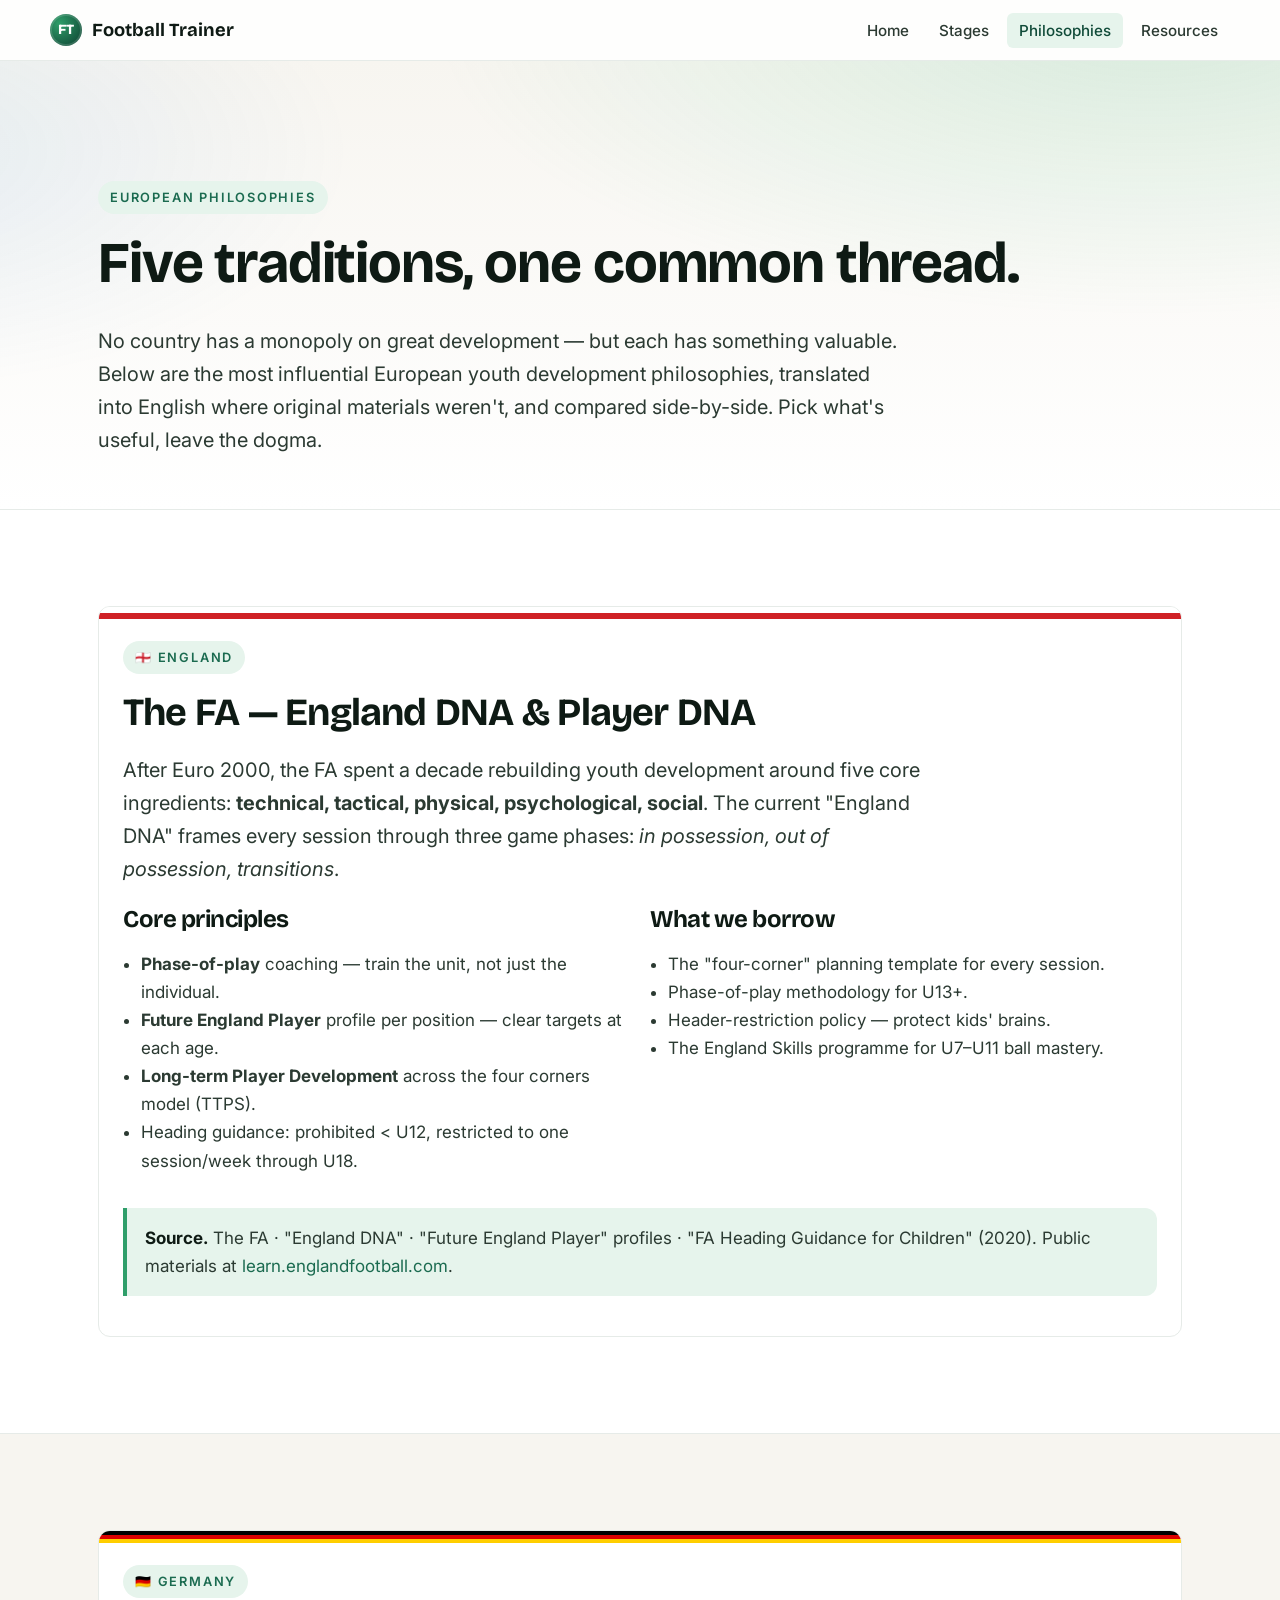
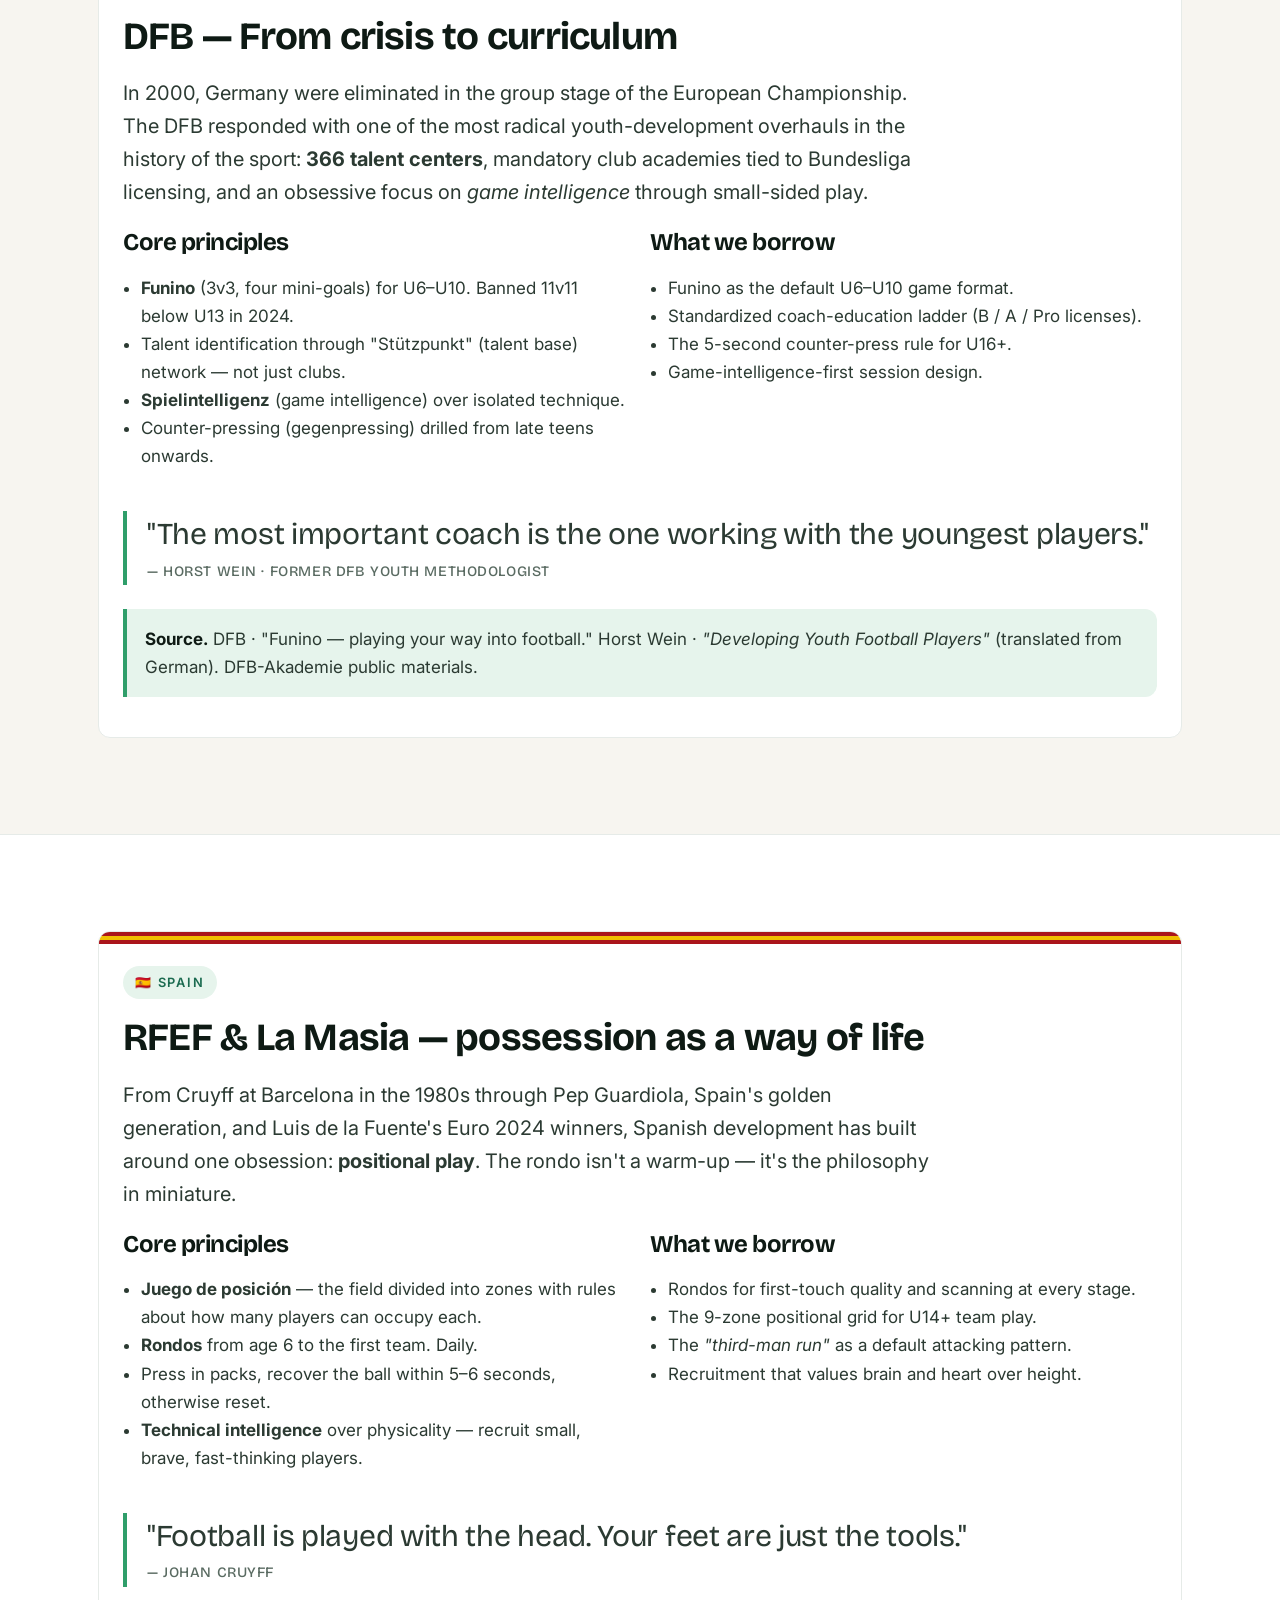
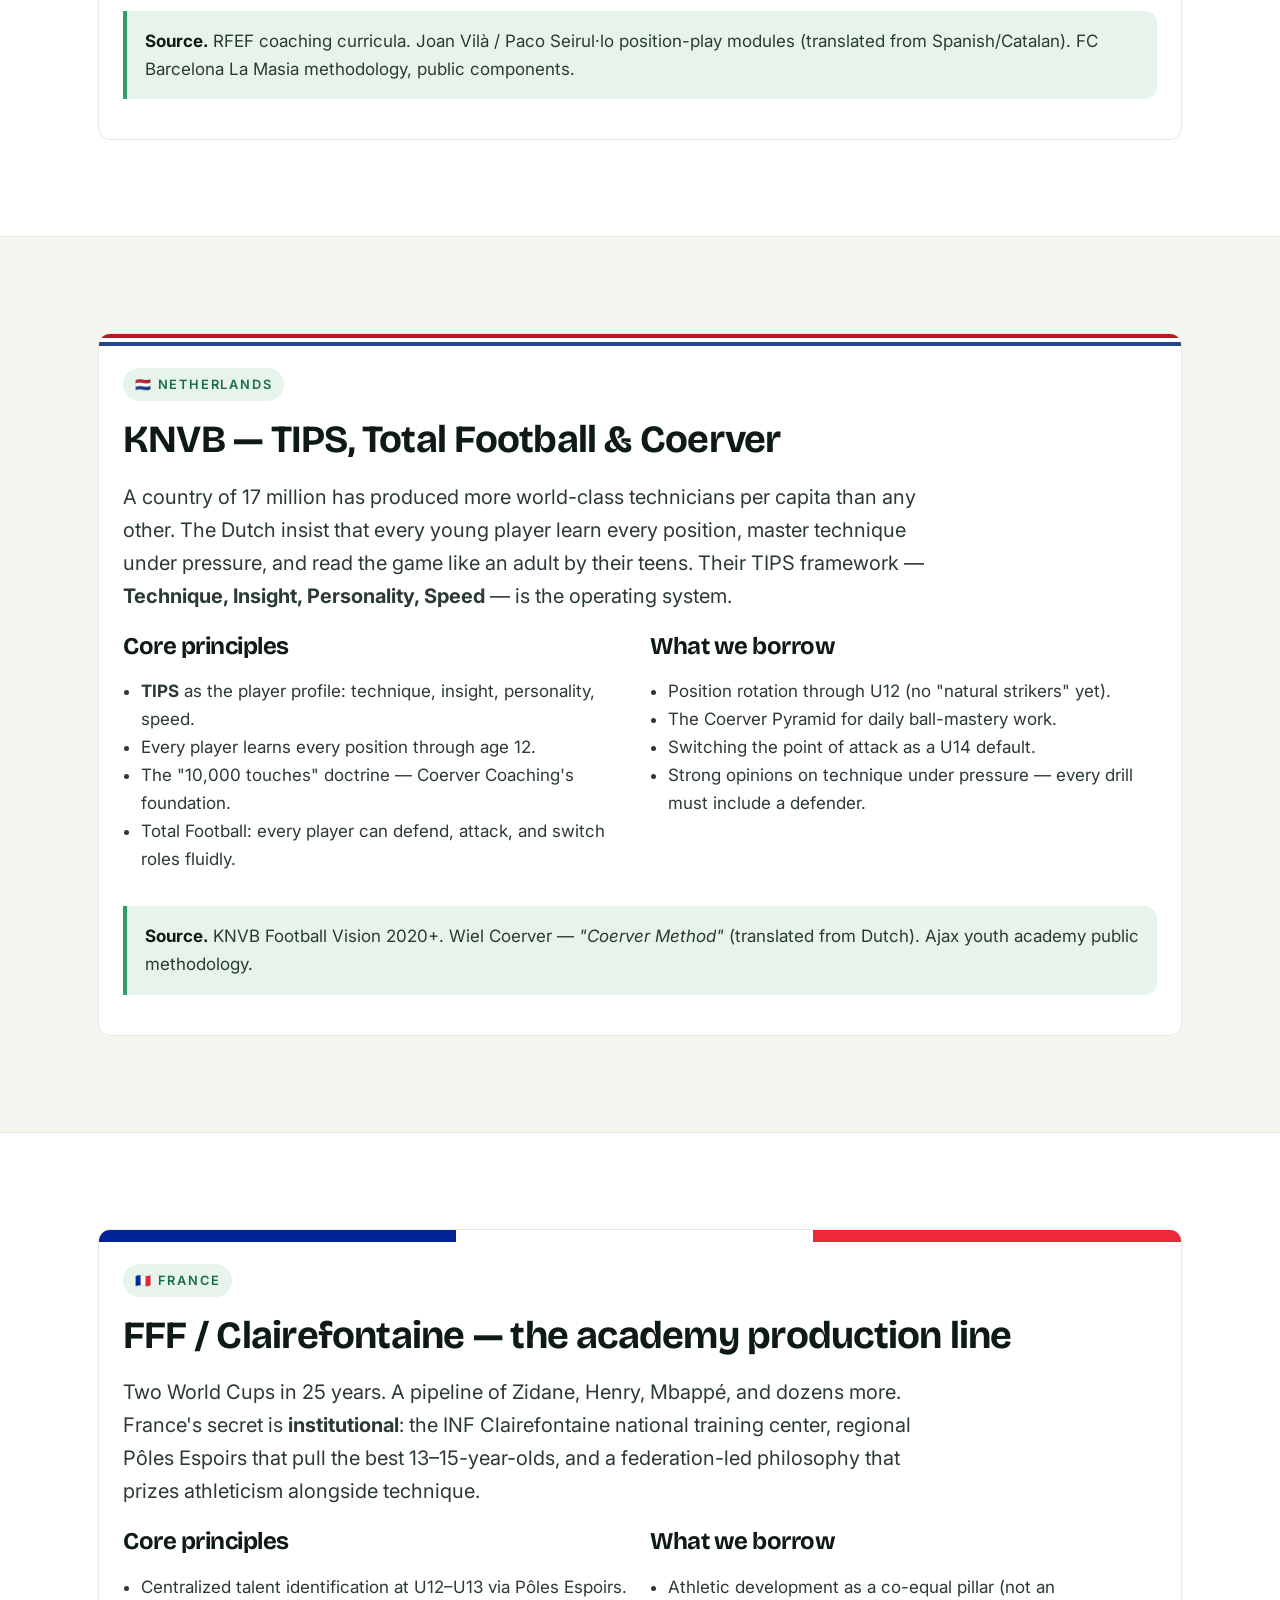
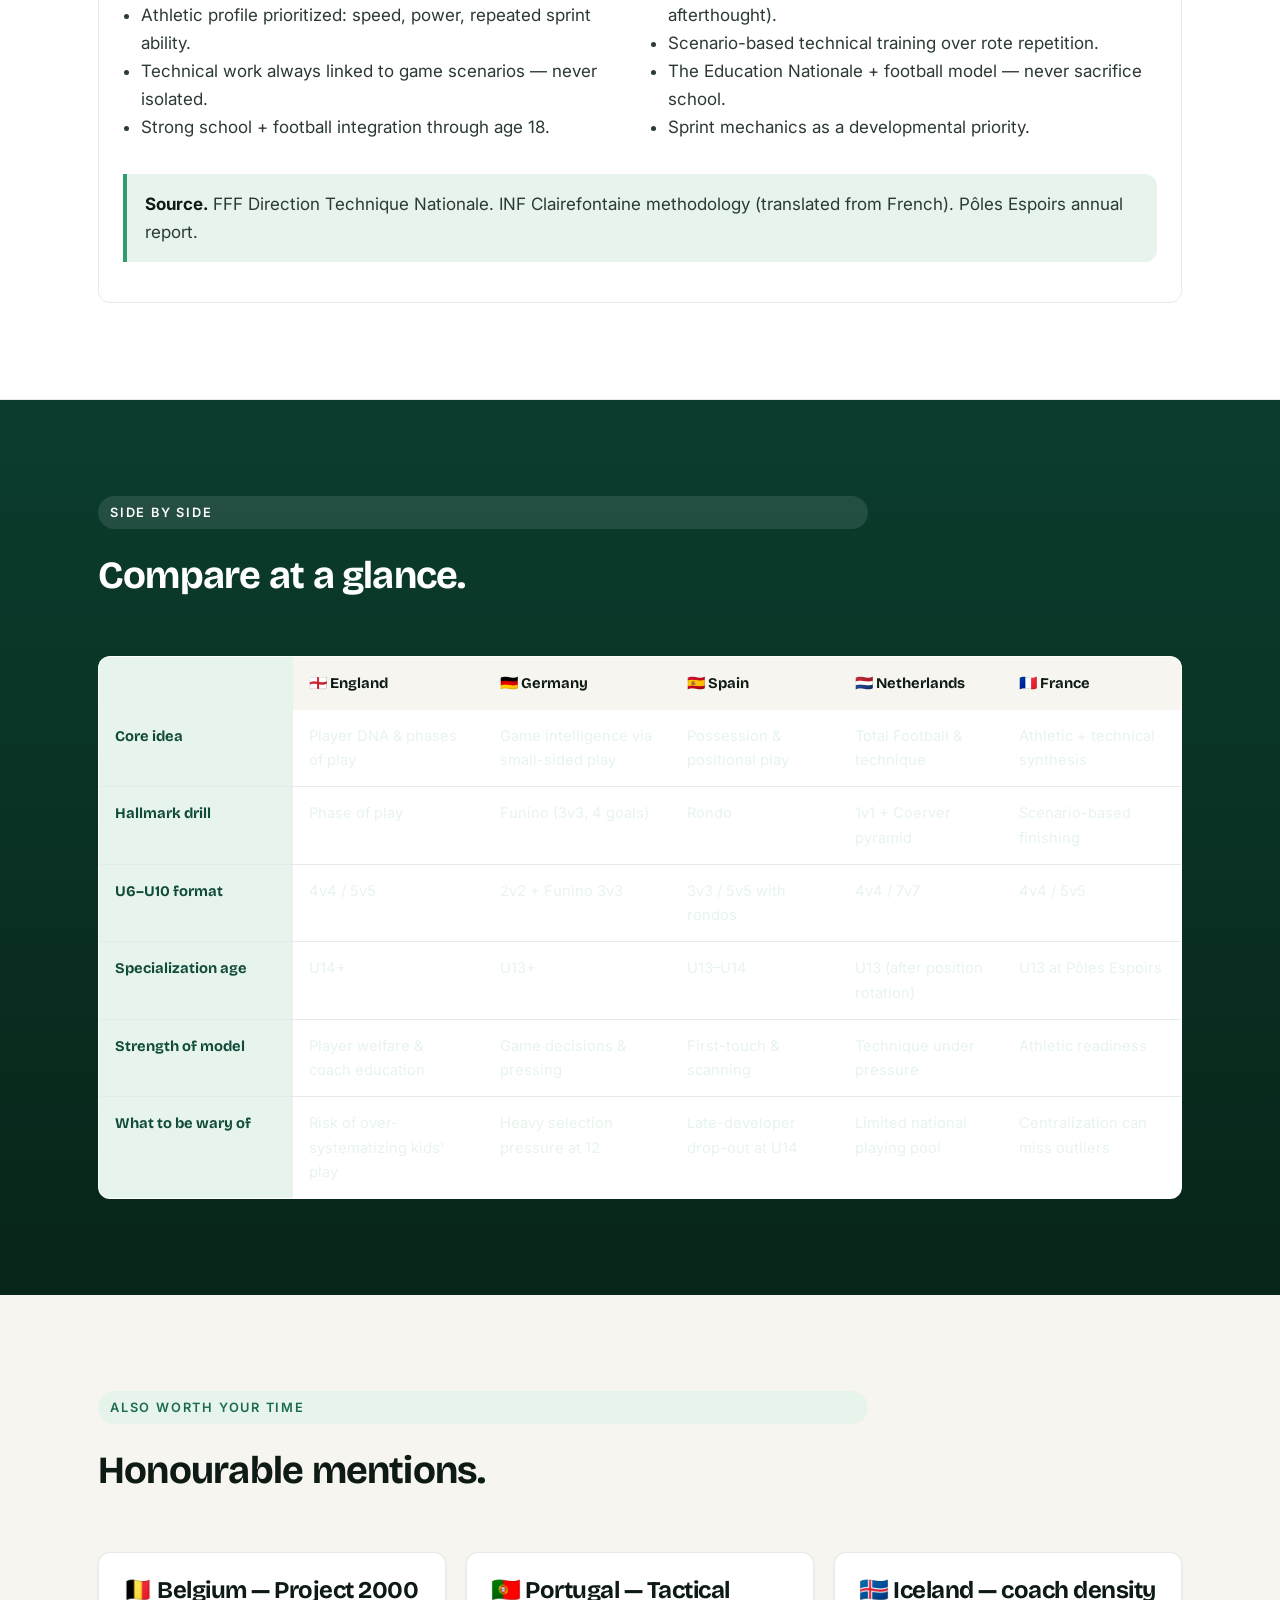
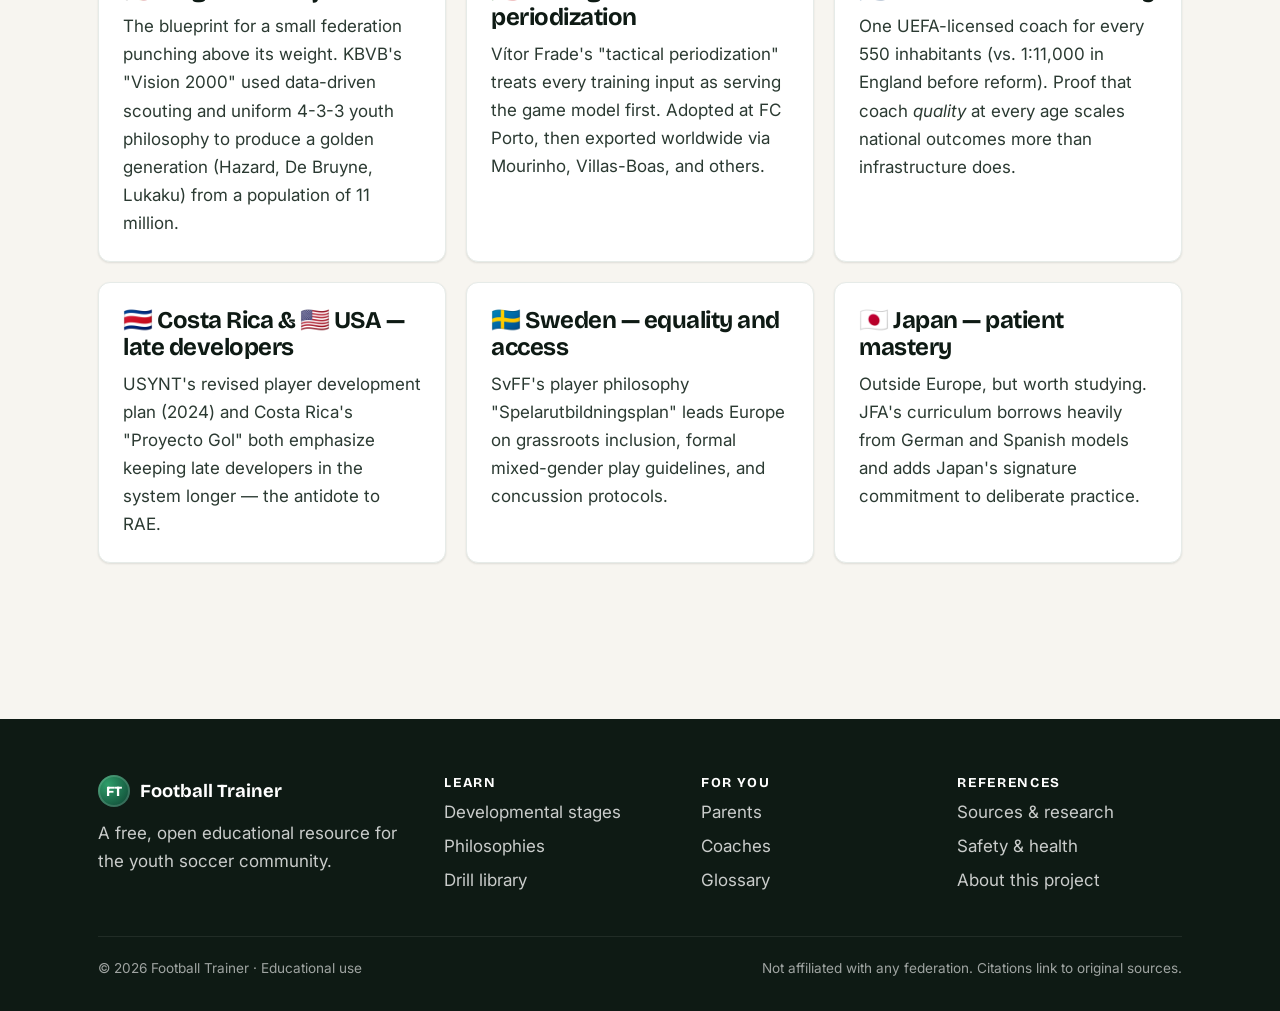
==== philosophies.html @ bedeb148 "Add Football Trainer youth soccer development site Multi-page static site translating European youth" ====
<!doctype html>
<html lang="en">
<head>
<meta charset="utf-8" />
<meta name="viewport" content="width=device-width, initial-scale=1" />
<title>European Philosophies · Football Trainer</title>
<meta name="description" content="Compare the youth development philosophies of England (FA), Germany (DFB), Spain (RFEF / La Masia), Netherlands (KNVB), and France (Clairefontaine), with sources translated into English." />
<link rel="preconnect" href="https://fonts.googleapis.com">
<link rel="preconnect" href="https://fonts.gstatic.com" crossorigin>
<link href="https://fonts.googleapis.com/css2?family=Bricolage+Grotesque:wght@500;600;700;800&family=Inter:wght@400;500;600;700&display=swap" rel="stylesheet">
<link rel="stylesheet" href="assets/css/style.css" />
<meta name="theme-color" content="#114b39" />
<style>
  .compare-table {
    width: 100%; border-collapse: collapse;
    background: #fff; border: 1px solid var(--ink-100);
    border-radius: var(--radius-md); overflow: hidden;
    font-size: .92rem; box-shadow: var(--shadow-sm);
  }
  .compare-table th, .compare-table td {
    padding: 14px 16px; text-align: left; vertical-align: top;
    border-bottom: 1px solid var(--ink-100);
  }
  .compare-table th {
    background: var(--bone); color: var(--ink-900);
    font-family: var(--font-display); font-weight: 700; font-size: .92rem;
  }
  .compare-table tr:last-child th, .compare-table tr:last-child td { border-bottom: 0; }
  .compare-table th:first-child {
    width: 18%; background: var(--pitch-100); color: var(--pitch-800);
  }
  @media (max-width: 720px) {
    .compare-table { font-size: .85rem; }
    .compare-table th, .compare-table td { padding: 10px; }
  }
</style>
</head>
<body>
<a class="skip-link" href="#main">Skip to content</a>

<header class="site-header">
  <div class="container nav">
    <a class="brand" href="index.html"><span class="brand-mark" aria-hidden="true">FT</span> Football Trainer</a>
    <button class="nav-toggle" aria-label="Toggle navigation" aria-expanded="false">
      <svg width="24" height="24" viewBox="0 0 24 24" fill="none" stroke="currentColor" stroke-width="2" stroke-linecap="round"><path d="M4 7h16M4 12h16M4 17h16"/></svg>
    </button>
    <ul class="nav-links">
      <li><a href="index.html">Home</a></li>
      <li><a href="stages.html">Stages</a></li>
      <li><a href="philosophies.html">Philosophies</a></li>
      <li><a href="resources.html">Resources</a></li>
    </ul>
  </div>
</header>

<main id="main">

  <section class="hero" style="padding-bottom: 32px;">
    <div class="container">
      <span class="eyebrow">European philosophies</span>
      <h1>Five traditions, one common thread.</h1>
      <p class="lede">No country has a monopoly on great development — but each has something valuable. Below are the most influential European youth development philosophies, translated into English where original materials weren't, and compared side-by-side. Pick what's useful, leave the dogma.</p>
    </div>
  </section>

  <!-- ENGLAND -->
  <section class="section section-light">
    <div class="container">
      <div class="philo">
        <div class="philo-flag" style="--c1:#fff; --c2:#cf2126; --c3:#fff; background: linear-gradient(180deg, #fff 0 50%, #cf2126 50% 100%); height: 12px;"></div>
        <div class="philo-body">
          <span class="eyebrow">🏴󠁧󠁢󠁥󠁮󠁧󠁿 England</span>
          <h2>The FA — England DNA &amp; Player DNA</h2>
          <p class="lede">After Euro 2000, the FA spent a decade rebuilding youth development around five core ingredients: <strong>technical, tactical, physical, psychological, social</strong>. The current "England DNA" frames every session through three game phases: <em>in possession, out of possession, transitions</em>.</p>

          <div class="card-grid two">
            <div>
              <h3>Core principles</h3>
              <ul>
                <li><strong>Phase-of-play</strong> coaching — train the unit, not just the individual.</li>
                <li><strong>Future England Player</strong> profile per position — clear targets at each age.</li>
                <li><strong>Long-term Player Development</strong> across the four corners model (TTPS).</li>
                <li>Heading guidance: prohibited &lt; U12, restricted to one session/week through U18.</li>
              </ul>
            </div>
            <div>
              <h3>What we borrow</h3>
              <ul>
                <li>The "four-corner" planning template for every session.</li>
                <li>Phase-of-play methodology for U13+.</li>
                <li>Header-restriction policy — protect kids' brains.</li>
                <li>The England Skills programme for U7–U11 ball mastery.</li>
              </ul>
            </div>
          </div>

          <div class="callout note">
            <p><strong>Source.</strong> The FA · "England DNA" · "Future England Player" profiles · "FA Heading Guidance for Children" (2020). Public materials at <a href="https://learn.englandfootball.com/" target="_blank" rel="noopener">learn.englandfootball.com</a>.</p>
          </div>
        </div>
      </div>
    </div>
  </section>

  <!-- GERMANY -->
  <section class="section">
    <div class="container">
      <div class="philo">
        <div class="philo-flag" style="background: linear-gradient(180deg, #000 0 33%, #d00 33% 66%, #ffce00 66% 100%); height: 12px;"></div>
        <div class="philo-body">
          <span class="eyebrow">🇩🇪 Germany</span>
          <h2>DFB — From crisis to curriculum</h2>
          <p class="lede">In 2000, Germany were eliminated in the group stage of the European Championship. The DFB responded with one of the most radical youth-development overhauls in the history of the sport: <strong>366 talent centers</strong>, mandatory club academies tied to Bundesliga licensing, and an obsessive focus on <em>game intelligence</em> through small-sided play.</p>

          <div class="card-grid two">
            <div>
              <h3>Core principles</h3>
              <ul>
                <li><strong>Funino</strong> (3v3, four mini-goals) for U6–U10. Banned 11v11 below U13 in 2024.</li>
                <li>Talent identification through "Stützpunkt" (talent base) network — not just clubs.</li>
                <li><strong>Spielintelligenz</strong> (game intelligence) over isolated technique.</li>
                <li>Counter-pressing (gegenpressing) drilled from late teens onwards.</li>
              </ul>
            </div>
            <div>
              <h3>What we borrow</h3>
              <ul>
                <li>Funino as the default U6–U10 game format.</li>
                <li>Standardized coach-education ladder (B / A / Pro licenses).</li>
                <li>The 5-second counter-press rule for U16+.</li>
                <li>Game-intelligence-first session design.</li>
              </ul>
            </div>
          </div>

          <p class="pull-quote" style="margin-top: 24px;">
            "The most important coach is the one working with the youngest players."
            <cite>— Horst Wein · former DFB youth methodologist</cite>
          </p>

          <div class="callout note">
            <p><strong>Source.</strong> DFB · "Funino — playing your way into football." Horst Wein · <em>"Developing Youth Football Players"</em> (translated from German). DFB-Akademie public materials.</p>
          </div>
        </div>
      </div>
    </div>
  </section>

  <!-- SPAIN -->
  <section class="section section-light">
    <div class="container">
      <div class="philo">
        <div class="philo-flag" style="background: linear-gradient(180deg, #aa151b 0 33%, #f1bf00 33% 66%, #aa151b 66% 100%); height: 12px;"></div>
        <div class="philo-body">
          <span class="eyebrow">🇪🇸 Spain</span>
          <h2>RFEF &amp; La Masia — possession as a way of life</h2>
          <p class="lede">From Cruyff at Barcelona in the 1980s through Pep Guardiola, Spain's golden generation, and Luis de la Fuente's Euro 2024 winners, Spanish development has built around one obsession: <strong>positional play</strong>. The rondo isn't a warm-up — it's the philosophy in miniature.</p>

          <div class="card-grid two">
            <div>
              <h3>Core principles</h3>
              <ul>
                <li><strong>Juego de posición</strong> — the field divided into zones with rules about how many players can occupy each.</li>
                <li><strong>Rondos</strong> from age 6 to the first team. Daily.</li>
                <li>Press in packs, recover the ball within 5–6 seconds, otherwise reset.</li>
                <li><strong>Technical intelligence</strong> over physicality — recruit small, brave, fast-thinking players.</li>
              </ul>
            </div>
            <div>
              <h3>What we borrow</h3>
              <ul>
                <li>Rondos for first-touch quality and scanning at every stage.</li>
                <li>The 9-zone positional grid for U14+ team play.</li>
                <li>The <em>"third-man run"</em> as a default attacking pattern.</li>
                <li>Recruitment that values brain and heart over height.</li>
              </ul>
            </div>
          </div>

          <p class="pull-quote" style="margin-top: 24px;">
            "Football is played with the head. Your feet are just the tools."
            <cite>— Johan Cruyff</cite>
          </p>

          <div class="callout note">
            <p><strong>Source.</strong> RFEF coaching curricula. Joan Vilà / Paco Seirul·lo position-play modules (translated from Spanish/Catalan). FC Barcelona La Masia methodology, public components.</p>
          </div>
        </div>
      </div>
    </div>
  </section>

  <!-- NETHERLANDS -->
  <section class="section">
    <div class="container">
      <div class="philo">
        <div class="philo-flag" style="background: linear-gradient(180deg, #ae1c28 0 33%, #fff 33% 66%, #21468b 66% 100%); height: 12px;"></div>
        <div class="philo-body">
          <span class="eyebrow">🇳🇱 Netherlands</span>
          <h2>KNVB — TIPS, Total Football &amp; Coerver</h2>
          <p class="lede">A country of 17 million has produced more world-class technicians per capita than any other. The Dutch insist that every young player learn every position, master technique under pressure, and read the game like an adult by their teens. Their TIPS framework — <strong>Technique, Insight, Personality, Speed</strong> — is the operating system.</p>

          <div class="card-grid two">
            <div>
              <h3>Core principles</h3>
              <ul>
                <li><strong>TIPS</strong> as the player profile: technique, insight, personality, speed.</li>
                <li>Every player learns every position through age 12.</li>
                <li>The "10,000 touches" doctrine — Coerver Coaching's foundation.</li>
                <li>Total Football: every player can defend, attack, and switch roles fluidly.</li>
              </ul>
            </div>
            <div>
              <h3>What we borrow</h3>
              <ul>
                <li>Position rotation through U12 (no "natural strikers" yet).</li>
                <li>The Coerver Pyramid for daily ball-mastery work.</li>
                <li>Switching the point of attack as a U14 default.</li>
                <li>Strong opinions on technique under pressure — every drill must include a defender.</li>
              </ul>
            </div>
          </div>

          <div class="callout note">
            <p><strong>Source.</strong> KNVB Football Vision 2020+. Wiel Coerver — <em>"Coerver Method"</em> (translated from Dutch). Ajax youth academy public methodology.</p>
          </div>
        </div>
      </div>
    </div>
  </section>

  <!-- FRANCE -->
  <section class="section section-light">
    <div class="container">
      <div class="philo">
        <div class="philo-flag" style="background: linear-gradient(90deg, #002395 0 33%, #fff 33% 66%, #ed2939 66% 100%); height: 12px;"></div>
        <div class="philo-body">
          <span class="eyebrow">🇫🇷 France</span>
          <h2>FFF / Clairefontaine — the academy production line</h2>
          <p class="lede">Two World Cups in 25 years. A pipeline of Zidane, Henry, Mbappé, and dozens more. France's secret is <strong>institutional</strong>: the INF Clairefontaine national training center, regional Pôles Espoirs that pull the best 13–15-year-olds, and a federation-led philosophy that prizes athleticism alongside technique.</p>

          <div class="card-grid two">
            <div>
              <h3>Core principles</h3>
              <ul>
                <li>Centralized talent identification at U12–U13 via Pôles Espoirs.</li>
                <li>Athletic profile prioritized: speed, power, repeated sprint ability.</li>
                <li>Technical work always linked to game scenarios — never isolated.</li>
                <li>Strong school + football integration through age 18.</li>
              </ul>
            </div>
            <div>
              <h3>What we borrow</h3>
              <ul>
                <li>Athletic development as a co-equal pillar (not an afterthought).</li>
                <li>Scenario-based technical training over rote repetition.</li>
                <li>The Education Nationale + football model — never sacrifice school.</li>
                <li>Sprint mechanics as a developmental priority.</li>
              </ul>
            </div>
          </div>

          <div class="callout note">
            <p><strong>Source.</strong> FFF Direction Technique Nationale. INF Clairefontaine methodology (translated from French). Pôles Espoirs annual report.</p>
          </div>
        </div>
      </div>
    </div>
  </section>

  <!-- COMPARISON TABLE -->
  <section class="section section-dark">
    <div class="container">
      <div class="section-head">
        <span class="eyebrow" style="background: rgba(255,255,255,.1); color: #fff;">Side by side</span>
        <h2>Compare at a glance.</h2>
      </div>

      <div style="overflow-x: auto;">
        <table class="compare-table">
          <thead>
            <tr>
              <th></th>
              <th>🏴󠁧󠁢󠁥󠁮󠁧󠁿 England</th>
              <th>🇩🇪 Germany</th>
              <th>🇪🇸 Spain</th>
              <th>🇳🇱 Netherlands</th>
              <th>🇫🇷 France</th>
            </tr>
          </thead>
          <tbody>
            <tr>
              <th>Core idea</th>
              <td>Player DNA &amp; phases of play</td>
              <td>Game intelligence via small-sided play</td>
              <td>Possession &amp; positional play</td>
              <td>Total Football &amp; technique</td>
              <td>Athletic + technical synthesis</td>
            </tr>
            <tr>
              <th>Hallmark drill</th>
              <td>Phase of play</td>
              <td>Funino (3v3, 4 goals)</td>
              <td>Rondo</td>
              <td>1v1 + Coerver pyramid</td>
              <td>Scenario-based finishing</td>
            </tr>
            <tr>
              <th>U6–U10 format</th>
              <td>4v4 / 5v5</td>
              <td>2v2 + Funino 3v3</td>
              <td>3v3 / 5v5 with rondos</td>
              <td>4v4 / 7v7</td>
              <td>4v4 / 5v5</td>
            </tr>
            <tr>
              <th>Specialization age</th>
              <td>U14+</td>
              <td>U13+</td>
              <td>U13–U14</td>
              <td>U13 (after position rotation)</td>
              <td>U13 at Pôles Espoirs</td>
            </tr>
            <tr>
              <th>Strength of model</th>
              <td>Player welfare &amp; coach education</td>
              <td>Game decisions &amp; pressing</td>
              <td>First-touch &amp; scanning</td>
              <td>Technique under pressure</td>
              <td>Athletic readiness</td>
            </tr>
            <tr>
              <th>What to be wary of</th>
              <td>Risk of over-systematizing kids' play</td>
              <td>Heavy selection pressure at 12</td>
              <td>Late-developer drop-out at U14</td>
              <td>Limited national playing pool</td>
              <td>Centralization can miss outliers</td>
            </tr>
          </tbody>
        </table>
      </div>
    </div>
  </section>

  <!-- HONOURABLE MENTIONS -->
  <section class="section">
    <div class="container">
      <div class="section-head">
        <span class="eyebrow">Also worth your time</span>
        <h2>Honourable mentions.</h2>
      </div>
      <div class="card-grid three">
        <article class="card">
          <h3>🇧🇪 Belgium — Project 2000</h3>
          <p>The blueprint for a small federation punching above its weight. KBVB's "Vision 2000" used data-driven scouting and uniform 4-3-3 youth philosophy to produce a golden generation (Hazard, De Bruyne, Lukaku) from a population of 11 million.</p>
        </article>
        <article class="card">
          <h3>🇵🇹 Portugal — Tactical periodization</h3>
          <p>Vítor Frade's "tactical periodization" treats every training input as serving the game model first. Adopted at FC Porto, then exported worldwide via Mourinho, Villas-Boas, and others.</p>
        </article>
        <article class="card">
          <h3>🇮🇸 Iceland — coach density</h3>
          <p>One UEFA-licensed coach for every 550 inhabitants (vs. 1:11,000 in England before reform). Proof that coach <em>quality</em> at every age scales national outcomes more than infrastructure does.</p>
        </article>
        <article class="card">
          <h3>🇨🇷 Costa Rica &amp; 🇺🇸 USA — late developers</h3>
          <p>USYNT's revised player development plan (2024) and Costa Rica's "Proyecto Gol" both emphasize keeping late developers in the system longer — the antidote to RAE.</p>
        </article>
        <article class="card">
          <h3>🇸🇪 Sweden — equality and access</h3>
          <p>SvFF's player philosophy "Spelarutbildningsplan" leads Europe on grassroots inclusion, formal mixed-gender play guidelines, and concussion protocols.</p>
        </article>
        <article class="card">
          <h3>🇯🇵 Japan — patient mastery</h3>
          <p>Outside Europe, but worth studying. JFA's curriculum borrows heavily from German and Spanish models and adds Japan's signature commitment to deliberate practice.</p>
        </article>
      </div>
    </div>
  </section>

</main>

<footer class="site-footer">
  <div class="container">
    <div class="footer-grid">
      <div>
        <a class="brand" href="index.html"><span class="brand-mark" aria-hidden="true">FT</span> Football Trainer</a>
        <p style="margin-top: 12px; max-width: 38ch;">A free, open educational resource for the youth soccer community.</p>
      </div>
      <div>
        <h4>Learn</h4>
        <ul>
          <li><a href="stages.html">Developmental stages</a></li>
          <li><a href="philosophies.html">Philosophies</a></li>
          <li><a href="resources.html#drills">Drill library</a></li>
        </ul>
      </div>
      <div>
        <h4>For you</h4>
        <ul>
          <li><a href="resources.html#parents">Parents</a></li>
          <li><a href="resources.html#coaches">Coaches</a></li>
          <li><a href="resources.html#glossary">Glossary</a></li>
        </ul>
      </div>
      <div>
        <h4>References</h4>
        <ul>
          <li><a href="resources.html#sources">Sources &amp; research</a></li>
          <li><a href="resources.html#safety">Safety &amp; health</a></li>
          <li><a href="resources.html#about">About this project</a></li>
        </ul>
      </div>
    </div>
    <div class="footer-meta">
      <span>© <span id="year"></span> Football Trainer · Educational use</span>
      <span>Not affiliated with any federation. Citations link to original sources.</span>
    </div>
  </div>
</footer>
<script>document.getElementById("year").textContent = new Date().getFullYear();</script>
<script src="assets/js/main.js"></script>
</body>
</html>
---- assets/css/style.css ----
/* =============================================================
   Football Trainer — Design System
   ============================================================= */

:root {
  /* Pitch-inspired palette */
  --pitch-900: #0b3d2e;
  --pitch-800: #114b39;
  --pitch-700: #1b6b50;
  --pitch-500: #2f9e6a;
  --pitch-400: #4ec38a;
  --pitch-100: #e6f4ec;

  --chalk: #ffffff;
  --bone: #f7f5f0;
  --ink-900: #0e1a14;
  --ink-700: #2b3a32;
  --ink-500: #5a6b62;
  --ink-300: #9aa8a0;
  --ink-100: #e6ebe8;

  --accent-amber: #f5a623;
  --accent-coral: #ef6f57;
  --accent-sky: #3a8dde;
  --accent-violet: #7b5cd6;

  /* Stage colors */
  --stage-u6: #4ec38a;
  --stage-u8: #2f9e6a;
  --stage-u10: #3a8dde;
  --stage-u12: #7b5cd6;
  --stage-u14: #ef6f57;
  --stage-u16: #f5a623;
  --stage-u18: #114b39;

  --shadow-sm: 0 1px 2px rgba(14, 26, 20, 0.06), 0 1px 3px rgba(14, 26, 20, 0.05);
  --shadow-md: 0 4px 12px rgba(14, 26, 20, 0.08), 0 2px 4px rgba(14, 26, 20, 0.05);
  --shadow-lg: 0 16px 40px rgba(14, 26, 20, 0.12), 0 4px 12px rgba(14, 26, 20, 0.06);

  --radius-sm: 6px;
  --radius-md: 12px;
  --radius-lg: 20px;
  --radius-pill: 999px;

  --font-sans: "Inter", "Helvetica Neue", -apple-system, BlinkMacSystemFont, "Segoe UI", Roboto, Arial, sans-serif;
  --font-display: "Bricolage Grotesque", "Inter", -apple-system, BlinkMacSystemFont, sans-serif;

  --max-w: 1180px;
  --gutter: clamp(20px, 4vw, 48px);
}

* { box-sizing: border-box; }

html {
  scroll-behavior: smooth;
  -webkit-text-size-adjust: 100%;
}

body {
  margin: 0;
  font-family: var(--font-sans);
  font-size: 17px;
  line-height: 1.65;
  color: var(--ink-900);
  background: var(--bone);
  -webkit-font-smoothing: antialiased;
  -moz-osx-font-smoothing: grayscale;
}

img, video, iframe { max-width: 100%; display: block; }
img { height: auto; }

a {
  color: var(--pitch-700);
  text-decoration: none;
  border-bottom: 1px solid transparent;
  transition: color .2s ease, border-color .2s ease;
}
a:hover { color: var(--pitch-500); border-color: currentColor; }

h1, h2, h3, h4 {
  font-family: var(--font-display);
  font-weight: 700;
  letter-spacing: -0.02em;
  line-height: 1.15;
  color: var(--ink-900);
  margin: 0 0 .5em;
}
h1 { font-size: clamp(2.2rem, 5vw, 3.6rem); }
h2 { font-size: clamp(1.6rem, 3.4vw, 2.4rem); }
h3 { font-size: clamp(1.2rem, 2.2vw, 1.5rem); }
h4 { font-size: 1.05rem; }

p { margin: 0 0 1em; }

.container {
  width: min(100%, var(--max-w));
  margin-inline: auto;
  padding-inline: var(--gutter);
}

.lede {
  font-size: clamp(1.05rem, 1.6vw, 1.25rem);
  color: var(--ink-700);
  max-width: 62ch;
}

.eyebrow {
  display: inline-block;
  font-size: .8rem;
  font-weight: 600;
  letter-spacing: .14em;
  text-transform: uppercase;
  color: var(--pitch-700);
  background: var(--pitch-100);
  padding: 6px 12px;
  border-radius: var(--radius-pill);
  margin-bottom: 1rem;
}

/* Skip link */
.skip-link {
  position: absolute;
  left: -10000px;
  top: auto;
}
.skip-link:focus {
  position: fixed; left: 16px; top: 16px;
  background: var(--ink-900); color: var(--chalk);
  padding: 10px 14px; border-radius: var(--radius-sm); z-index: 1000;
}

/* =============================================================
   Header & Navigation
   ============================================================= */
.site-header {
  position: sticky; top: 0; z-index: 50;
  background: rgba(255,255,255,0.85);
  backdrop-filter: saturate(140%) blur(10px);
  -webkit-backdrop-filter: saturate(140%) blur(10px);
  border-bottom: 1px solid var(--ink-100);
}
.nav {
  display: flex; align-items: center; justify-content: space-between;
  gap: 16px; padding: 14px 0;
}
.brand {
  display: inline-flex; align-items: center; gap: 10px;
  font-family: var(--font-display);
  font-weight: 700; font-size: 1.15rem;
  color: var(--ink-900); border: 0;
}
.brand:hover { color: var(--pitch-700); }
.brand-mark {
  width: 32px; height: 32px; border-radius: 50%;
  background: radial-gradient(circle at 30% 30%, var(--pitch-500), var(--pitch-900));
  display: inline-flex; align-items: center; justify-content: center;
  color: var(--chalk); font-weight: 800; font-size: 14px;
  box-shadow: inset 0 0 0 2px rgba(255,255,255,.15);
}
.nav-links {
  display: flex; gap: 6px; align-items: center;
  list-style: none; padding: 0; margin: 0;
}
.nav-links a {
  color: var(--ink-700); border: 0;
  padding: 8px 12px; border-radius: var(--radius-sm);
  font-weight: 500; font-size: .95rem;
}
.nav-links a:hover { background: var(--pitch-100); color: var(--pitch-800); }
.nav-links a.active { color: var(--pitch-800); background: var(--pitch-100); }

.nav-toggle {
  display: none; background: none; border: 0; padding: 8px;
  cursor: pointer; color: var(--ink-900);
}

@media (max-width: 820px) {
  .nav-toggle { display: inline-flex; }
  .nav-links {
    position: absolute; top: 100%; left: 0; right: 0;
    flex-direction: column; align-items: stretch;
    background: var(--chalk); border-bottom: 1px solid var(--ink-100);
    padding: 10px var(--gutter) 18px;
    transform: translateY(-8px); opacity: 0; pointer-events: none;
    transition: opacity .2s ease, transform .2s ease;
  }
  .nav-links.open { opacity: 1; transform: none; pointer-events: auto; }
  .nav-links a { padding: 12px; }
}

/* =============================================================
   Hero
   ============================================================= */
.hero {
  position: relative;
  padding: clamp(64px, 10vw, 120px) 0 clamp(48px, 8vw, 96px);
  background:
    radial-gradient(1200px 500px at 90% -10%, rgba(78,195,138,.18), transparent 60%),
    radial-gradient(800px 400px at -10% 20%, rgba(58,141,222,.10), transparent 60%),
    linear-gradient(180deg, var(--bone), #fff);
  overflow: hidden;
}
.hero-grid {
  display: grid; grid-template-columns: 1.1fr .9fr; gap: 48px;
  align-items: center;
}
@media (max-width: 880px) {
  .hero-grid { grid-template-columns: 1fr; }
}
.hero h1 .accent {
  background: linear-gradient(120deg, var(--pitch-500), var(--accent-sky));
  -webkit-background-clip: text; background-clip: text; color: transparent;
}
.hero-cta { display: flex; gap: 12px; flex-wrap: wrap; margin-top: 20px; }

.hero-art {
  position: relative; aspect-ratio: 4/3;
  border-radius: var(--radius-lg);
  background: linear-gradient(135deg, var(--pitch-700), var(--pitch-900));
  box-shadow: var(--shadow-lg);
  overflow: hidden;
}
.hero-pitch {
  position: absolute; inset: 14px;
  border: 2px solid rgba(255,255,255,.7);
  border-radius: 12px;
}
.hero-pitch::before, .hero-pitch::after {
  content: ""; position: absolute; left: 50%; transform: translateX(-50%);
  width: 30%; aspect-ratio: 1.2/1;
  border: 2px solid rgba(255,255,255,.7);
}
.hero-pitch::before { top: -2px; border-top: 0; border-radius: 0 0 8px 8px; }
.hero-pitch::after { bottom: -2px; border-bottom: 0; border-radius: 8px 8px 0 0; }
.hero-center {
  position: absolute; left: 50%; top: 50%;
  width: 22%; aspect-ratio: 1;
  transform: translate(-50%, -50%);
  border: 2px solid rgba(255,255,255,.7); border-radius: 50%;
}
.hero-center::after {
  content: ""; position: absolute; left: 50%; top: 50%;
  width: 8px; height: 8px; background: rgba(255,255,255,.85);
  border-radius: 50%; transform: translate(-50%, -50%);
}
.hero-mid {
  position: absolute; top: 14px; bottom: 14px; left: 50%;
  width: 0; border-left: 2px solid rgba(255,255,255,.7);
}
.hero-stripes {
  position: absolute; inset: 0;
  background:
    repeating-linear-gradient(90deg, rgba(255,255,255,.04) 0 60px, transparent 60px 120px);
  pointer-events: none;
}
.hero-ball {
  position: absolute; right: -24px; bottom: -24px;
  width: 140px; height: 140px;
  background: radial-gradient(circle at 30% 30%, #fff, #d4dad6 70%, #b6bdb9);
  border-radius: 50%;
  box-shadow: 0 24px 60px rgba(0,0,0,.35), inset 0 0 0 4px rgba(0,0,0,.05);
}
.hero-ball::before, .hero-ball::after {
  content: ""; position: absolute; inset: 0;
  background:
    radial-gradient(circle at 50% 50%, transparent 14%, rgba(0,0,0,.55) 14.5%, transparent 22%),
    radial-gradient(circle at 18% 30%, transparent 10%, rgba(0,0,0,.45) 10.5%, transparent 18%),
    radial-gradient(circle at 82% 30%, transparent 10%, rgba(0,0,0,.45) 10.5%, transparent 18%),
    radial-gradient(circle at 18% 78%, transparent 10%, rgba(0,0,0,.45) 10.5%, transparent 18%),
    radial-gradient(circle at 82% 78%, transparent 10%, rgba(0,0,0,.45) 10.5%, transparent 18%);
  border-radius: 50%;
}

/* Stat strip */
.hero-stats {
  display: grid; grid-template-columns: repeat(4, 1fr);
  gap: 16px; margin-top: 56px;
}
@media (max-width: 720px) {
  .hero-stats { grid-template-columns: repeat(2, 1fr); }
}
.stat {
  background: #fff; border-radius: var(--radius-md);
  padding: 18px; box-shadow: var(--shadow-sm);
  border: 1px solid var(--ink-100);
}
.stat-num {
  font-family: var(--font-display); font-weight: 700;
  font-size: 1.7rem; color: var(--pitch-800); letter-spacing: -.02em;
}
.stat-label { font-size: .9rem; color: var(--ink-500); }

/* =============================================================
   Buttons & badges
   ============================================================= */
.btn {
  display: inline-flex; align-items: center; gap: 8px;
  padding: 12px 20px; border-radius: var(--radius-pill);
  font-weight: 600; font-size: .95rem; cursor: pointer;
  border: 1px solid transparent; transition: transform .1s ease, box-shadow .2s ease, background .2s ease;
}
.btn:hover { border: 1px solid transparent; }
.btn:active { transform: translateY(1px); }
.btn-primary {
  background: var(--pitch-800); color: var(--chalk);
  box-shadow: 0 6px 16px rgba(17,75,57,.25);
}
.btn-primary:hover { background: var(--pitch-700); color: var(--chalk); }
.btn-secondary {
  background: transparent; color: var(--ink-900);
  border: 1px solid var(--ink-100);
}
.btn-secondary:hover { background: var(--chalk); color: var(--ink-900); border-color: var(--ink-300); }
.btn-ghost {
  background: transparent; color: var(--pitch-800); padding: 10px 14px;
}
.btn-ghost:hover { background: var(--pitch-100); color: var(--pitch-800); }

.badge {
  display: inline-flex; align-items: center; gap: 6px;
  font-size: .78rem; font-weight: 600; letter-spacing: .04em;
  padding: 4px 10px; border-radius: var(--radius-pill);
  background: var(--ink-100); color: var(--ink-700);
}
.badge-pitch { background: var(--pitch-100); color: var(--pitch-800); }
.badge-amber { background: #fef3df; color: #8a5a05; }
.badge-coral { background: #fde7e2; color: #98351f; }
.badge-sky   { background: #e2efff; color: #1f4e8a; }
.badge-violet{ background: #ece7fa; color: #4a3ba3; }

/* =============================================================
   Sections
   ============================================================= */
.section { padding: clamp(56px, 8vw, 96px) 0; }
.section-light { background: var(--chalk); border-block: 1px solid var(--ink-100); }
.section-dark {
  background: linear-gradient(180deg, var(--pitch-900), #082519);
  color: var(--pitch-100);
}
.section-dark h1, .section-dark h2, .section-dark h3 { color: var(--chalk); }
.section-dark .lede { color: rgba(230,244,236,.85); }

.section-head {
  display: flex; flex-direction: column; gap: 8px;
  margin-bottom: 40px; max-width: 70ch;
}

/* =============================================================
   Cards
   ============================================================= */
.card {
  background: var(--chalk);
  border: 1px solid var(--ink-100);
  border-radius: var(--radius-md);
  padding: 24px;
  box-shadow: var(--shadow-sm);
  transition: transform .15s ease, box-shadow .2s ease, border-color .2s ease;
}
.card:hover { transform: translateY(-2px); box-shadow: var(--shadow-md); border-color: var(--ink-300); }
.card h3 { margin-bottom: 8px; }
.card p { color: var(--ink-700); margin-bottom: 0; }

.card-grid {
  display: grid; gap: 20px;
  grid-template-columns: repeat(auto-fill, minmax(260px, 1fr));
}
.card-grid.three { grid-template-columns: repeat(auto-fill, minmax(300px, 1fr)); }
.card-grid.two   { grid-template-columns: repeat(auto-fill, minmax(360px, 1fr)); }

/* Stage cards */
.stage-card {
  position: relative; overflow: hidden;
  border-radius: var(--radius-md);
  border: 1px solid var(--ink-100);
  background: #fff;
  display: flex; flex-direction: column;
  min-height: 240px;
  text-decoration: none; color: inherit; border-bottom: 1px solid var(--ink-100);
}
.stage-card:hover { border-color: var(--ink-300); box-shadow: var(--shadow-md); transform: translateY(-2px); }
.stage-card-top {
  padding: 22px 22px 14px;
  background: linear-gradient(180deg, var(--stage-color, var(--pitch-500)) 0%, var(--stage-color-dark, var(--pitch-700)) 100%);
  color: #fff;
  position: relative;
}
.stage-card-top::after {
  content: ""; position: absolute; left: 0; right: 0; bottom: -10px; height: 20px;
  background: linear-gradient(180deg, var(--stage-color-dark, var(--pitch-700)), transparent);
  opacity: .3;
}
.stage-age {
  font-family: var(--font-display); font-size: 2.4rem; font-weight: 700;
  letter-spacing: -.02em; line-height: 1; color: #fff;
}
.stage-name { font-weight: 600; opacity: .95; margin-top: 4px; }
.stage-card-body { padding: 18px 22px 22px; flex: 1; display: flex; flex-direction: column; gap: 10px; }
.stage-card-body p { color: var(--ink-700); font-size: .95rem; }
.stage-card-meta {
  display: flex; gap: 8px; flex-wrap: wrap; margin-top: auto;
}

/* =============================================================
   Stages page
   ============================================================= */
.timeline {
  display: flex; gap: 6px; padding: 8px;
  background: #fff; border: 1px solid var(--ink-100); border-radius: var(--radius-pill);
  box-shadow: var(--shadow-sm); overflow-x: auto; scrollbar-width: thin;
}
.timeline a {
  flex: 1 0 auto; text-align: center;
  padding: 10px 14px; border-radius: var(--radius-pill);
  color: var(--ink-700); font-weight: 600; font-size: .9rem;
  border-bottom: 0;
}
.timeline a:hover { background: var(--pitch-100); color: var(--pitch-800); }

.stage-section {
  padding: clamp(56px, 8vw, 96px) 0;
  border-top: 1px solid var(--ink-100);
  scroll-margin-top: 84px;
}
.stage-section:first-of-type { border-top: 0; }
.stage-header {
  display: grid; grid-template-columns: auto 1fr; gap: 24px;
  align-items: center; margin-bottom: 36px;
}
.stage-marker {
  width: 88px; height: 88px; border-radius: 50%;
  display: inline-flex; align-items: center; justify-content: center;
  color: #fff; font-family: var(--font-display); font-weight: 700; font-size: 1.6rem;
  box-shadow: var(--shadow-md);
  background: linear-gradient(135deg, var(--stage-color, var(--pitch-500)), var(--stage-color-dark, var(--pitch-700)));
}

.pillars {
  display: grid; gap: 16px;
  grid-template-columns: repeat(auto-fill, minmax(220px, 1fr));
  margin-bottom: 32px;
}
.pillar {
  padding: 18px; border-radius: var(--radius-md);
  background: var(--chalk); border: 1px solid var(--ink-100);
}
.pillar h4 { color: var(--pitch-800); margin-bottom: 4px; }
.pillar p { font-size: .92rem; color: var(--ink-700); margin: 0; }

/* Comparison table (boys vs girls / individual vs team) */
.compare {
  display: grid; gap: 16px; grid-template-columns: 1fr 1fr;
  margin: 24px 0 32px;
}
@media (max-width: 720px) { .compare { grid-template-columns: 1fr; } }
.compare > div {
  padding: 22px; background: #fff;
  border: 1px solid var(--ink-100); border-radius: var(--radius-md);
}
.compare h4 {
  display: inline-flex; align-items: center; gap: 8px;
  margin-bottom: 8px; color: var(--ink-900);
}
.compare ul { padding-left: 1.1rem; margin: 0; color: var(--ink-700); }
.compare li { margin-bottom: 6px; }

/* Drill cards */
.drill {
  background: #fff; border: 1px solid var(--ink-100);
  border-radius: var(--radius-md); overflow: hidden;
  display: flex; flex-direction: column;
}
.drill-diagram {
  background: linear-gradient(180deg, var(--pitch-700), var(--pitch-900));
  aspect-ratio: 5/3;
  position: relative;
}
.drill-diagram svg { width: 100%; height: 100%; display: block; }
.drill-body { padding: 18px 20px 20px; display: flex; flex-direction: column; gap: 8px; flex: 1; }
.drill-meta { display: flex; gap: 8px; flex-wrap: wrap; margin-top: auto; }
.drill h4 { margin-bottom: 4px; }
.drill p { color: var(--ink-700); font-size: .95rem; }
.drill .source { font-size: .82rem; color: var(--ink-500); }

/* Video embed */
.video-frame {
  position: relative; aspect-ratio: 16/9;
  border-radius: var(--radius-md); overflow: hidden;
  background: #000; box-shadow: var(--shadow-md);
}
.video-frame iframe {
  position: absolute; inset: 0; width: 100%; height: 100%; border: 0;
}
.video-grid {
  display: grid; gap: 20px; grid-template-columns: repeat(auto-fill, minmax(360px, 1fr));
}

/* Callout */
.callout {
  border-left: 4px solid var(--accent-amber);
  background: #fff8eb;
  padding: 16px 18px; border-radius: 0 var(--radius-md) var(--radius-md) 0;
  margin: 16px 0;
}
.callout.info { border-color: var(--accent-sky); background: #ecf4ff; }
.callout.warn { border-color: var(--accent-coral); background: #fdeee9; }
.callout.note { border-color: var(--pitch-500); background: var(--pitch-100); }
.callout p { margin: 0; }
.callout strong { color: var(--ink-900); }

/* Source citation list */
.sources {
  list-style: none; padding: 0; margin: 0;
  counter-reset: src;
}
.sources li {
  counter-increment: src;
  padding: 12px 0 12px 40px;
  position: relative;
  border-bottom: 1px solid var(--ink-100);
  font-size: .95rem; color: var(--ink-700);
}
.sources li::before {
  content: counter(src);
  position: absolute; left: 0; top: 12px;
  width: 28px; height: 28px; border-radius: 50%;
  background: var(--pitch-100); color: var(--pitch-800);
  display: inline-flex; align-items: center; justify-content: center;
  font-weight: 700; font-size: .8rem;
}

/* Philosophy cards */
.philo {
  background: #fff; border: 1px solid var(--ink-100); border-radius: var(--radius-md);
  overflow: hidden; display: flex; flex-direction: column;
}
.philo-flag {
  height: 8px;
  background: linear-gradient(90deg, var(--c1, var(--pitch-700)) 0 33%, var(--c2, #fff) 33% 66%, var(--c3, var(--pitch-700)) 66%);
}
.philo-body { padding: 22px 24px 24px; }
.philo-body h3 { display: flex; align-items: center; gap: 10px; }
.philo-body p { color: var(--ink-700); }
.philo-body ul { padding-left: 1.1rem; color: var(--ink-700); }

/* Resource page tabs */
.tabs {
  display: flex; gap: 6px; flex-wrap: wrap;
  border-bottom: 1px solid var(--ink-100); margin-bottom: 28px;
}
.tab {
  padding: 12px 18px; border: 0; background: transparent;
  color: var(--ink-500); font-weight: 600; font-size: .95rem;
  cursor: pointer; border-bottom: 2px solid transparent; margin-bottom: -1px;
}
.tab[aria-selected="true"] { color: var(--pitch-800); border-color: var(--pitch-700); }
.tab:hover { color: var(--pitch-800); }
.tab-panel { display: none; }
.tab-panel.active { display: block; }

/* Glossary */
.glossary dt { font-weight: 700; color: var(--ink-900); margin-top: 14px; }
.glossary dd { margin: 4px 0 12px; color: var(--ink-700); }

/* Footer */
.site-footer {
  background: var(--ink-900); color: rgba(255,255,255,.78);
  padding: 56px 0 32px;
  margin-top: 60px;
}
.footer-grid {
  display: grid; gap: 32px;
  grid-template-columns: 1.4fr 1fr 1fr 1fr;
}
@media (max-width: 760px) { .footer-grid { grid-template-columns: 1fr 1fr; } }
.site-footer h4 {
  color: #fff; font-size: .85rem; text-transform: uppercase; letter-spacing: .12em;
}
.site-footer ul { list-style: none; padding: 0; margin: 0; }
.site-footer li { margin: 6px 0; }
.site-footer a { color: rgba(255,255,255,.78); border: 0; }
.site-footer a:hover { color: #fff; }
.site-footer .brand { color: #fff; }
.footer-meta {
  margin-top: 36px; padding-top: 20px;
  border-top: 1px solid rgba(255,255,255,.08);
  font-size: .85rem; color: rgba(255,255,255,.6);
  display: flex; justify-content: space-between; gap: 16px; flex-wrap: wrap;
}

/* Featured drill / image showcase */
.showcase {
  display: grid; gap: 24px; grid-template-columns: 1.1fr 1fr; align-items: center;
}
@media (max-width: 820px) { .showcase { grid-template-columns: 1fr; } }
.showcase-art {
  border-radius: var(--radius-md); overflow: hidden;
  box-shadow: var(--shadow-md);
  background: linear-gradient(135deg, var(--pitch-700), var(--pitch-900));
  aspect-ratio: 4/3;
}
.showcase-art svg { width: 100%; height: 100%; }

/* Pull quote */
.pull-quote {
  font-family: var(--font-display);
  font-size: clamp(1.4rem, 2.6vw, 1.9rem);
  line-height: 1.3; letter-spacing: -.01em;
  color: var(--ink-900); border-left: 4px solid var(--pitch-500);
  padding: 4px 0 4px 20px; margin: 24px 0;
}
.pull-quote cite {
  display: block; margin-top: 8px;
  font-style: normal; font-size: .9rem; font-weight: 500;
  color: var(--ink-500); letter-spacing: .04em; text-transform: uppercase;
}

/* Visually hidden */
.sr-only {
  position: absolute; width: 1px; height: 1px; padding: 0; margin: -1px;
  overflow: hidden; clip: rect(0,0,0,0); white-space: nowrap; border: 0;
}

/* Reduced motion */
@media (prefers-reduced-motion: reduce) {
  *, *::before, *::after {
    animation-duration: .001ms !important;
    transition-duration: .001ms !important;
    scroll-behavior: auto !important;
  }
}

/* Print: drill cards */
@media print {
  .site-header, .site-footer, .nav, .timeline, .hero-cta, .video-frame { display: none !important; }
  body { background: #fff; }
  .card, .drill, .stage-section { break-inside: avoid; page-break-inside: avoid; }
}
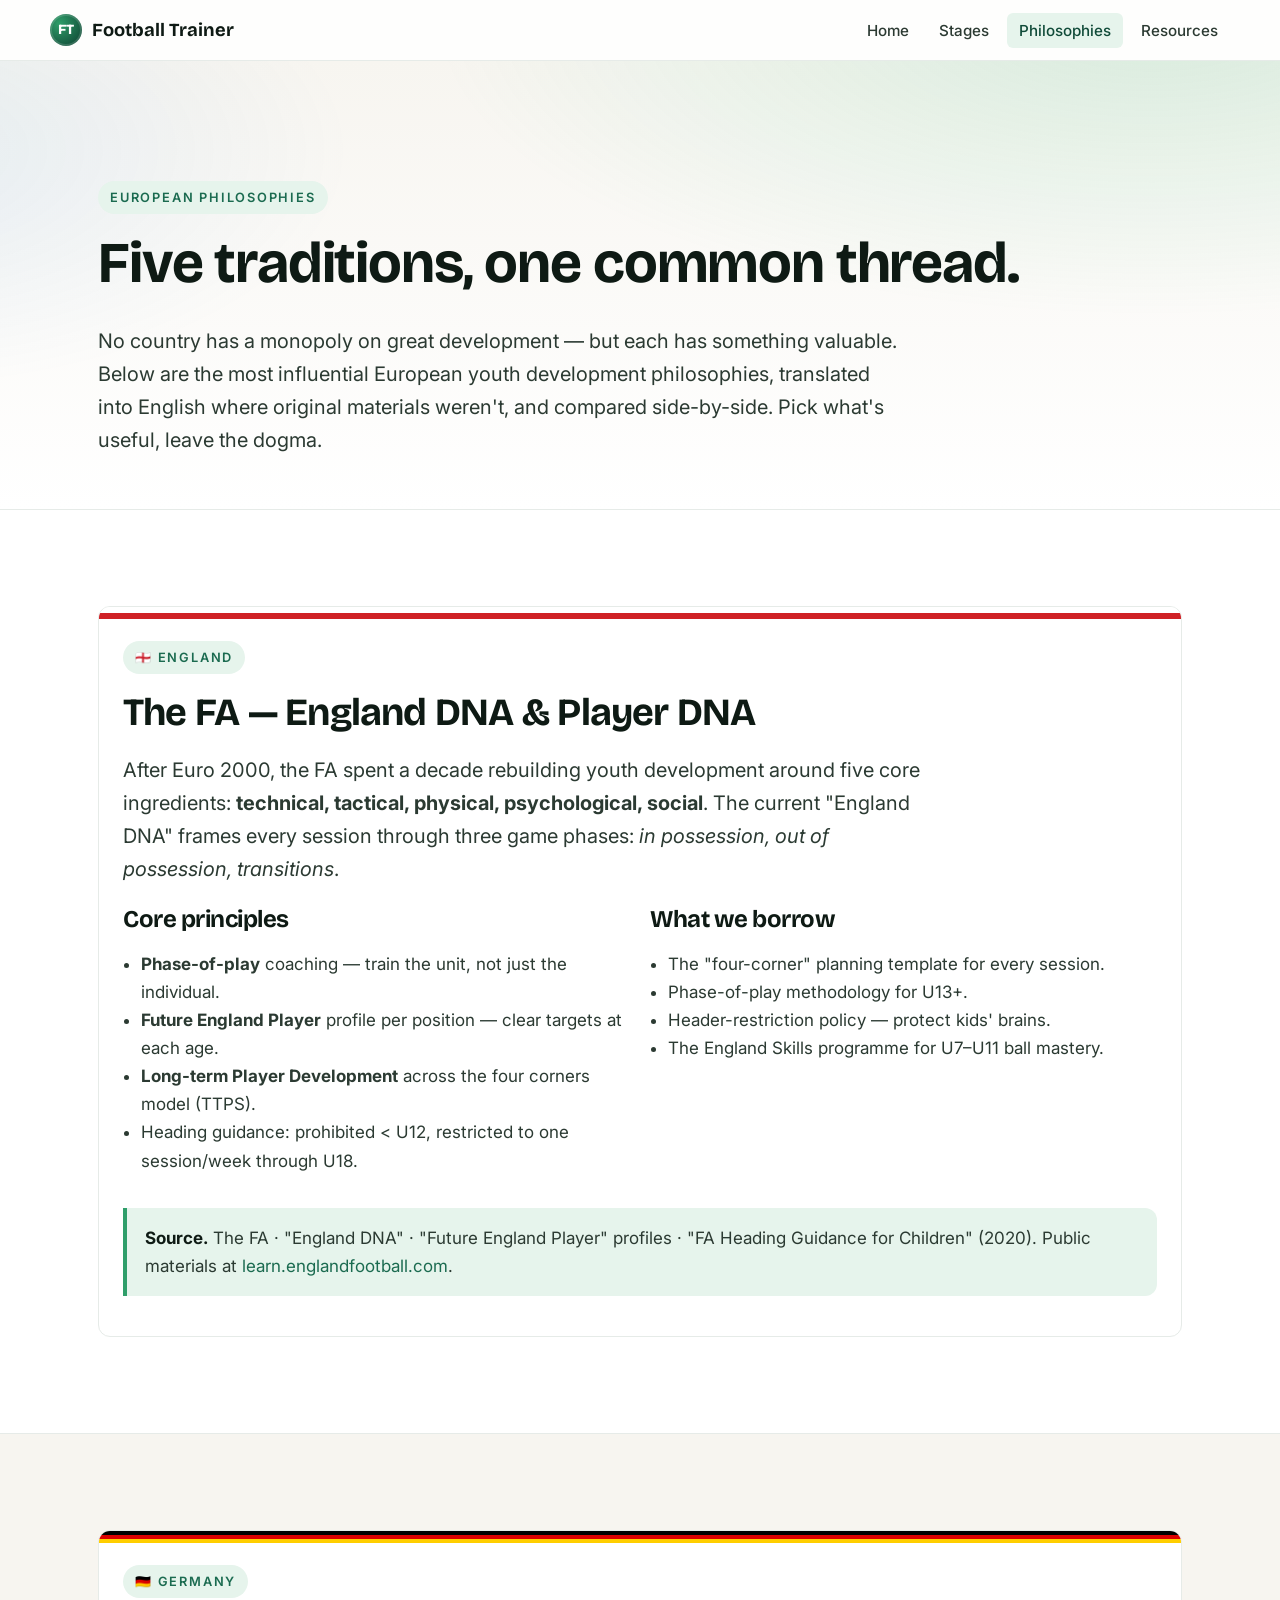
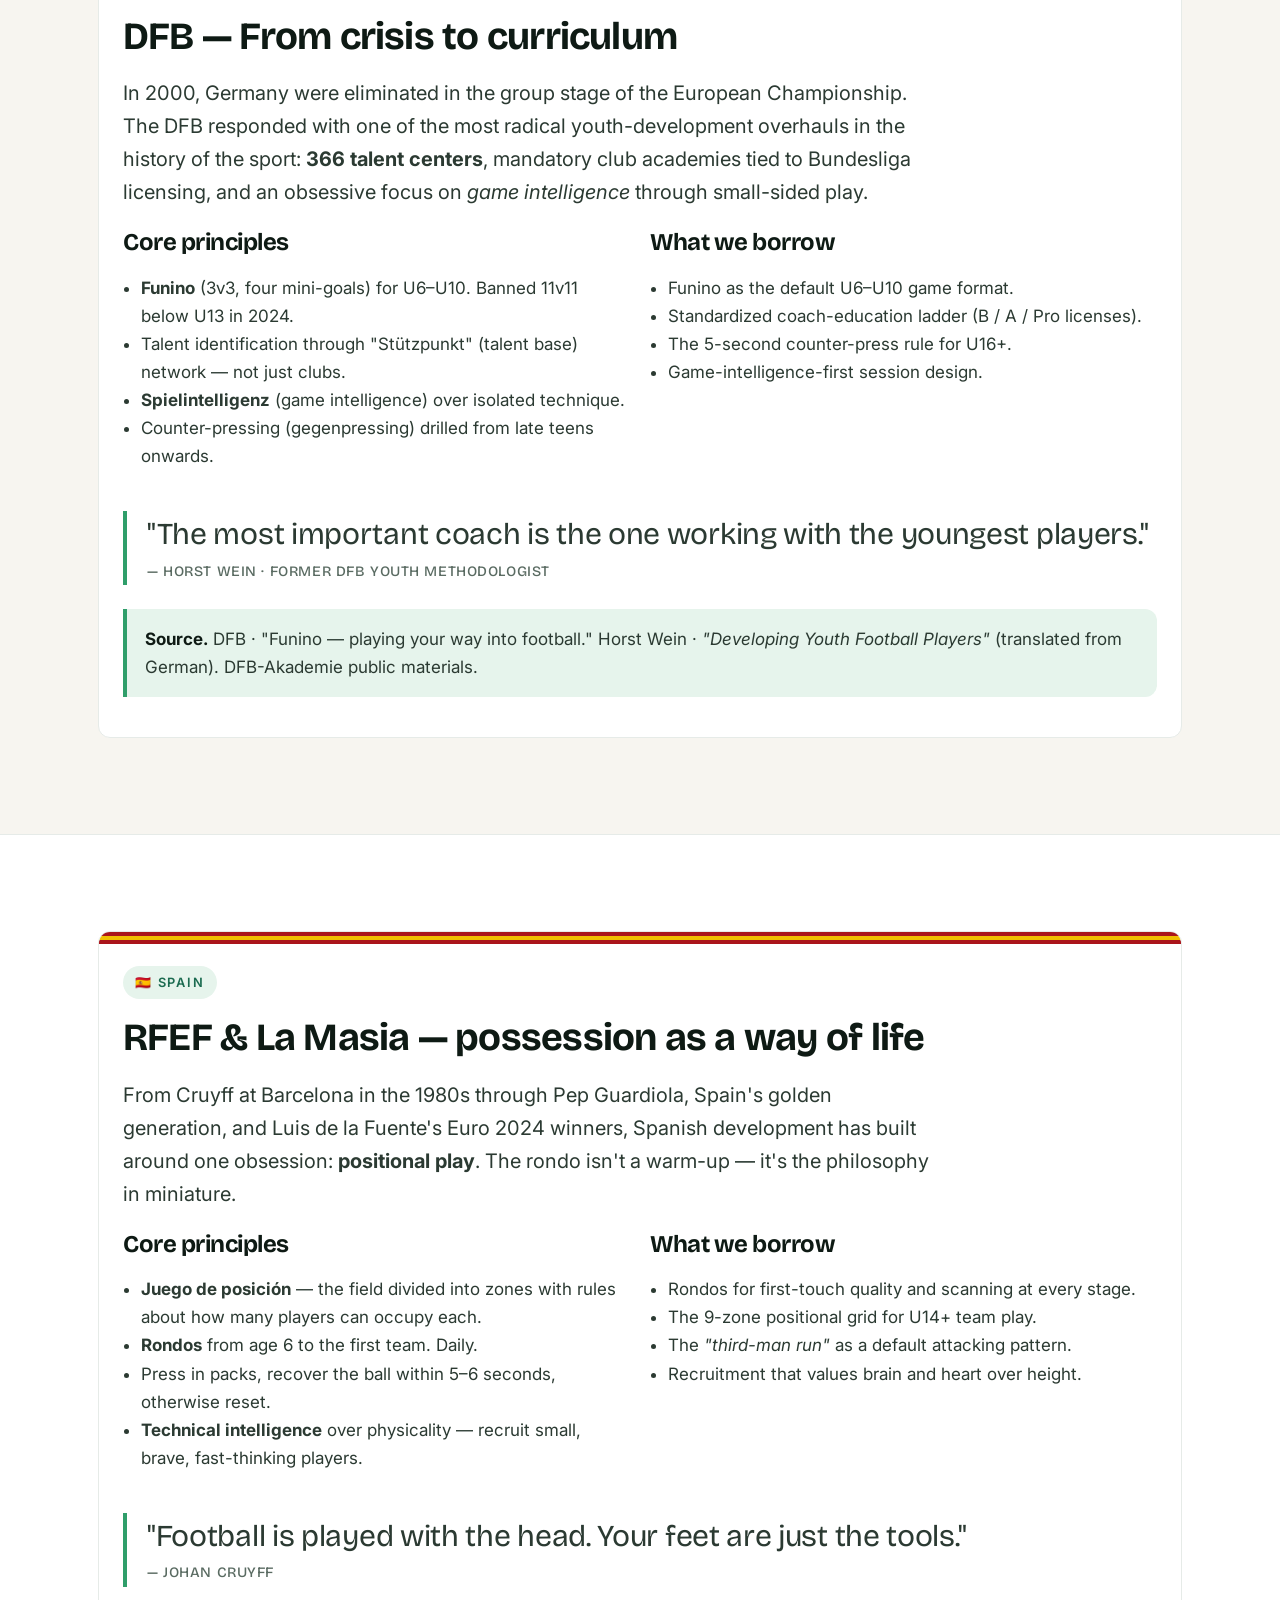
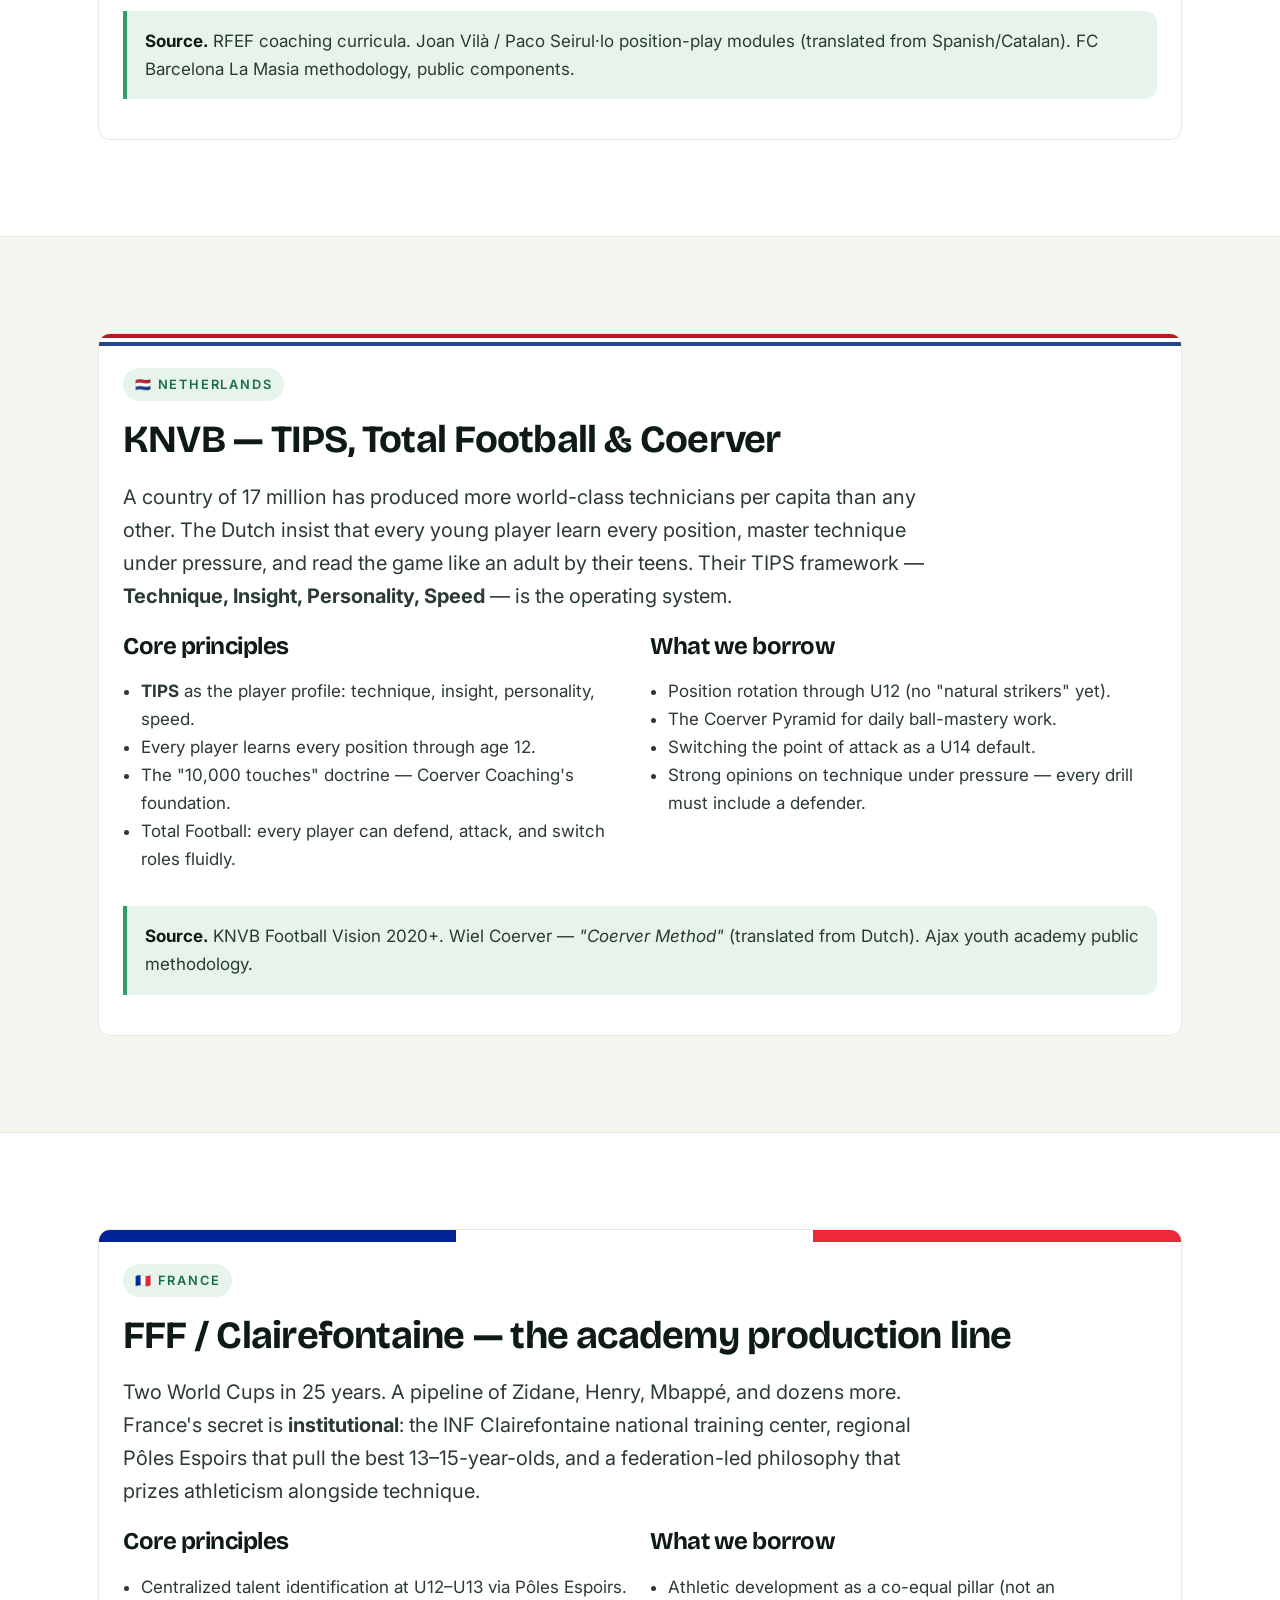
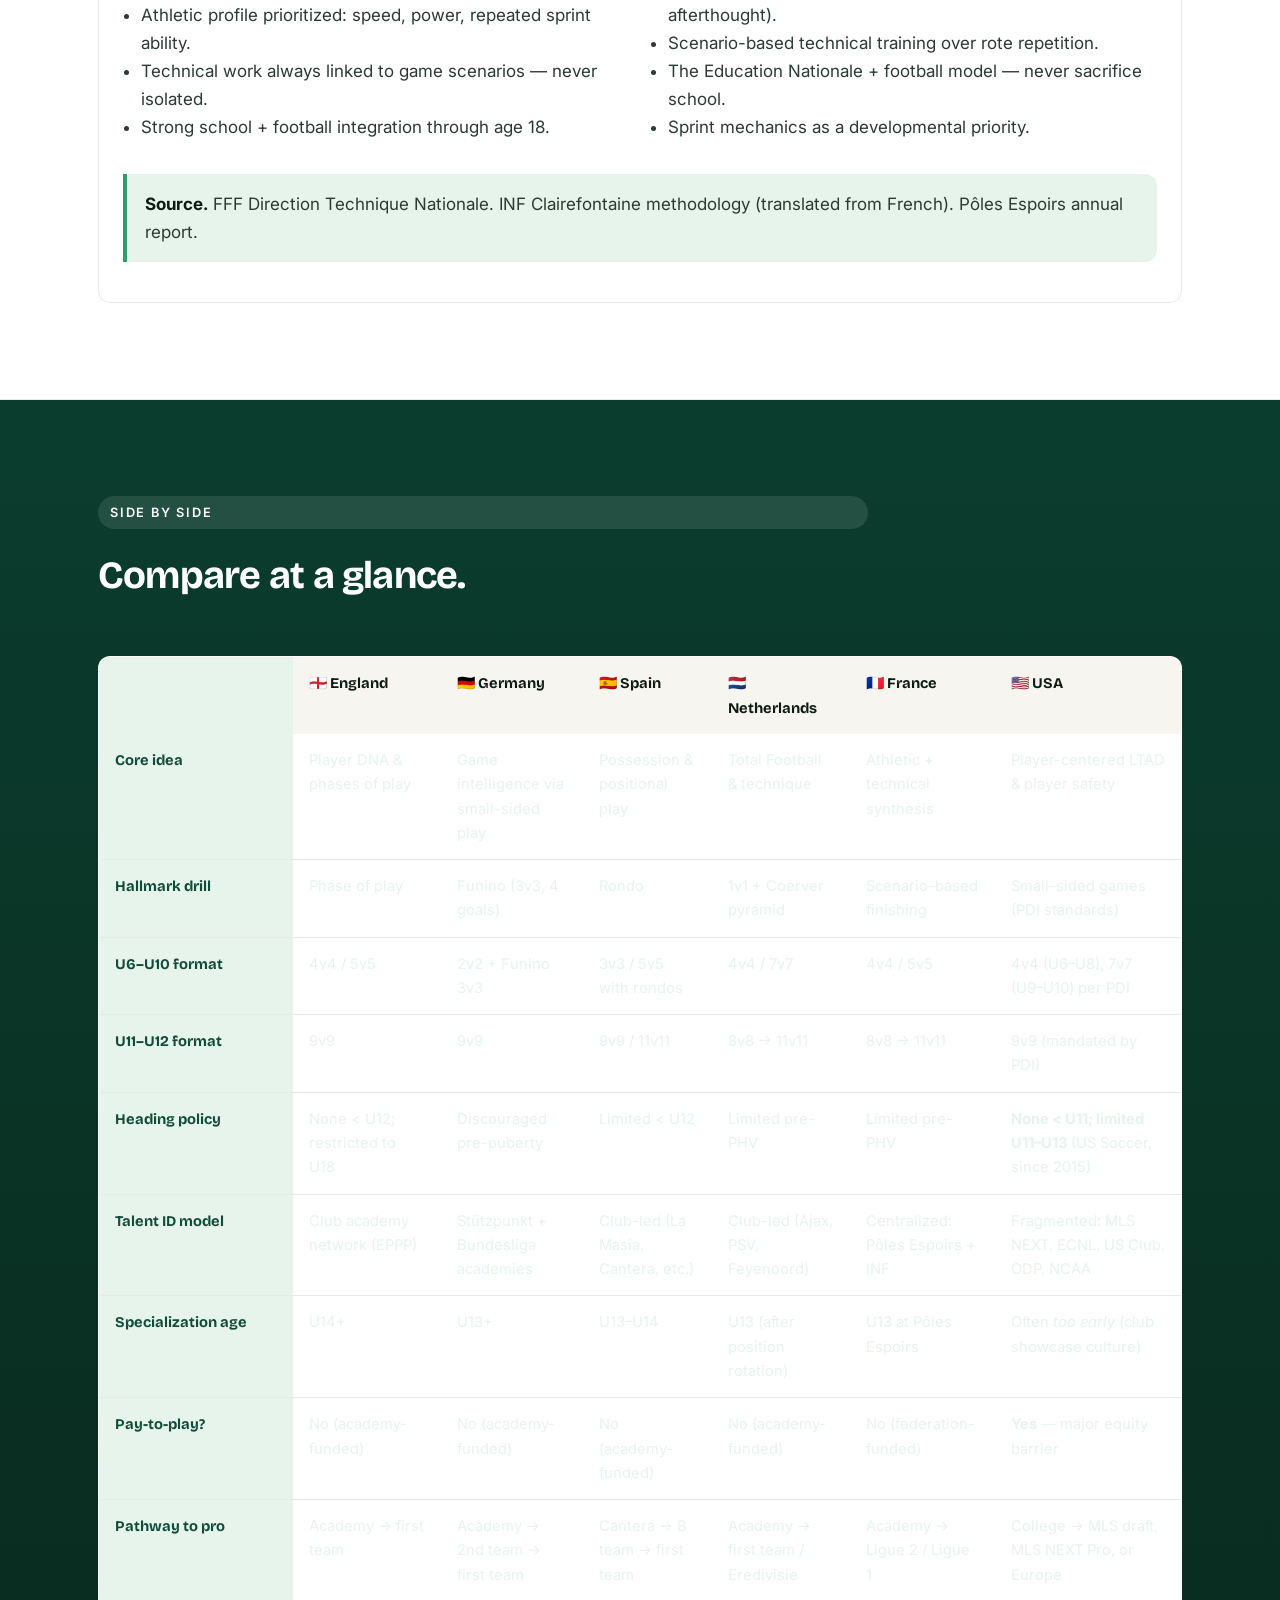
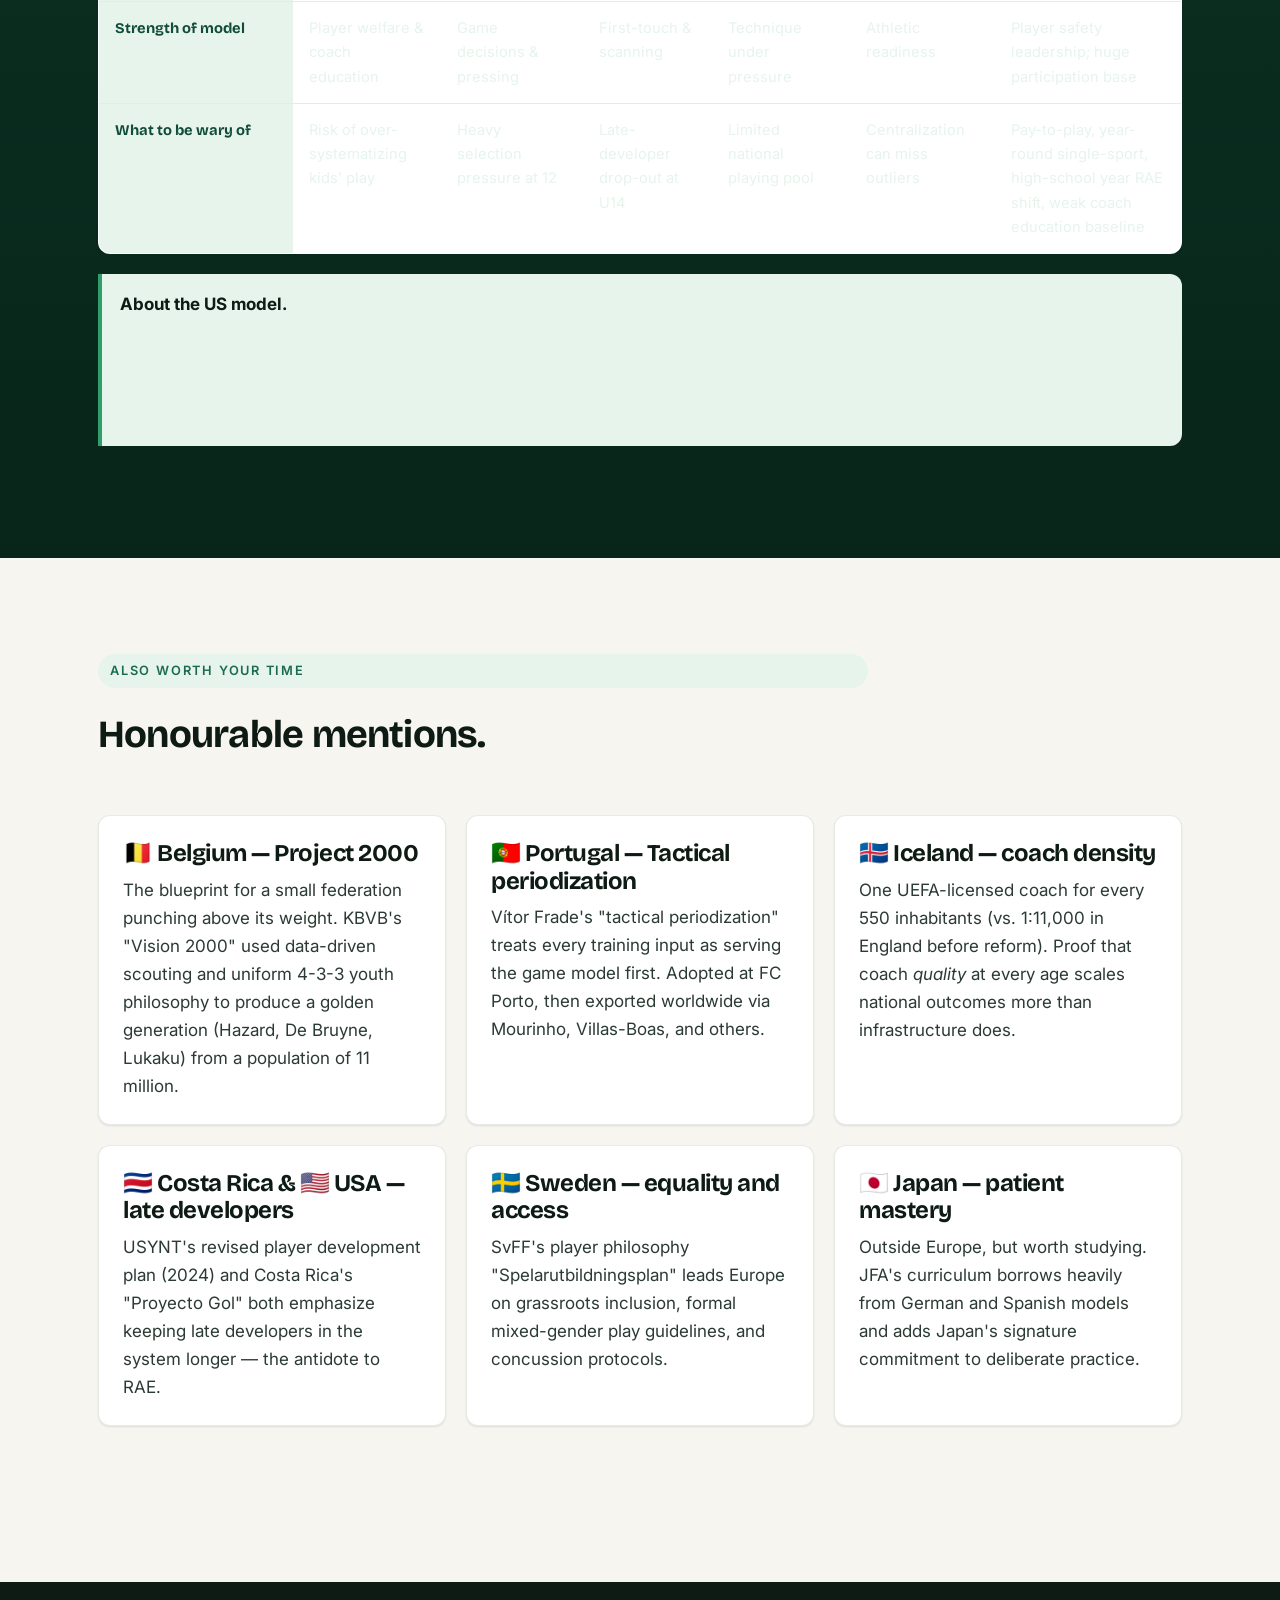
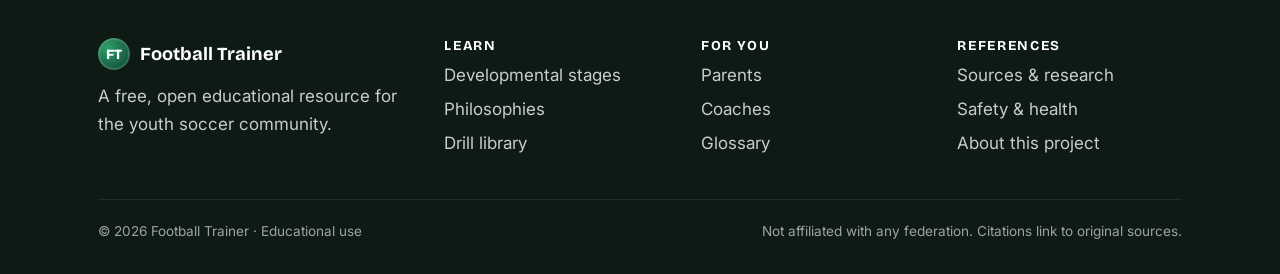
==== commit cf0b4cbd: "Add USA to philosophy comparison, build drill library, improve video links - Add USA column to "Comp" ====
--- a/philosophies.html
+++ b/philosophies.html
@@ -286,6 +286,7 @@
               <th>🇪🇸 Spain</th>
               <th>🇳🇱 Netherlands</th>
               <th>🇫🇷 France</th>
+              <th>🇺🇸 USA</th>
             </tr>
           </thead>
           <tbody>
@@ -296,6 +297,7 @@
               <td>Possession &amp; positional play</td>
               <td>Total Football &amp; technique</td>
               <td>Athletic + technical synthesis</td>
+              <td>Player-centered LTAD &amp; player safety</td>
             </tr>
             <tr>
               <th>Hallmark drill</th>
@@ -304,6 +306,7 @@
               <td>Rondo</td>
               <td>1v1 + Coerver pyramid</td>
               <td>Scenario-based finishing</td>
+              <td>Small-sided games (PDI standards)</td>
             </tr>
             <tr>
               <th>U6–U10 format</th>
@@ -312,6 +315,34 @@
               <td>3v3 / 5v5 with rondos</td>
               <td>4v4 / 7v7</td>
               <td>4v4 / 5v5</td>
+              <td>4v4 (U6–U8), 7v7 (U9–U10) per PDI</td>
+            </tr>
+            <tr>
+              <th>U11–U12 format</th>
+              <td>9v9</td>
+              <td>9v9</td>
+              <td>9v9 / 11v11</td>
+              <td>8v8 → 11v11</td>
+              <td>8v8 → 11v11</td>
+              <td>9v9 (mandated by PDI)</td>
+            </tr>
+            <tr>
+              <th>Heading policy</th>
+              <td>None &lt; U12; restricted to U18</td>
+              <td>Discouraged pre-puberty</td>
+              <td>Limited &lt; U12</td>
+              <td>Limited pre-PHV</td>
+              <td>Limited pre-PHV</td>
+              <td><strong>None &lt; U11; limited U11–U13</strong> (US Soccer, since 2015)</td>
+            </tr>
+            <tr>
+              <th>Talent ID model</th>
+              <td>Club academy network (EPPP)</td>
+              <td>Stützpunkt + Bundesliga academies</td>
+              <td>Club-led (La Masia, Cantera, etc.)</td>
+              <td>Club-led (Ajax, PSV, Feyenoord)</td>
+              <td>Centralized: Pôles Espoirs + INF</td>
+              <td>Fragmented: MLS NEXT, ECNL, US Club, ODP, NCAA</td>
             </tr>
             <tr>
               <th>Specialization age</th>
@@ -320,6 +351,25 @@
               <td>U13–U14</td>
               <td>U13 (after position rotation)</td>
               <td>U13 at Pôles Espoirs</td>
+              <td>Often <em>too early</em> (club showcase culture)</td>
+            </tr>
+            <tr>
+              <th>Pay-to-play?</th>
+              <td>No (academy-funded)</td>
+              <td>No (academy-funded)</td>
+              <td>No (academy-funded)</td>
+              <td>No (academy-funded)</td>
+              <td>No (federation-funded)</td>
+              <td><strong>Yes</strong> — major equity barrier</td>
+            </tr>
+            <tr>
+              <th>Pathway to pro</th>
+              <td>Academy → first team</td>
+              <td>Academy → 2nd team → first team</td>
+              <td>Cantera → B team → first team</td>
+              <td>Academy → first team / Eredivisie</td>
+              <td>Academy → Ligue 2 / Ligue 1</td>
+              <td>College → MLS draft, MLS NEXT Pro, or Europe</td>
             </tr>
             <tr>
               <th>Strength of model</th>
@@ -328,6 +378,7 @@
               <td>First-touch &amp; scanning</td>
               <td>Technique under pressure</td>
               <td>Athletic readiness</td>
+              <td>Player safety leadership; huge participation base</td>
             </tr>
             <tr>
               <th>What to be wary of</th>
@@ -336,9 +387,14 @@
               <td>Late-developer drop-out at U14</td>
               <td>Limited national playing pool</td>
               <td>Centralization can miss outliers</td>
+              <td>Pay-to-play, year-round single-sport, high-school year RAE shift, weak coach education baseline</td>
             </tr>
           </tbody>
         </table>
+      </div>
+
+      <div class="callout note" style="margin-top:20px;">
+        <p><strong>About the US model.</strong> US Soccer's <em>Player Development Initiatives</em> (2015) standardized small-sided game formats nationally and made the US a global leader in heading-restriction policy. The challenge isn't the curriculum — it's the delivery system: pay-to-play youth clubs, fragmented sanctioning bodies (US Club Soccer, US Youth Soccer, AYSO), variable coach education, and a college pipeline that conflicts with European-style year-round academy development. Source: US Soccer Federation · Player Development Initiatives (2015, updated 2017) · USYNT Player Development Plan (2024).</p>
       </div>
     </div>
   </section>
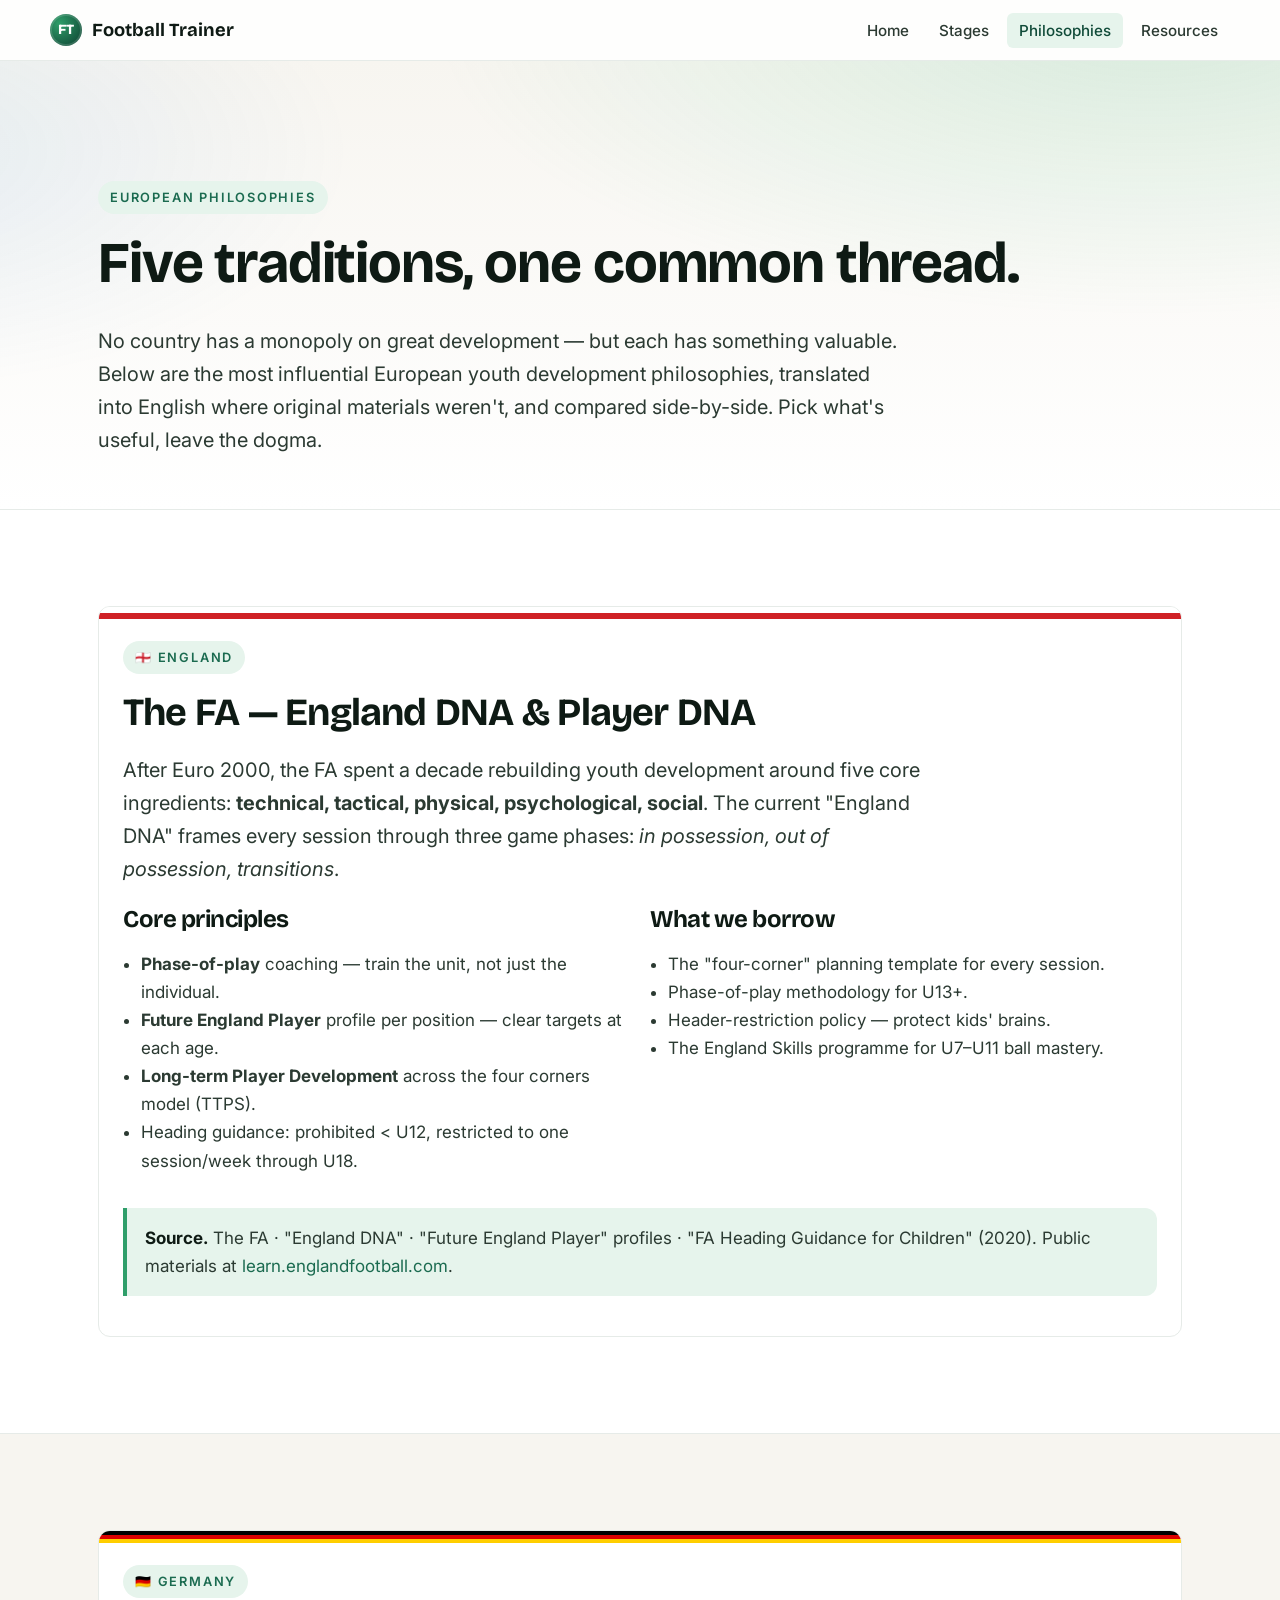
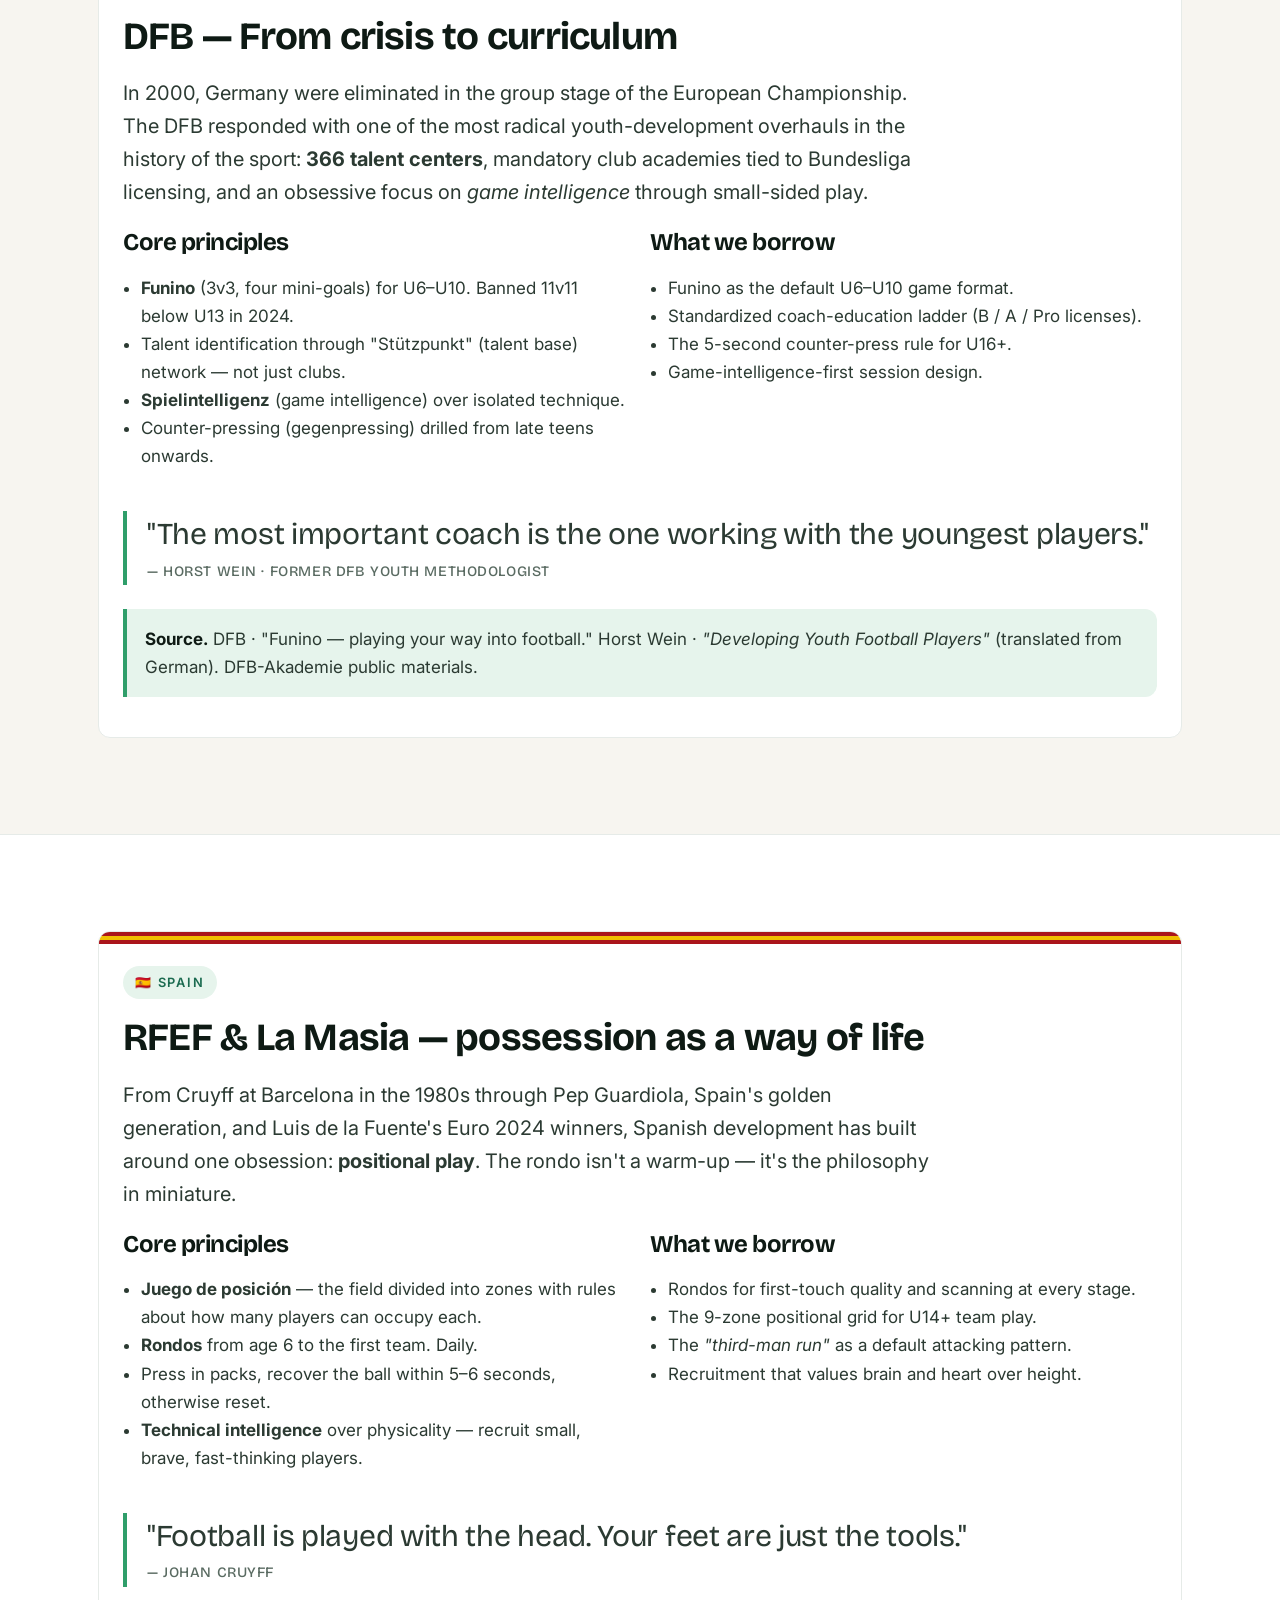
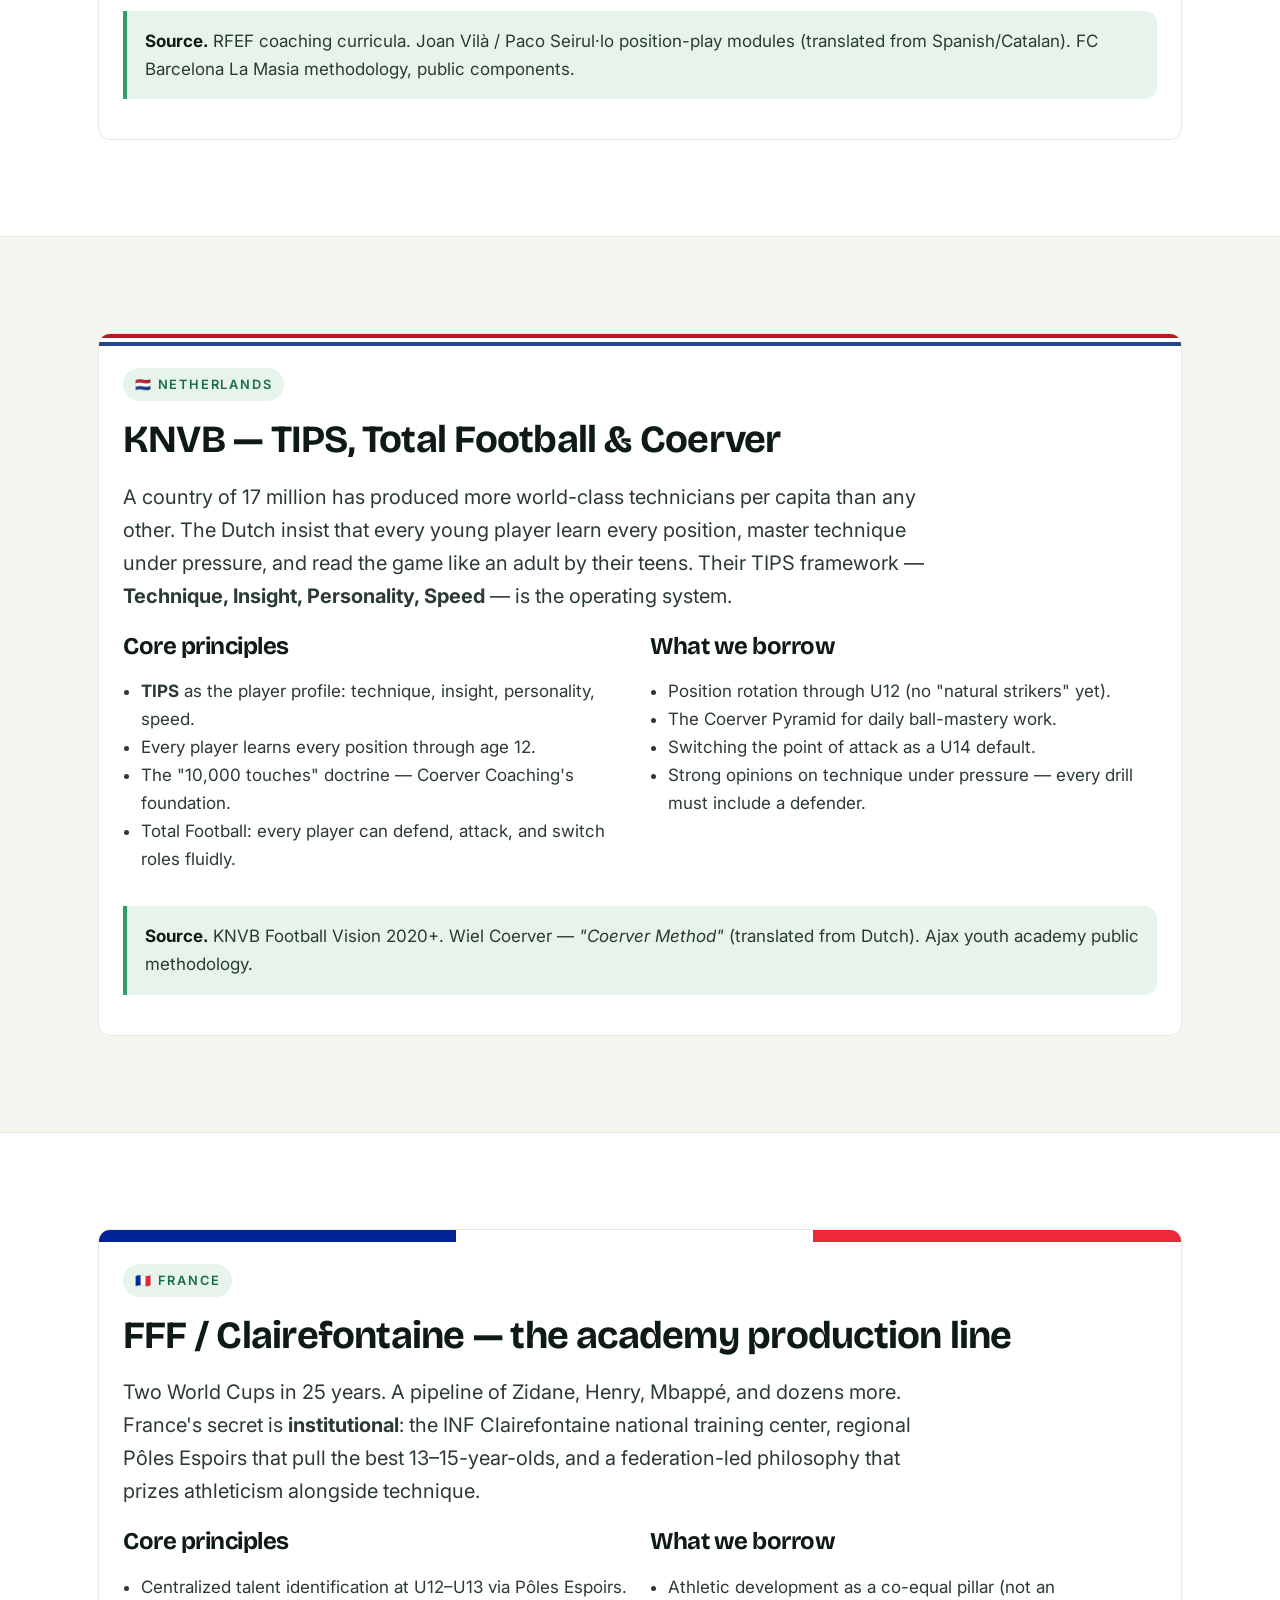
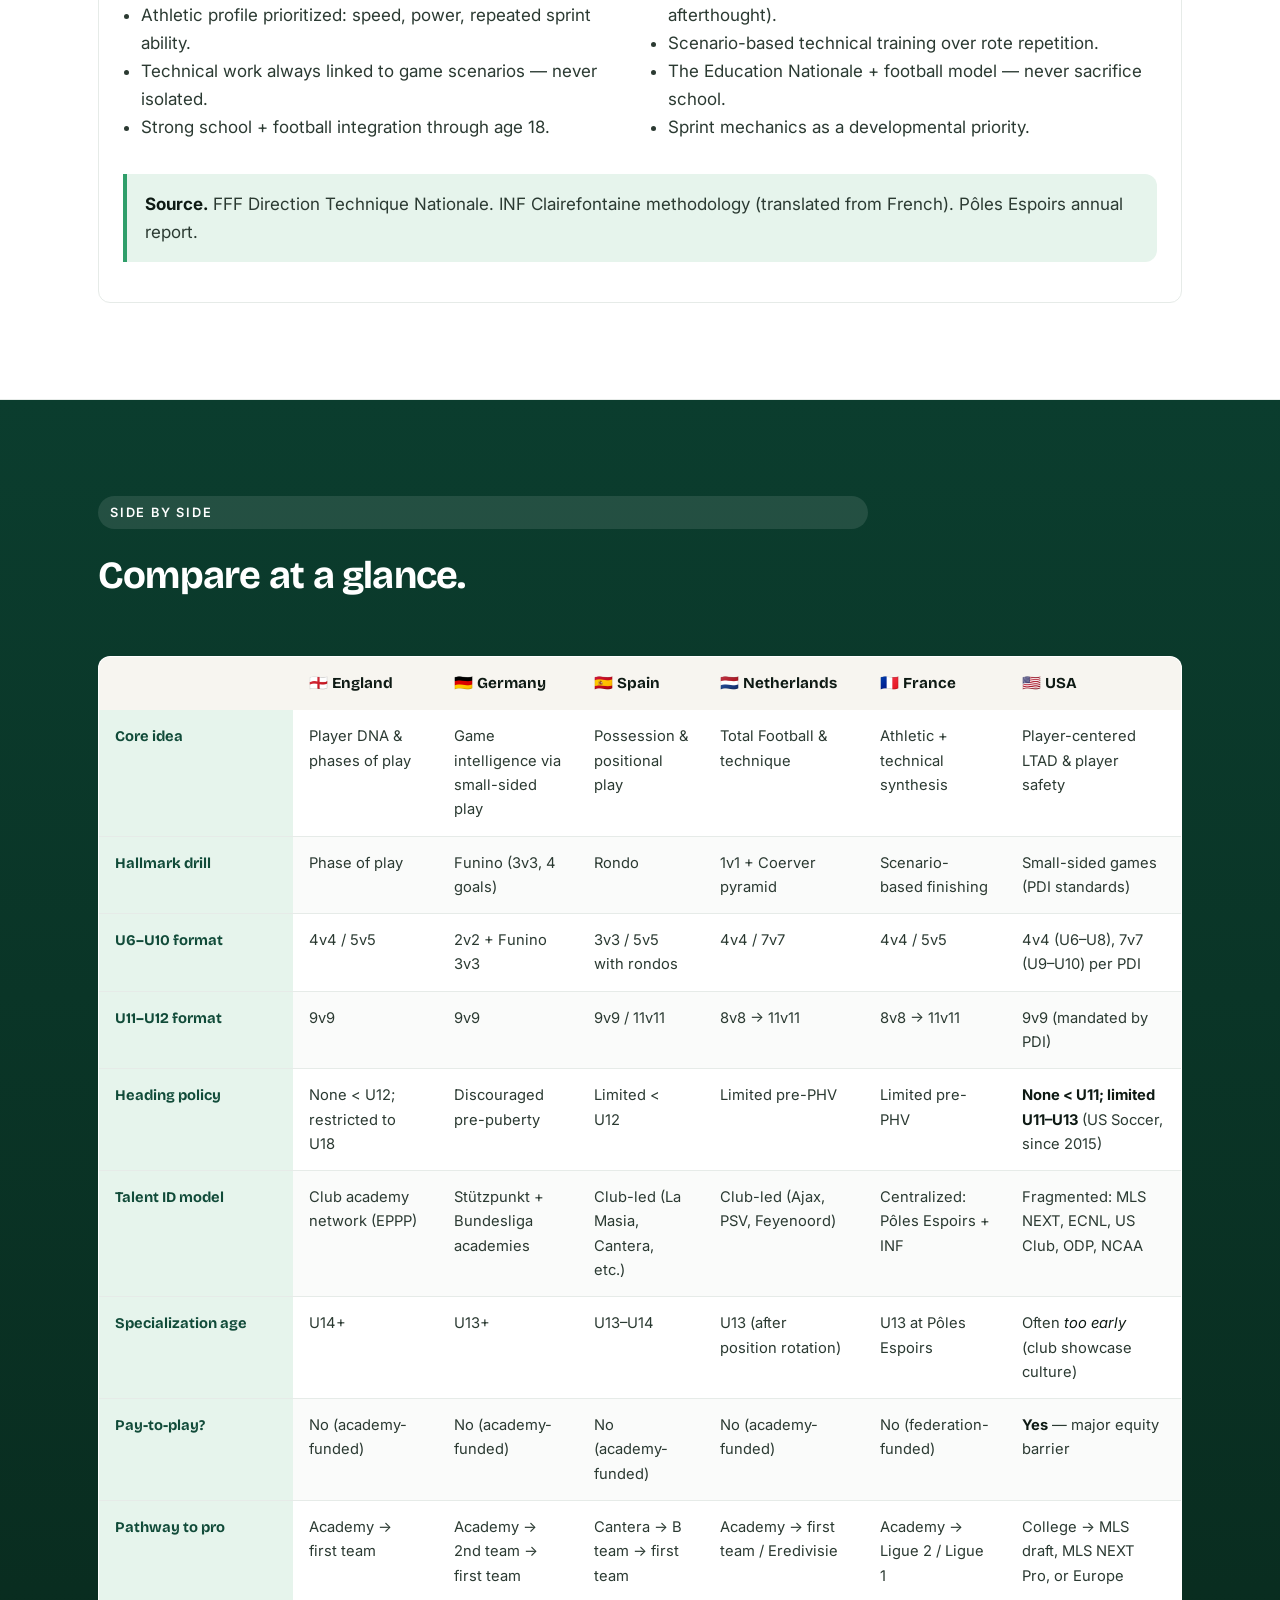
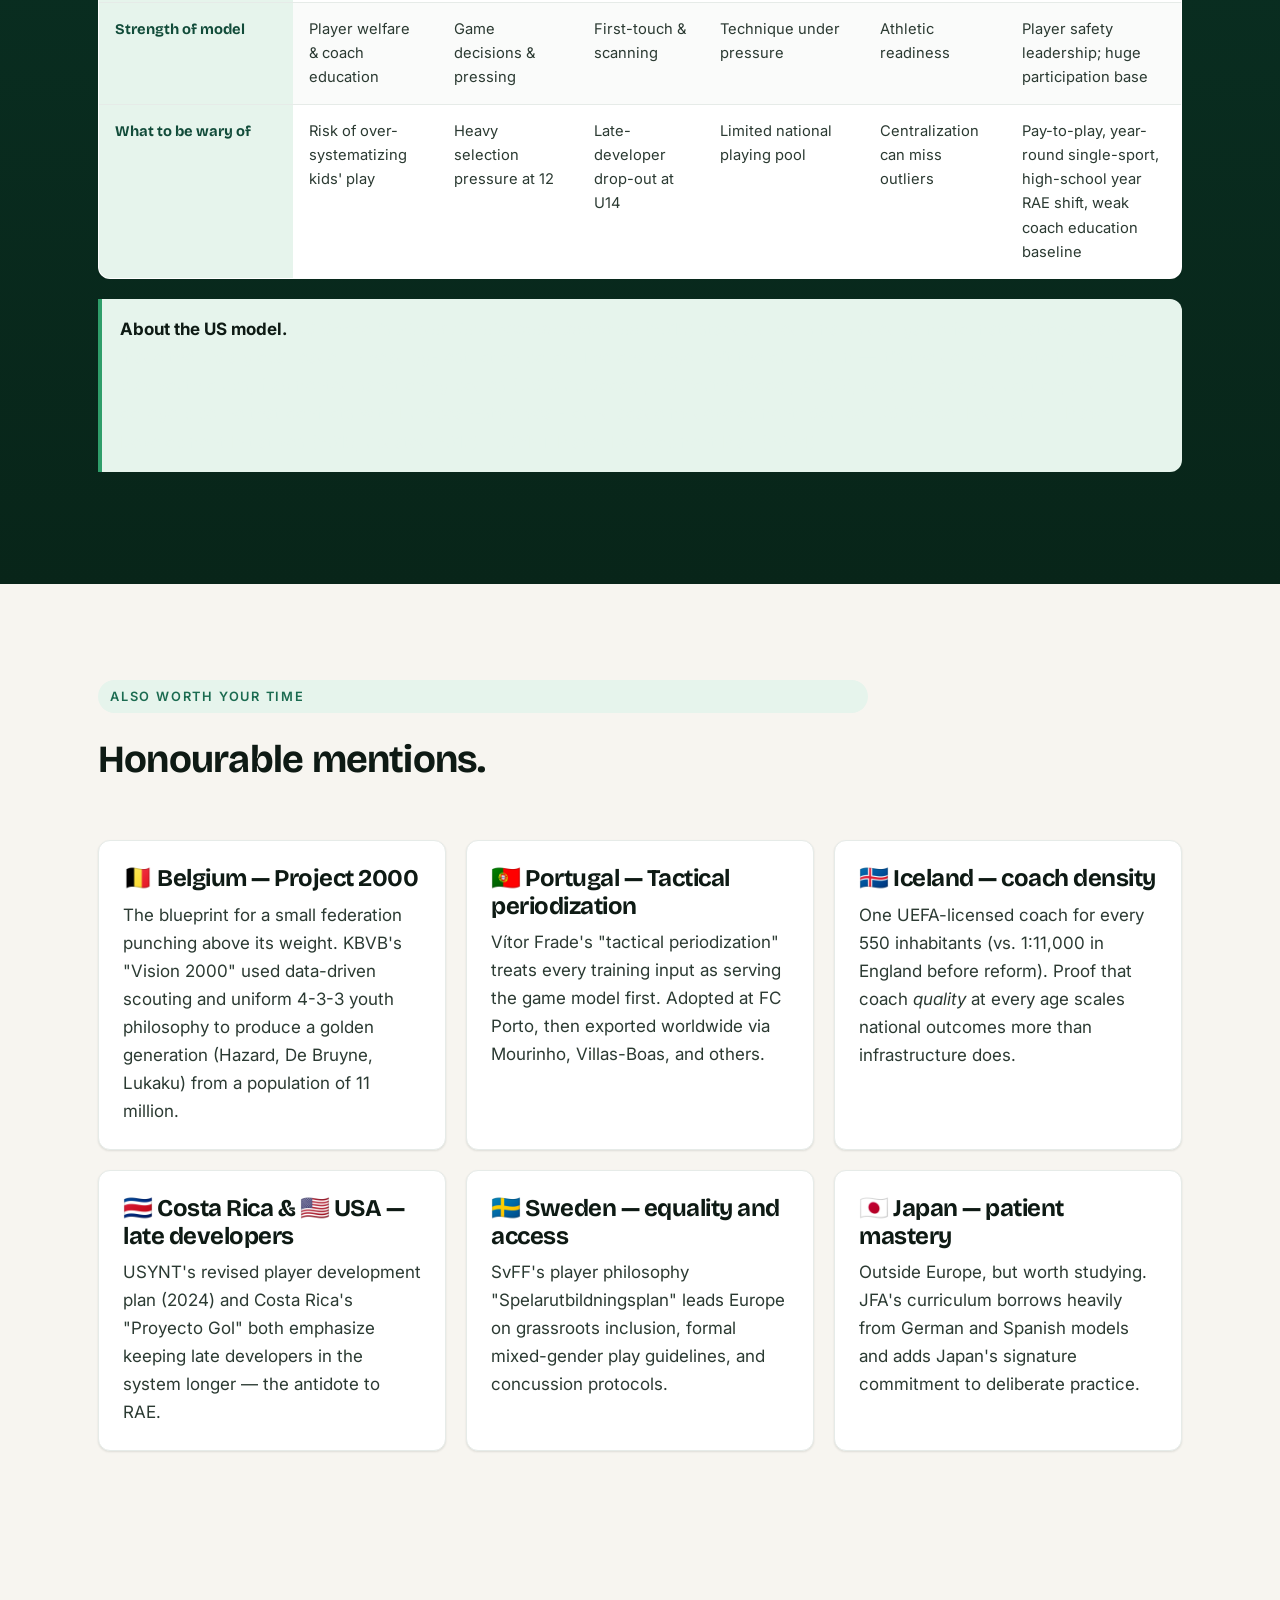
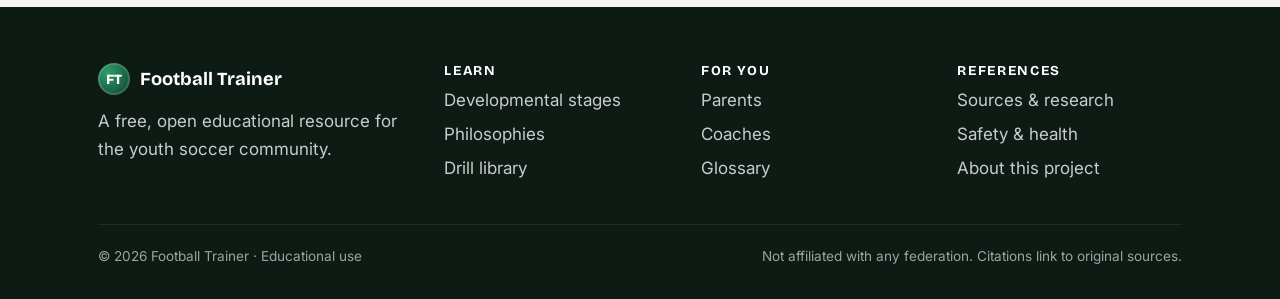
==== commit ffadb1af: "Fix unreadable text in compare-at-a-glance table The table sits inside .section-dark which sets text" ====
--- a/philosophies.html
+++ b/philosophies.html
@@ -13,25 +13,35 @@
 <style>
   .compare-table {
     width: 100%; border-collapse: collapse;
-    background: #fff; border: 1px solid var(--ink-100);
+    background: #fff; color: var(--ink-900);
+    border: 1px solid var(--ink-100);
     border-radius: var(--radius-md); overflow: hidden;
     font-size: .92rem; box-shadow: var(--shadow-sm);
   }
   .compare-table th, .compare-table td {
     padding: 14px 16px; text-align: left; vertical-align: top;
     border-bottom: 1px solid var(--ink-100);
+    color: var(--ink-900);
   }
-  .compare-table th {
+  .compare-table td { color: var(--ink-700); }
+  .compare-table thead th {
     background: var(--bone); color: var(--ink-900);
-    font-family: var(--font-display); font-weight: 700; font-size: .92rem;
+    font-family: var(--font-display); font-weight: 700; font-size: .95rem;
+    white-space: nowrap;
   }
+  .compare-table tbody th {
+    background: var(--pitch-100); color: var(--pitch-800);
+    font-family: var(--font-display); font-weight: 700;
+    width: 18%;
+  }
+  .compare-table tbody tr:nth-child(even) td { background: #fafbfa; }
+  .compare-table tbody tr:hover td { background: var(--pitch-100); color: var(--ink-900); }
   .compare-table tr:last-child th, .compare-table tr:last-child td { border-bottom: 0; }
-  .compare-table th:first-child {
-    width: 18%; background: var(--pitch-100); color: var(--pitch-800);
-  }
+  .compare-table strong, .compare-table em { color: var(--ink-900); }
   @media (max-width: 720px) {
     .compare-table { font-size: .85rem; }
     .compare-table th, .compare-table td { padding: 10px; }
+    .compare-table thead th { white-space: normal; }
   }
 </style>
 </head>
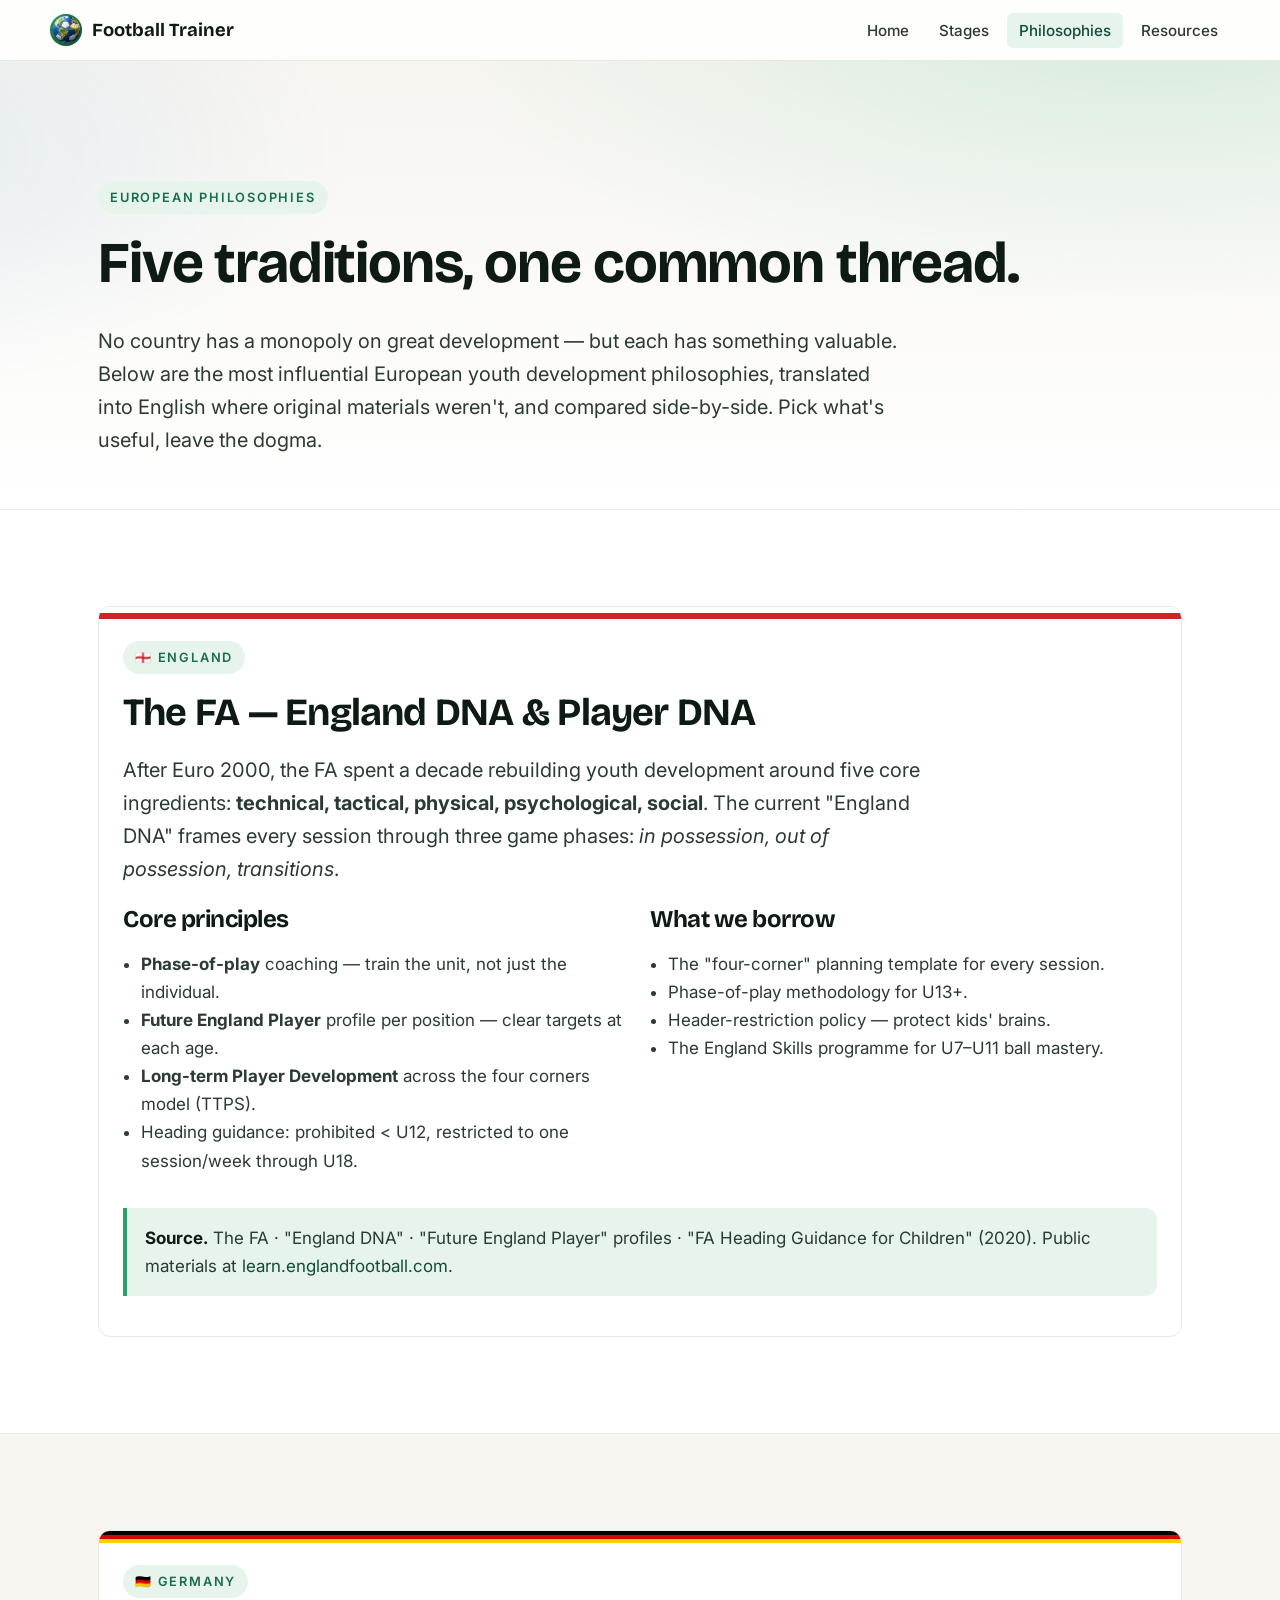
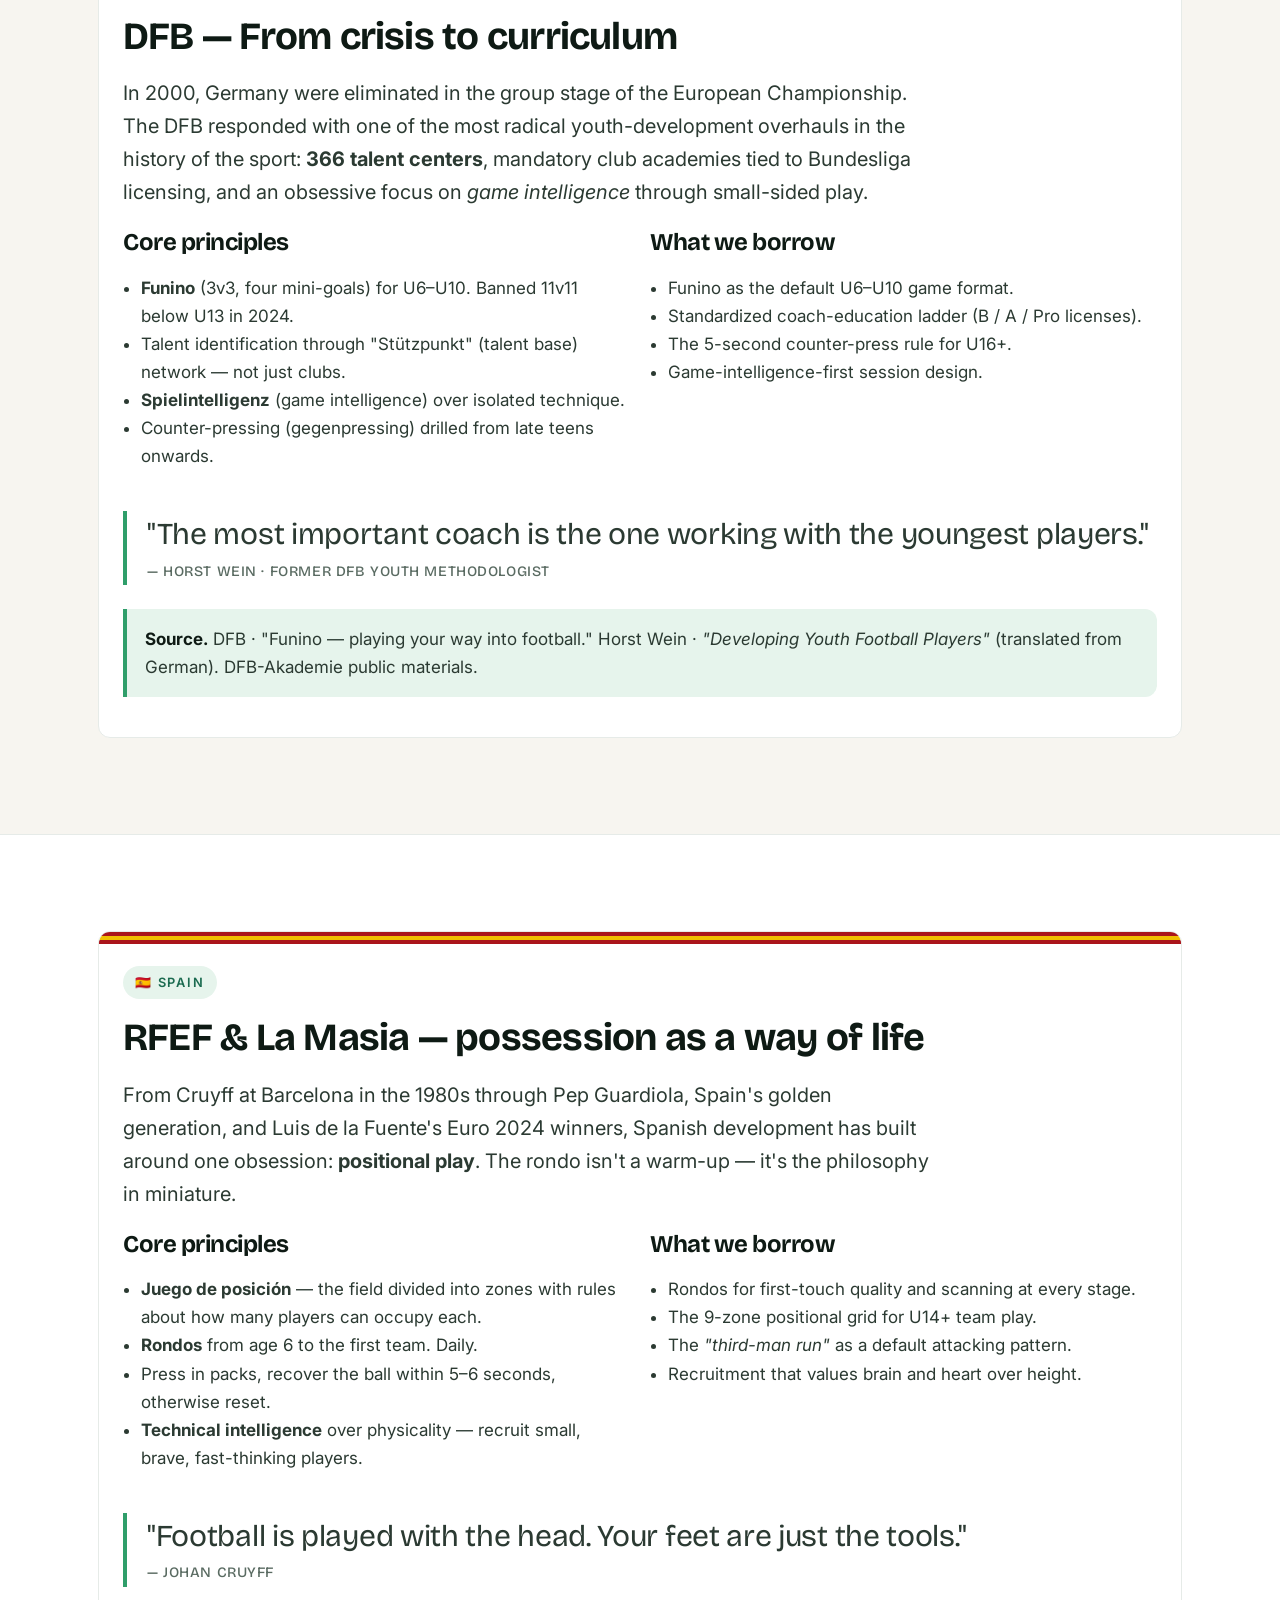
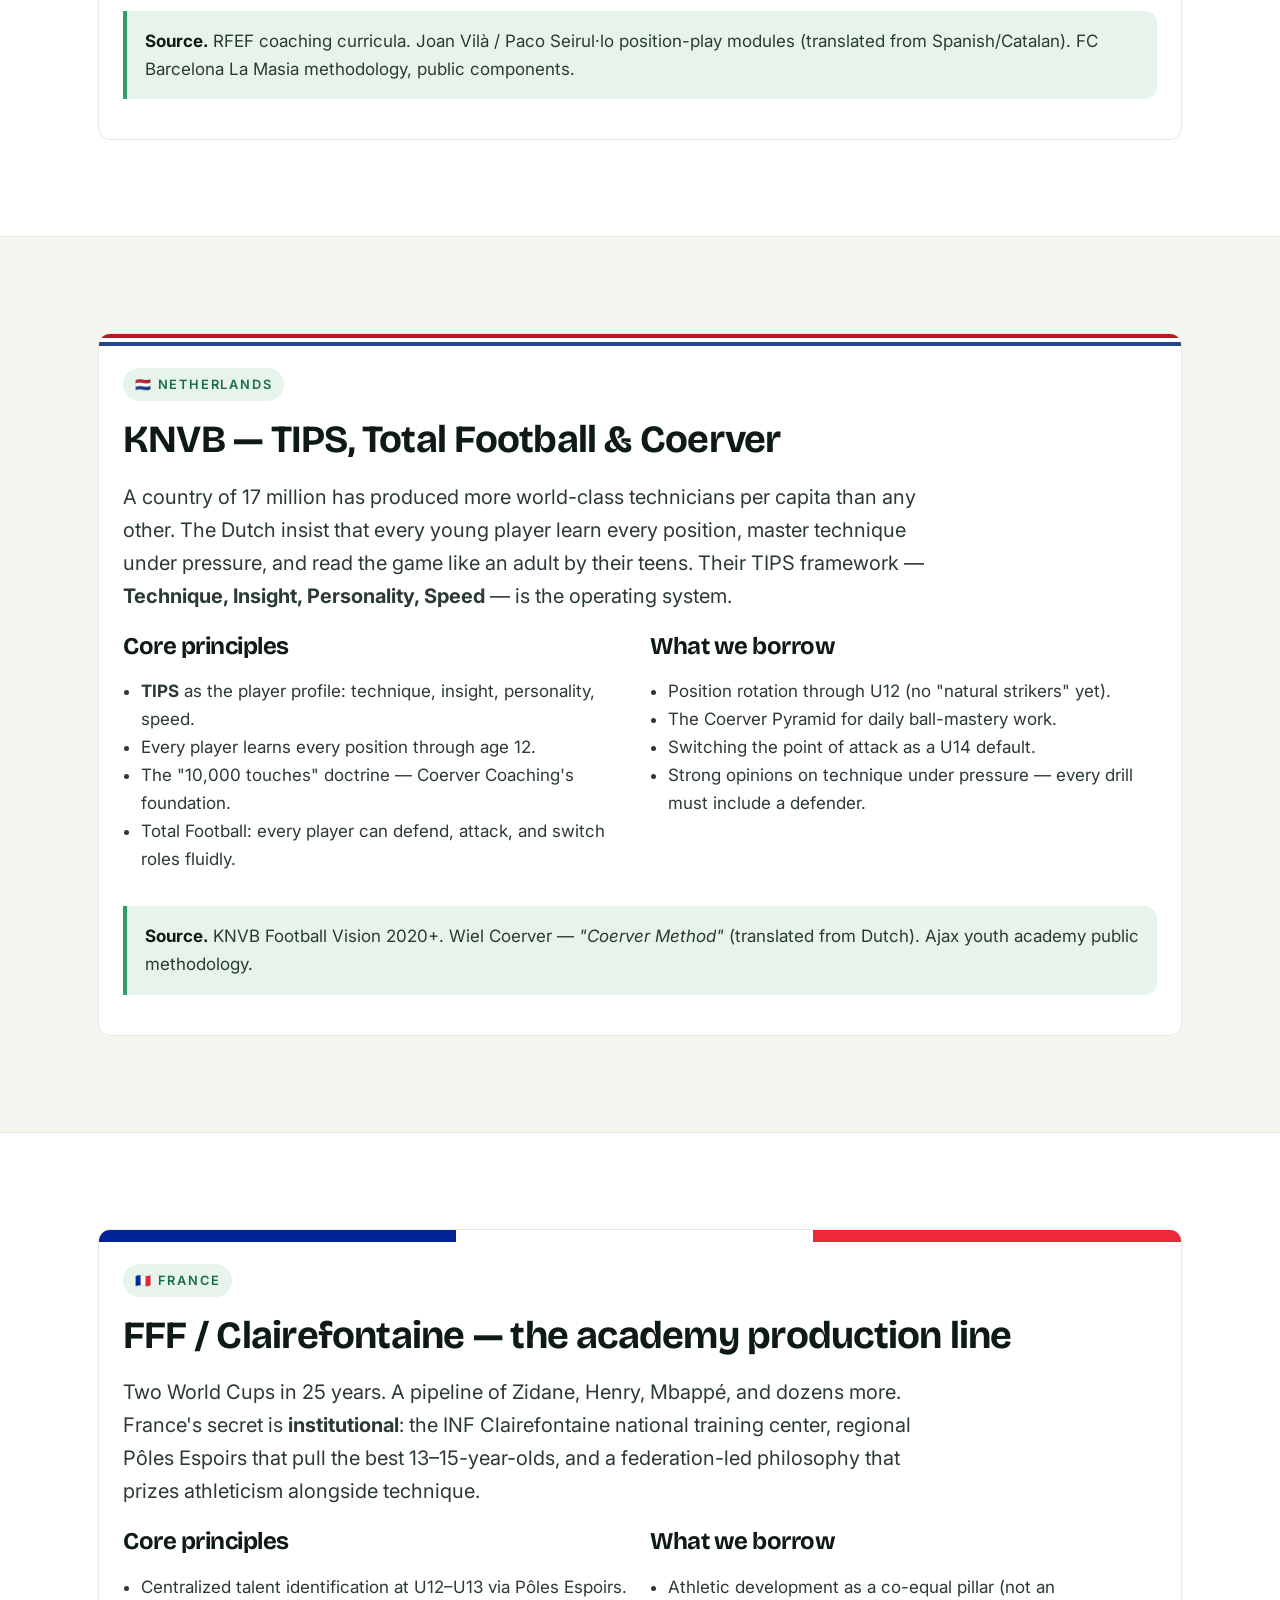
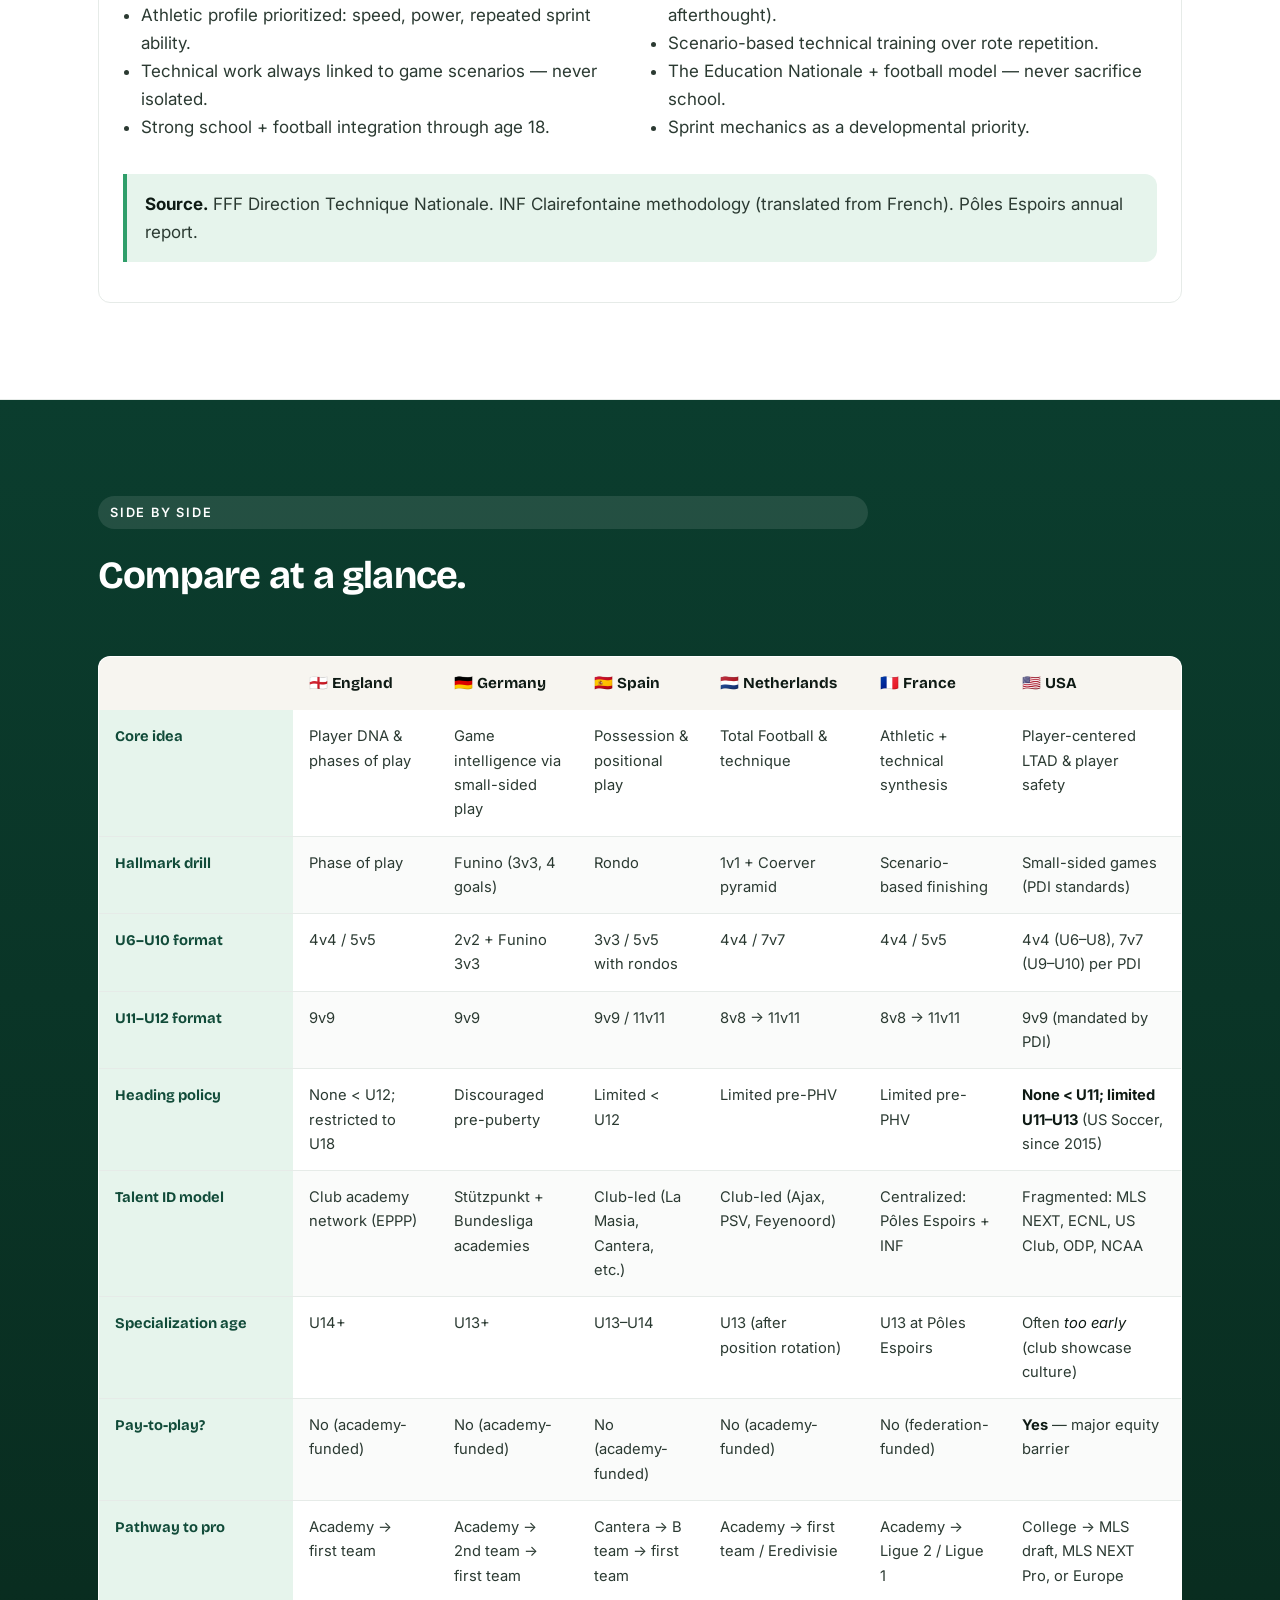
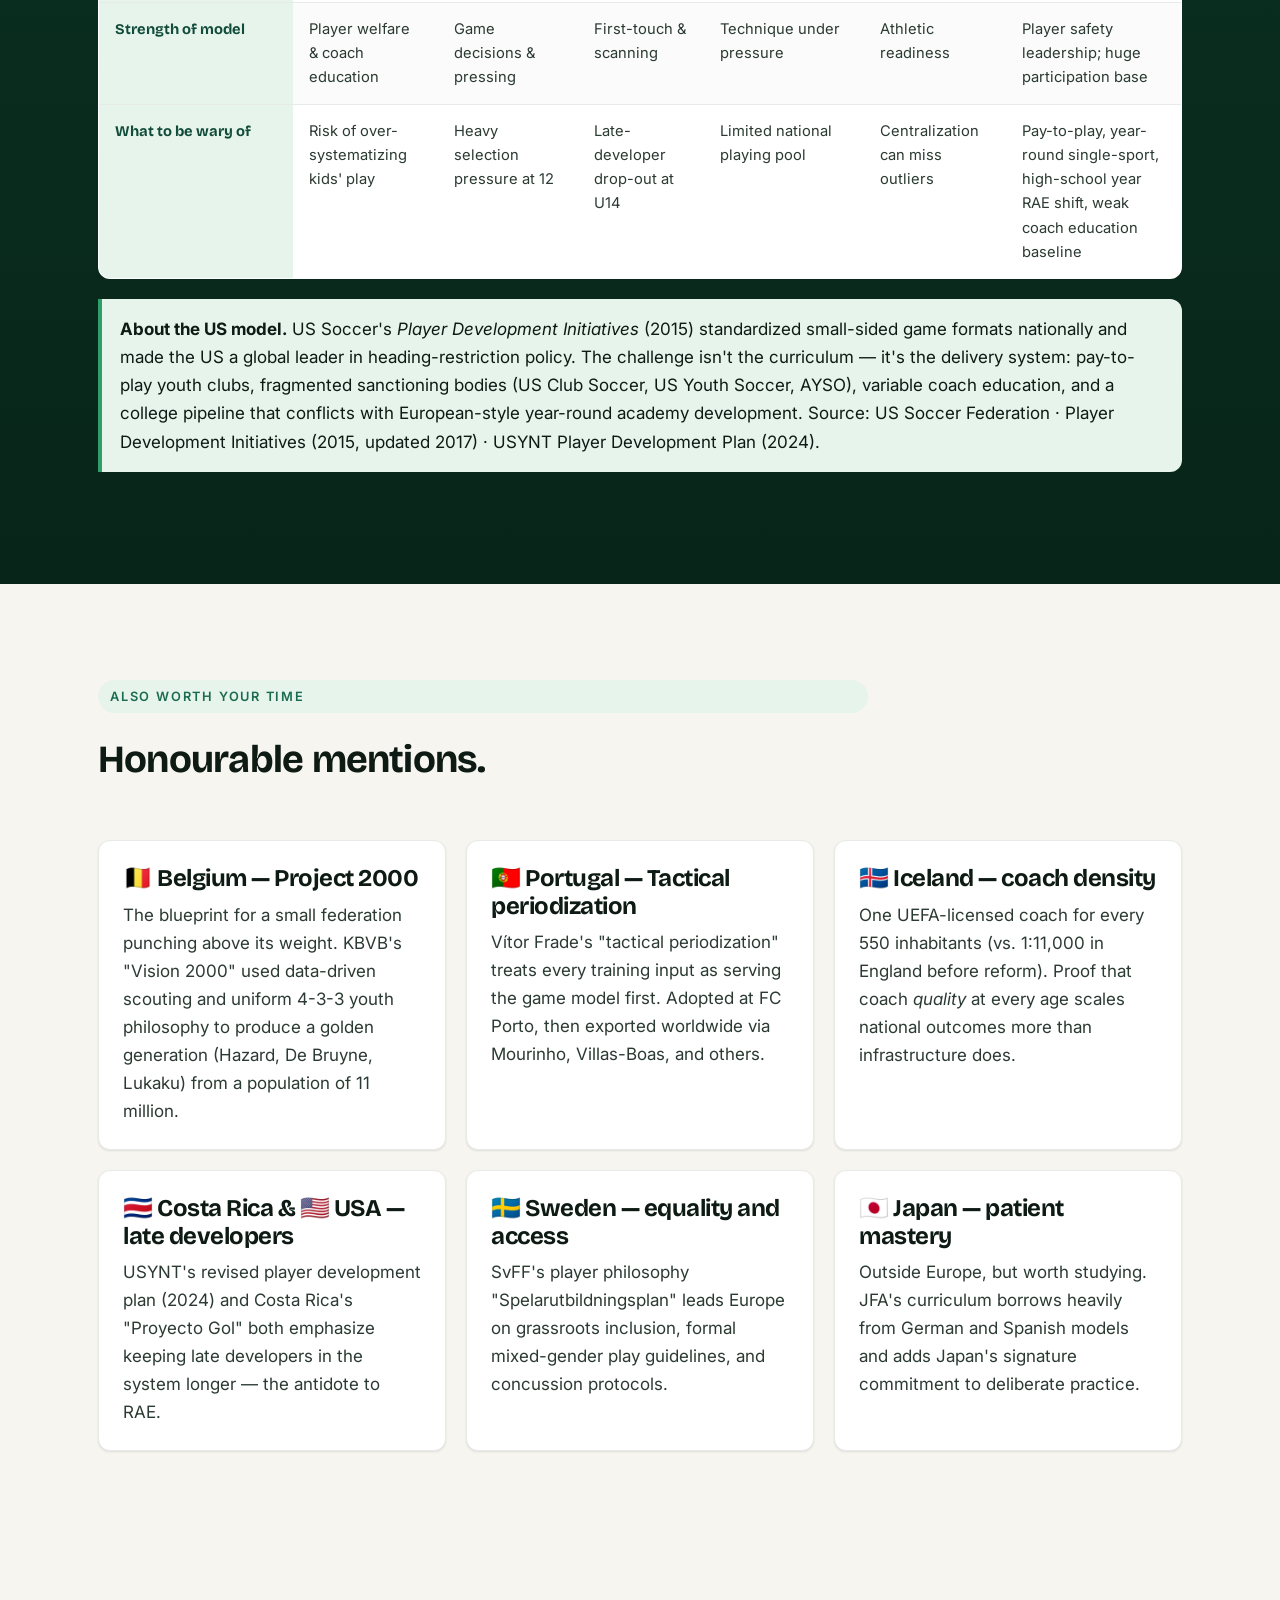
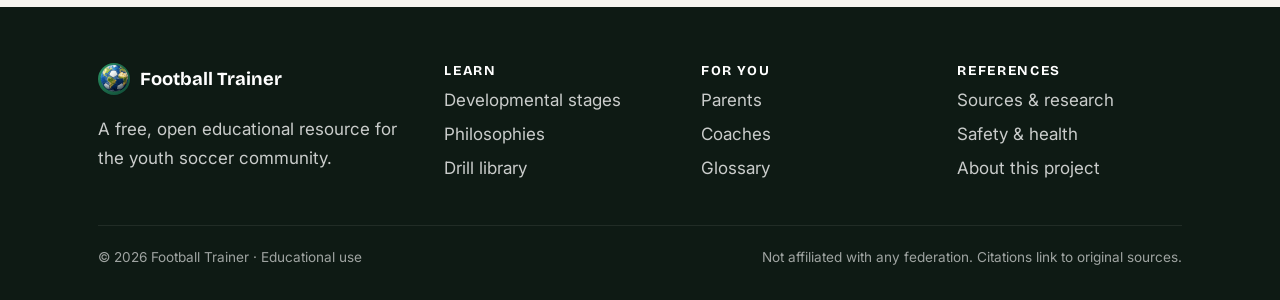
==== commit aaa0cb5a: "Replace FT brand mark with image asset Swap the eight inline "FT" spans for an <img> at assets/image" ====
--- a/philosophies.html
+++ b/philosophies.html
@@ -50,7 +50,7 @@
 
 <header class="site-header">
   <div class="container nav">
-    <a class="brand" href="index.html"><span class="brand-mark" aria-hidden="true">FT</span> Football Trainer</a>
+    <a class="brand" href="index.html"><img class="brand-mark" src="assets/images/EE059050-164C-4F3C-9932-99EDD37C66CF.png" alt="" aria-hidden="true" /> Football Trainer</a>
     <button class="nav-toggle" aria-label="Toggle navigation" aria-expanded="false">
       <svg width="24" height="24" viewBox="0 0 24 24" fill="none" stroke="currentColor" stroke-width="2" stroke-linecap="round"><path d="M4 7h16M4 12h16M4 17h16"/></svg>
     </button>
@@ -451,7 +451,7 @@
   <div class="container">
     <div class="footer-grid">
       <div>
-        <a class="brand" href="index.html"><span class="brand-mark" aria-hidden="true">FT</span> Football Trainer</a>
+        <a class="brand" href="index.html"><img class="brand-mark" src="assets/images/EE059050-164C-4F3C-9932-99EDD37C66CF.png" alt="" aria-hidden="true" /> Football Trainer</a>
         <p style="margin-top: 12px; max-width: 38ch;">A free, open educational resource for the youth soccer community.</p>
       </div>
       <div>
--- a/assets/css/style.css
+++ b/assets/css/style.css
@@ -157,7 +157,10 @@
   display: inline-flex; align-items: center; justify-content: center;
   color: var(--chalk); font-weight: 800; font-size: 14px;
   box-shadow: inset 0 0 0 2px rgba(255,255,255,.15);
-}
+  object-fit: cover;
+  flex-shrink: 0;
+}
+img.brand-mark { box-shadow: 0 0 0 1px rgba(0,0,0,.06); }
 .nav-links {
   display: flex; gap: 6px; align-items: center;
   list-style: none; padding: 0; margin: 0;
@@ -217,59 +220,14 @@
 .hero-art {
   position: relative; aspect-ratio: 4/3;
   border-radius: var(--radius-lg);
-  background: linear-gradient(135deg, var(--pitch-700), var(--pitch-900));
   box-shadow: var(--shadow-lg);
   overflow: hidden;
-}
-.hero-pitch {
-  position: absolute; inset: 14px;
-  border: 2px solid rgba(255,255,255,.7);
-  border-radius: 12px;
-}
-.hero-pitch::before, .hero-pitch::after {
-  content: ""; position: absolute; left: 50%; transform: translateX(-50%);
-  width: 30%; aspect-ratio: 1.2/1;
-  border: 2px solid rgba(255,255,255,.7);
-}
-.hero-pitch::before { top: -2px; border-top: 0; border-radius: 0 0 8px 8px; }
-.hero-pitch::after { bottom: -2px; border-bottom: 0; border-radius: 8px 8px 0 0; }
-.hero-center {
-  position: absolute; left: 50%; top: 50%;
-  width: 22%; aspect-ratio: 1;
-  transform: translate(-50%, -50%);
-  border: 2px solid rgba(255,255,255,.7); border-radius: 50%;
-}
-.hero-center::after {
-  content: ""; position: absolute; left: 50%; top: 50%;
-  width: 8px; height: 8px; background: rgba(255,255,255,.85);
-  border-radius: 50%; transform: translate(-50%, -50%);
-}
-.hero-mid {
-  position: absolute; top: 14px; bottom: 14px; left: 50%;
-  width: 0; border-left: 2px solid rgba(255,255,255,.7);
-}
-.hero-stripes {
-  position: absolute; inset: 0;
-  background:
-    repeating-linear-gradient(90deg, rgba(255,255,255,.04) 0 60px, transparent 60px 120px);
-  pointer-events: none;
-}
-.hero-ball {
-  position: absolute; right: -24px; bottom: -24px;
-  width: 140px; height: 140px;
-  background: radial-gradient(circle at 30% 30%, #fff, #d4dad6 70%, #b6bdb9);
-  border-radius: 50%;
-  box-shadow: 0 24px 60px rgba(0,0,0,.35), inset 0 0 0 4px rgba(0,0,0,.05);
-}
-.hero-ball::before, .hero-ball::after {
-  content: ""; position: absolute; inset: 0;
-  background:
-    radial-gradient(circle at 50% 50%, transparent 14%, rgba(0,0,0,.55) 14.5%, transparent 22%),
-    radial-gradient(circle at 18% 30%, transparent 10%, rgba(0,0,0,.45) 10.5%, transparent 18%),
-    radial-gradient(circle at 82% 30%, transparent 10%, rgba(0,0,0,.45) 10.5%, transparent 18%),
-    radial-gradient(circle at 18% 78%, transparent 10%, rgba(0,0,0,.45) 10.5%, transparent 18%),
-    radial-gradient(circle at 82% 78%, transparent 10%, rgba(0,0,0,.45) 10.5%, transparent 18%);
-  border-radius: 50%;
+  background: linear-gradient(135deg, var(--pitch-700), var(--pitch-900));
+}
+.hero-art img {
+  width: 100%; height: 100%;
+  object-fit: cover; object-position: center;
+  display: block;
 }
 
 /* Stat strip */
@@ -499,14 +457,19 @@
 .callout {
   border-left: 4px solid var(--accent-amber);
   background: #fff8eb;
+  color: var(--ink-900);
   padding: 16px 18px; border-radius: 0 var(--radius-md) var(--radius-md) 0;
   margin: 16px 0;
 }
 .callout.info { border-color: var(--accent-sky); background: #ecf4ff; }
 .callout.warn { border-color: var(--accent-coral); background: #fdeee9; }
 .callout.note { border-color: var(--pitch-500); background: var(--pitch-100); }
-.callout p { margin: 0; }
+.callout p { margin: 0; color: var(--ink-900); }
+.callout a { color: var(--pitch-800); }
 .callout strong { color: var(--ink-900); }
+/* Ensure callouts stay readable when nested inside .section-dark */
+.section-dark .callout, .section-dark .callout p, .section-dark .callout strong { color: var(--ink-900); }
+.section-dark .callout a { color: var(--pitch-800); }
 
 /* Source citation list */
 .sources {
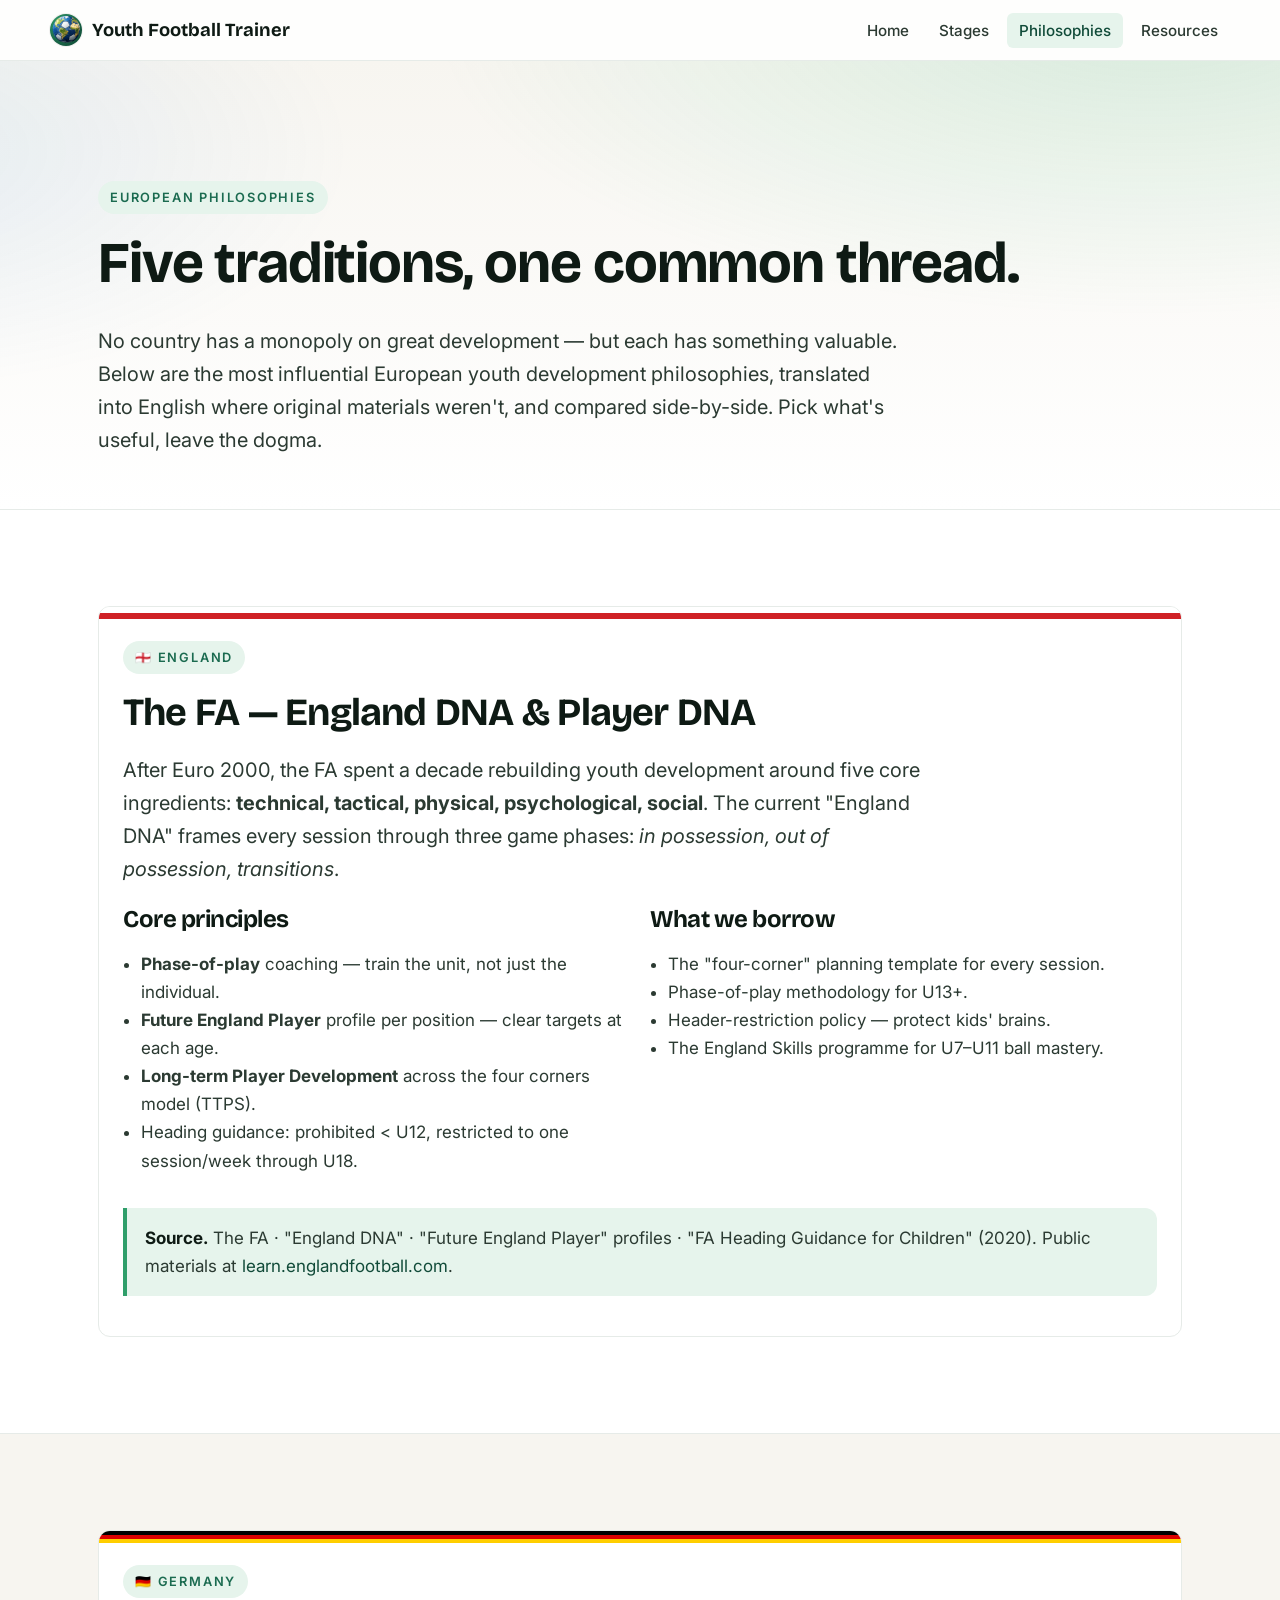
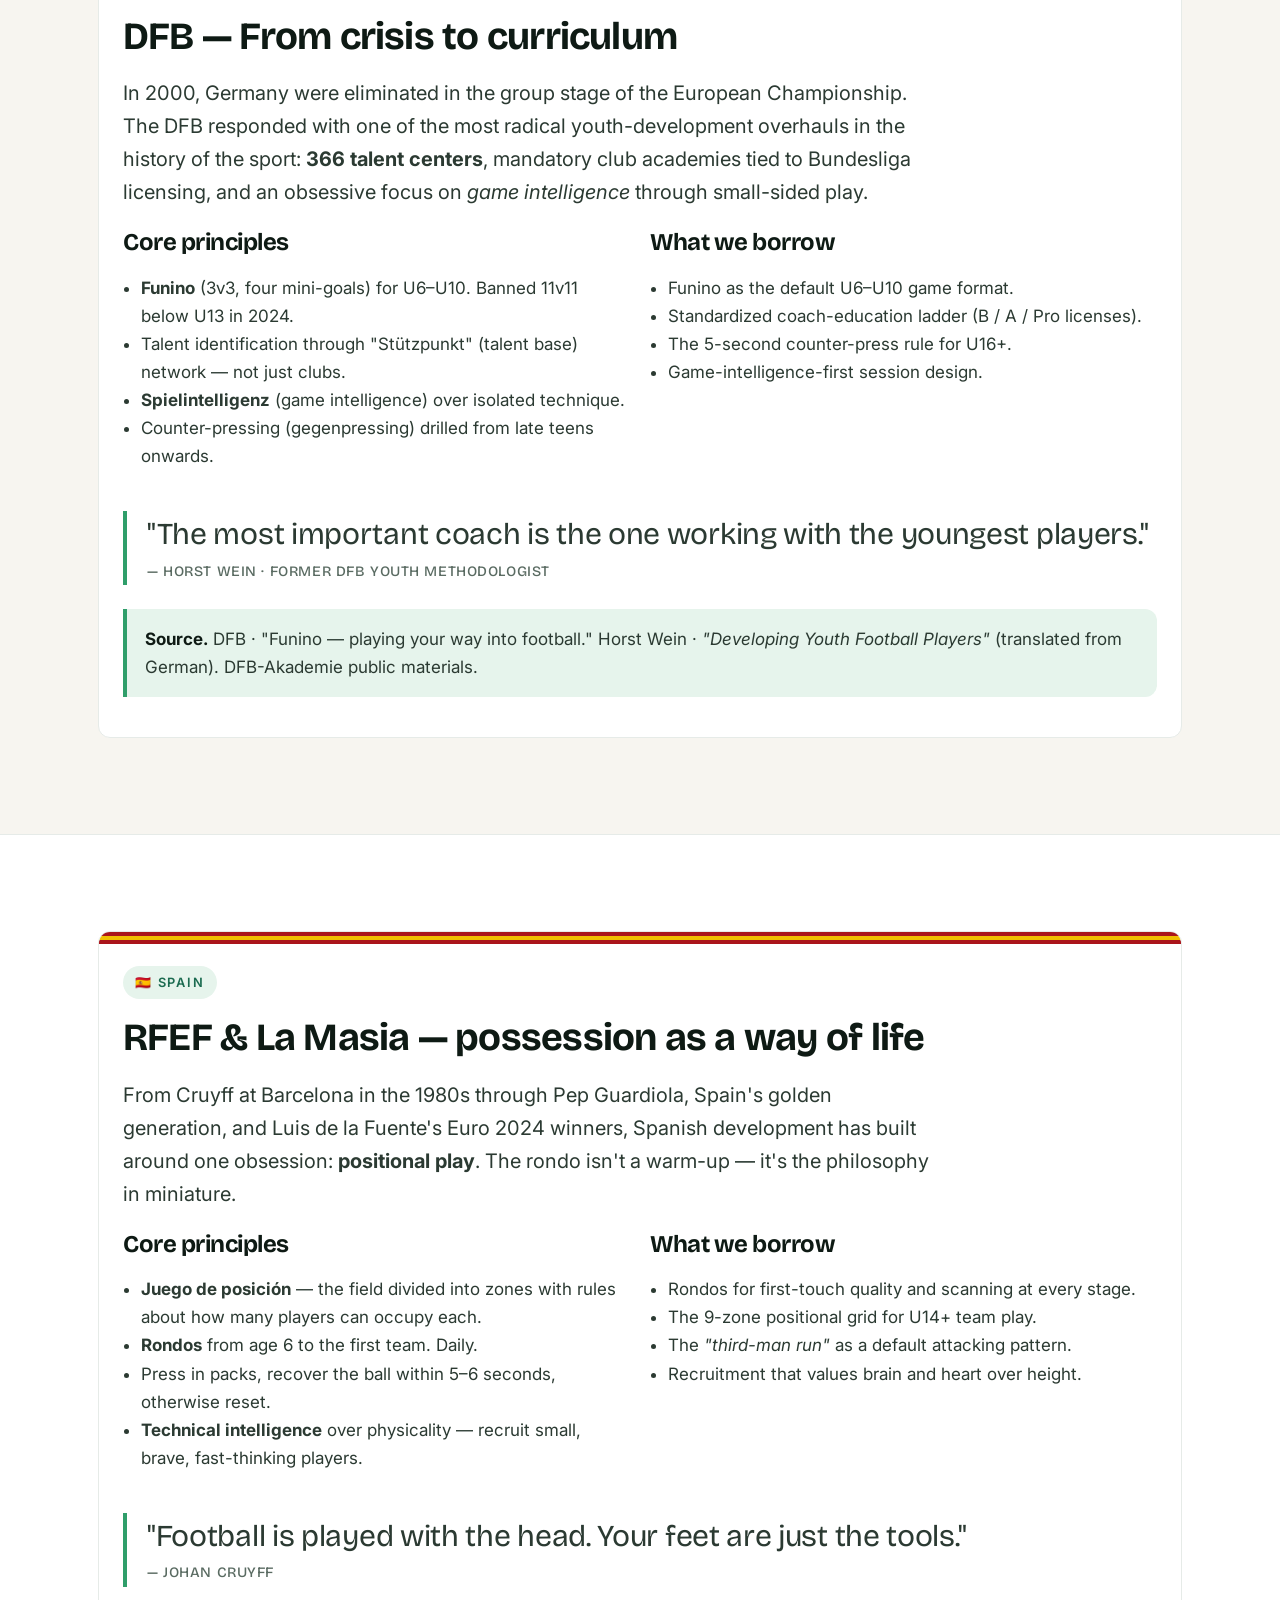
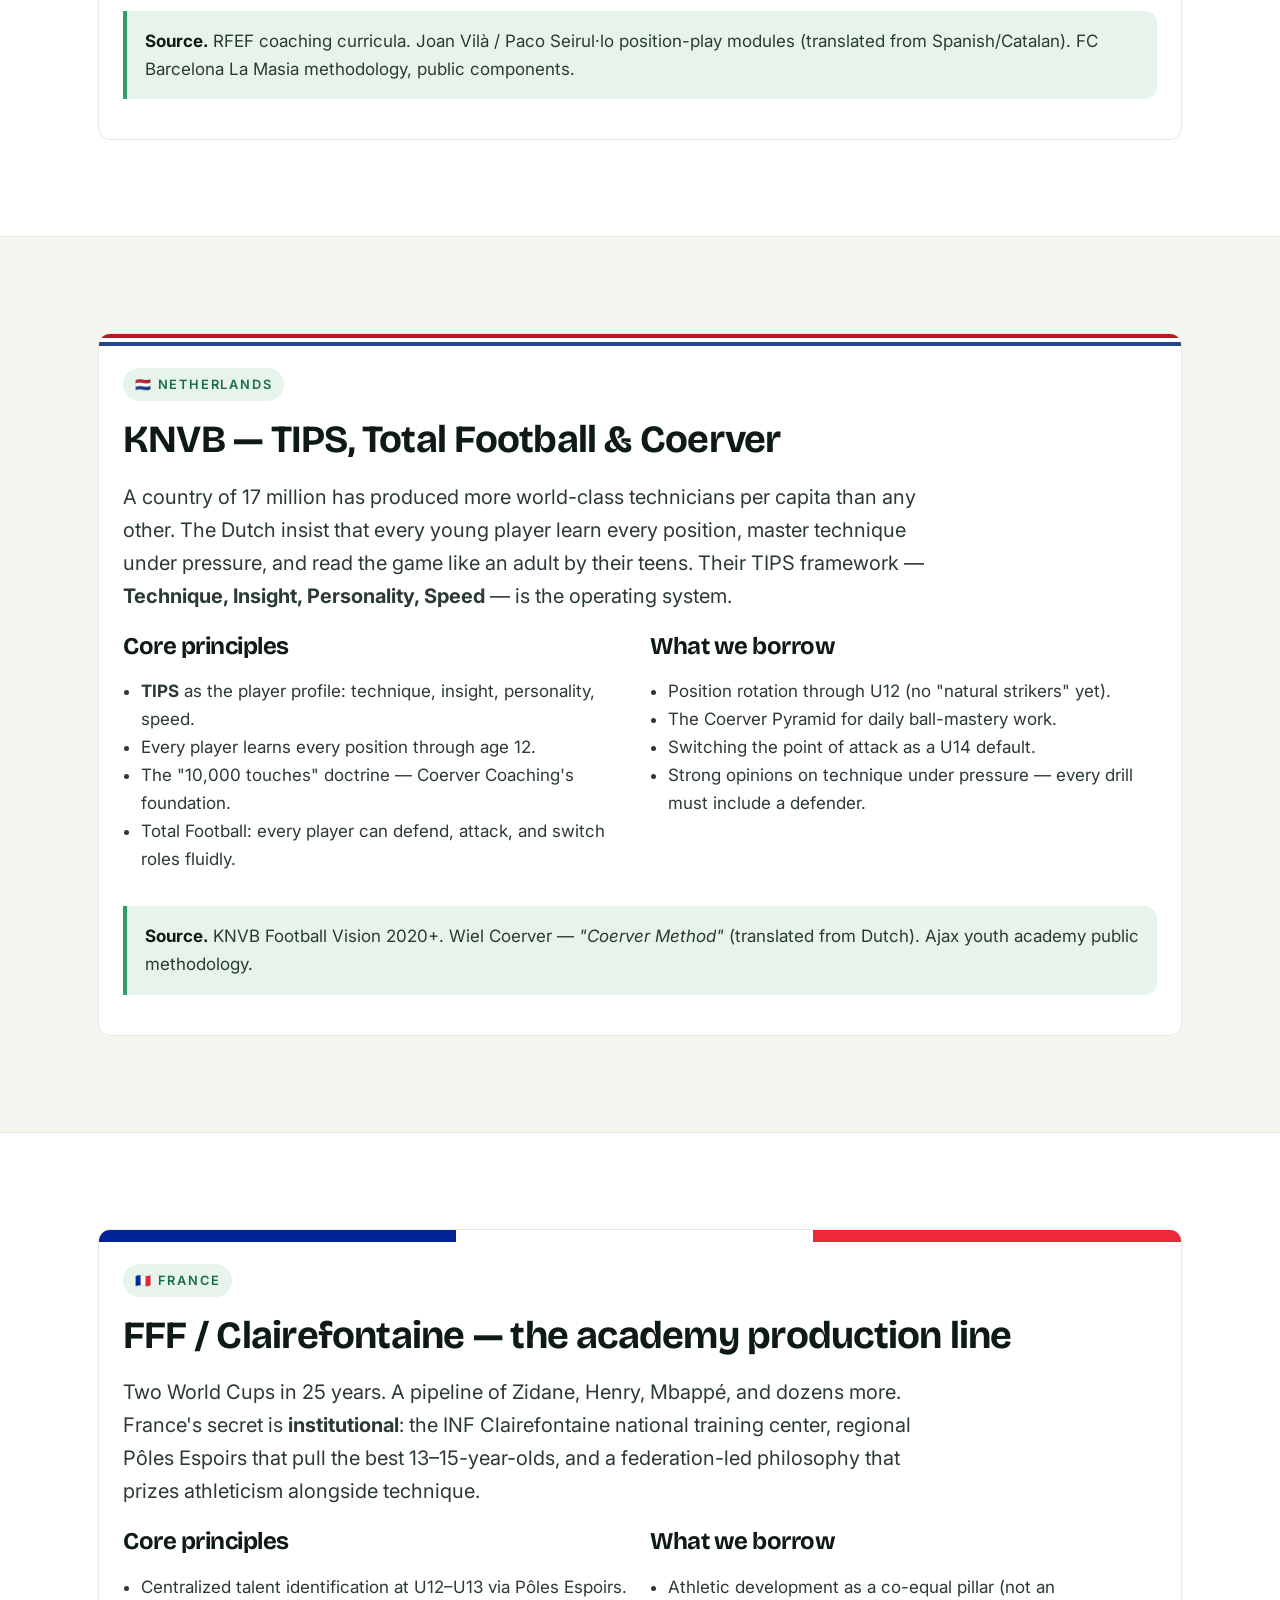
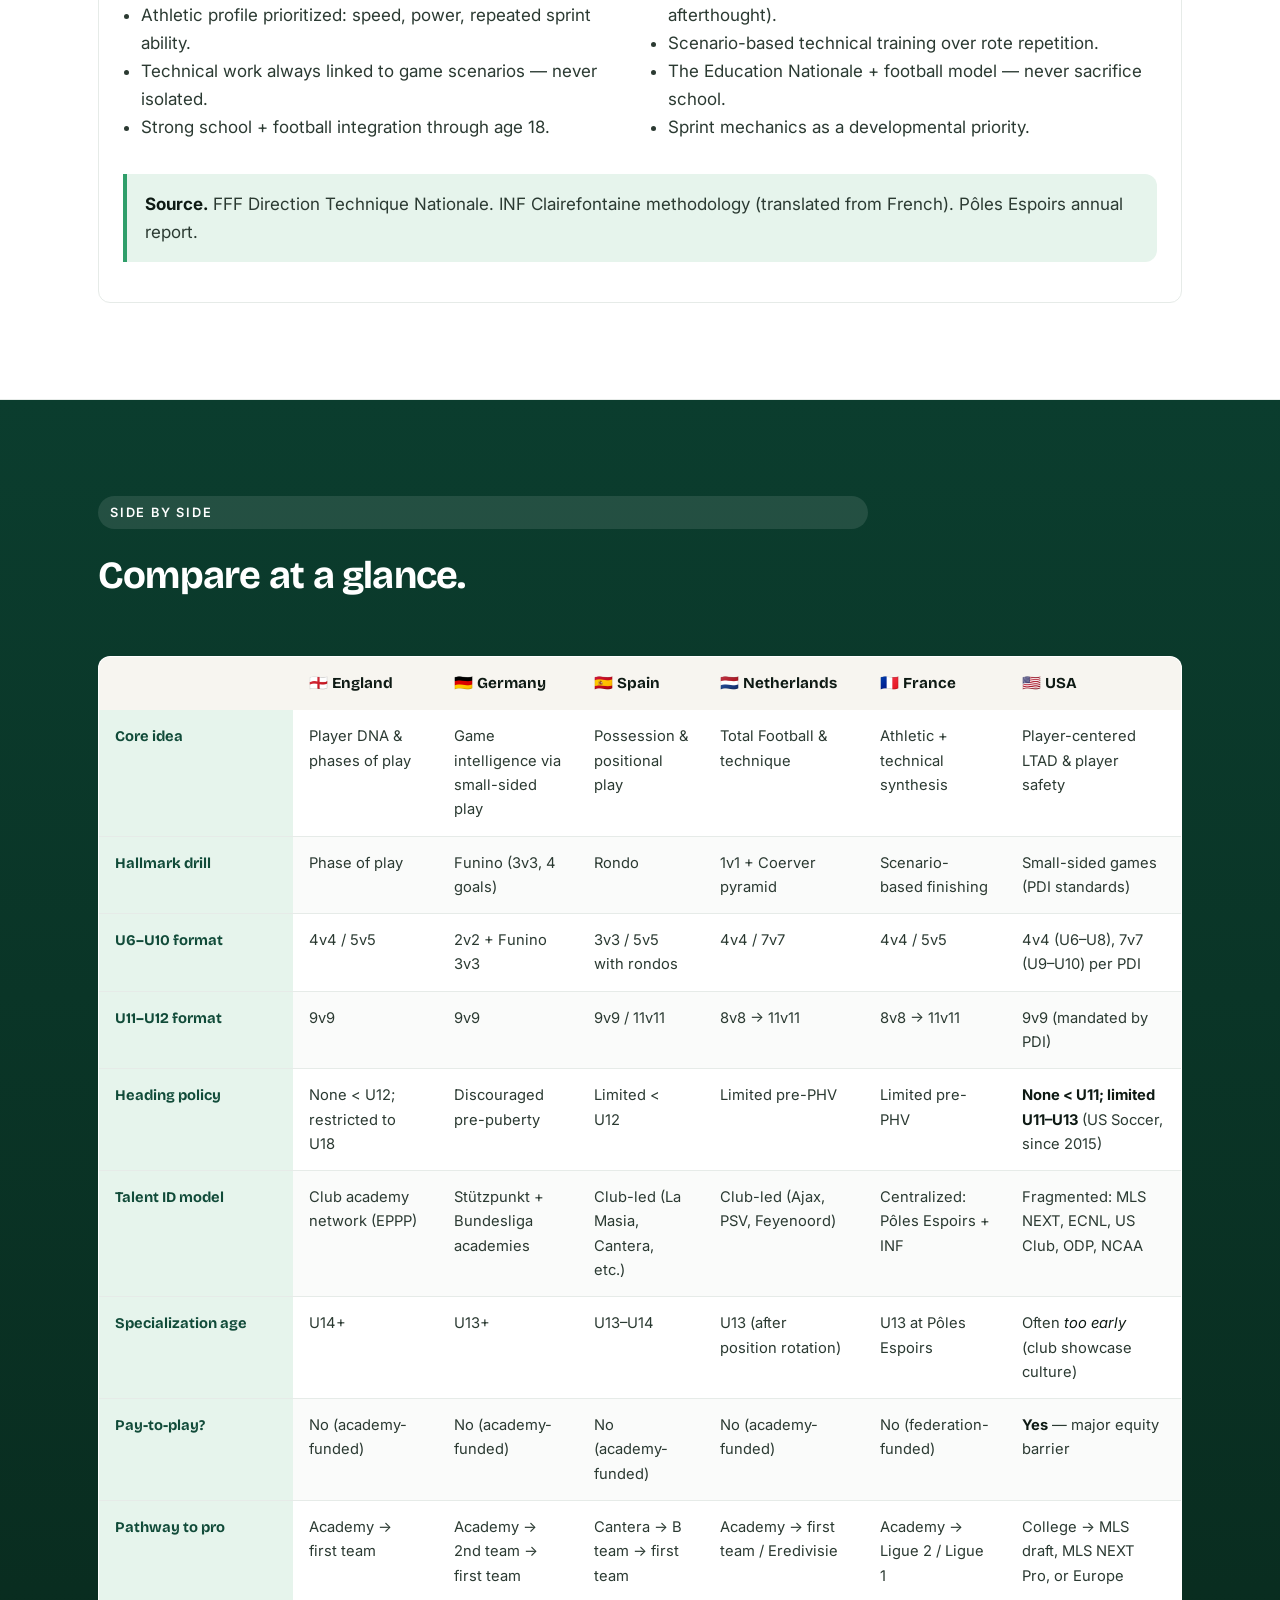
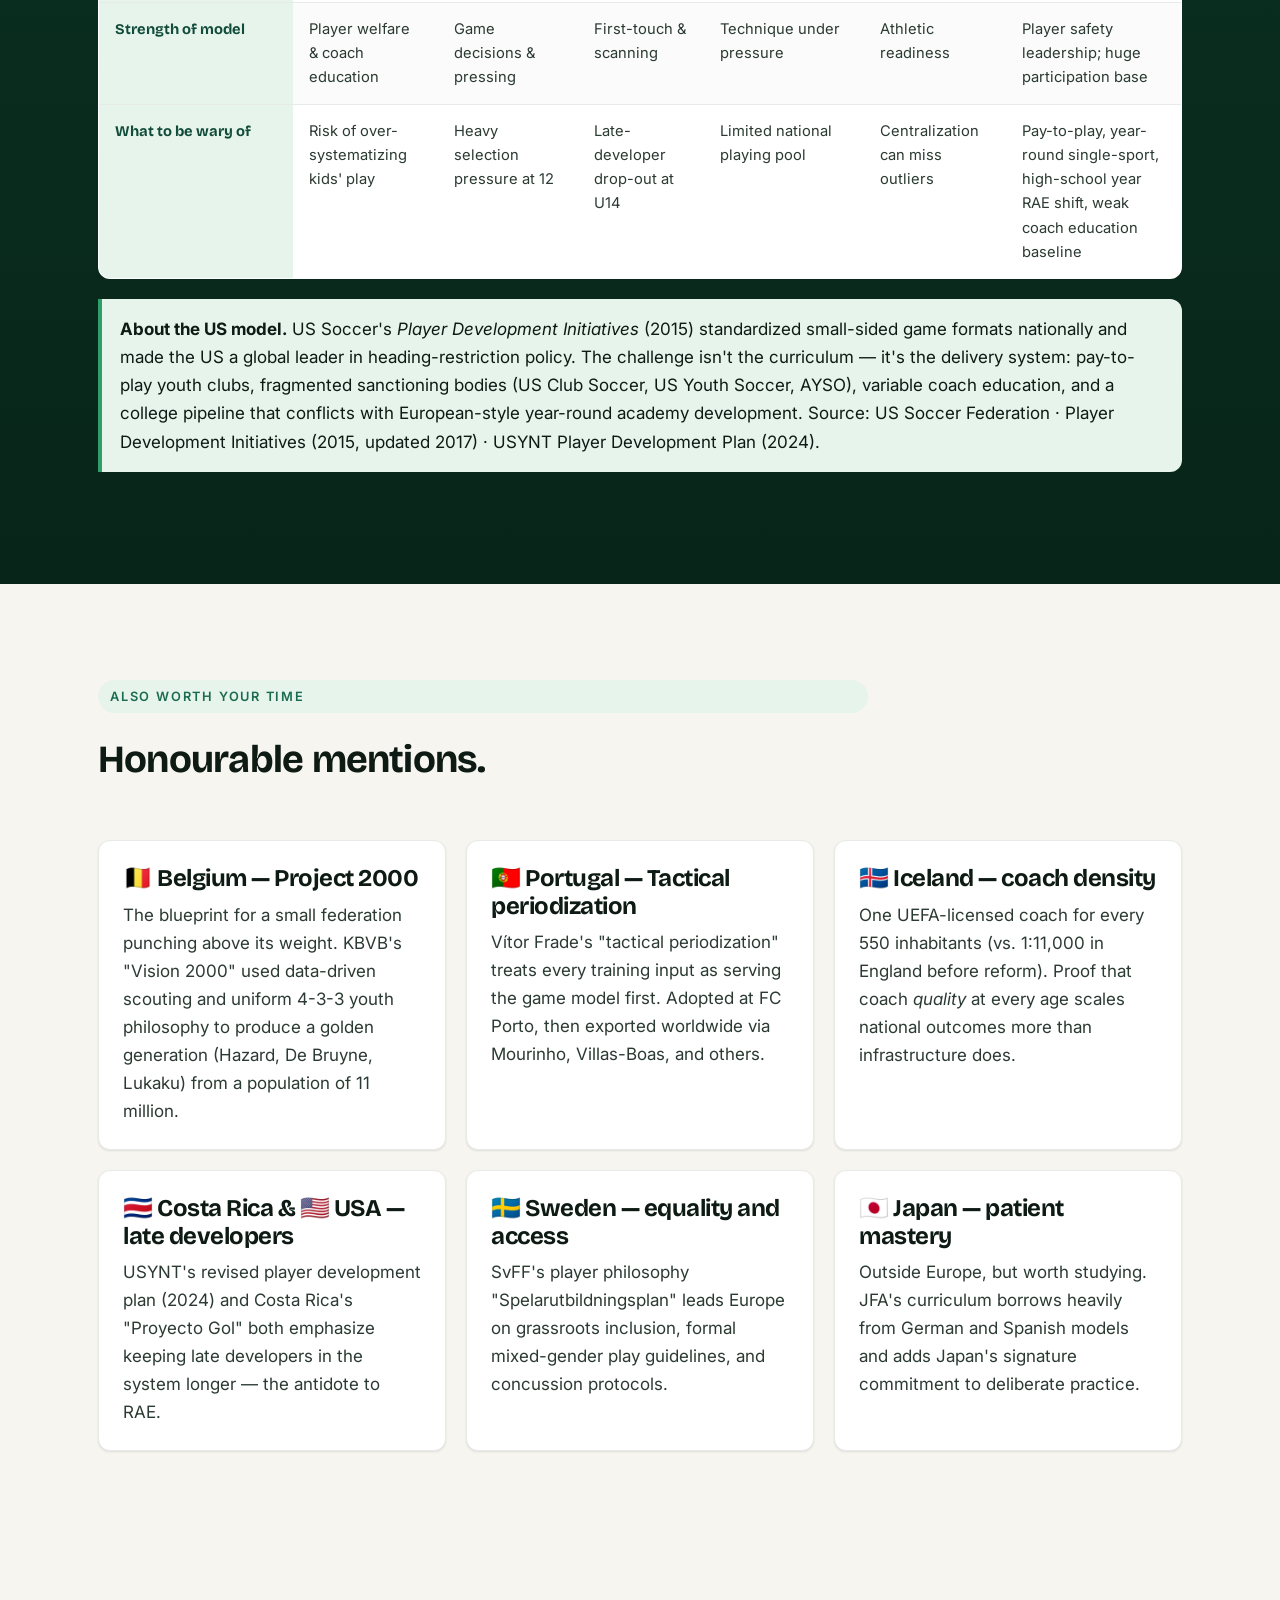
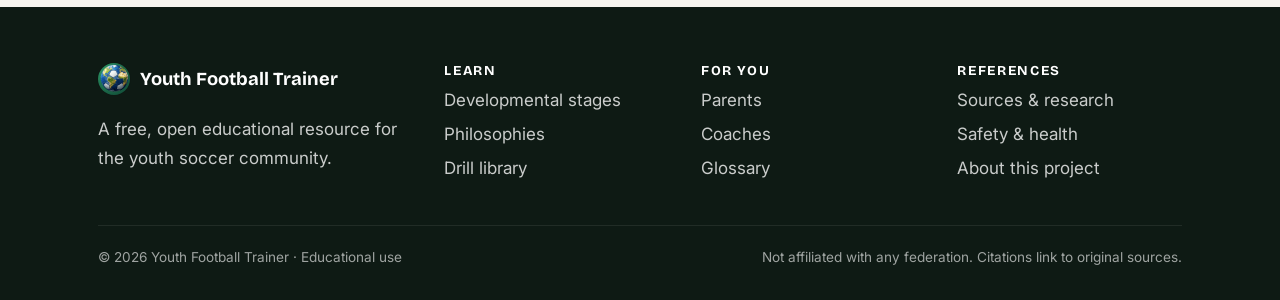
==== commit af23a6e2: "Rename site from Football Trainer to Youth Football Trainer" ====
--- a/philosophies.html
+++ b/philosophies.html
@@ -3,7 +3,7 @@
 <head>
 <meta charset="utf-8" />
 <meta name="viewport" content="width=device-width, initial-scale=1" />
-<title>European Philosophies · Football Trainer</title>
+<title>European Philosophies · Youth Football Trainer</title>
 <meta name="description" content="Compare the youth development philosophies of England (FA), Germany (DFB), Spain (RFEF / La Masia), Netherlands (KNVB), and France (Clairefontaine), with sources translated into English." />
 <link rel="preconnect" href="https://fonts.googleapis.com">
 <link rel="preconnect" href="https://fonts.gstatic.com" crossorigin>
@@ -50,7 +50,7 @@
 
 <header class="site-header">
   <div class="container nav">
-    <a class="brand" href="index.html"><img class="brand-mark" src="assets/images/EE059050-164C-4F3C-9932-99EDD37C66CF.png" alt="" aria-hidden="true" /> Football Trainer</a>
+    <a class="brand" href="index.html"><img class="brand-mark" src="assets/images/EE059050-164C-4F3C-9932-99EDD37C66CF.png" alt="" aria-hidden="true" /> Youth Football Trainer</a>
     <button class="nav-toggle" aria-label="Toggle navigation" aria-expanded="false">
       <svg width="24" height="24" viewBox="0 0 24 24" fill="none" stroke="currentColor" stroke-width="2" stroke-linecap="round"><path d="M4 7h16M4 12h16M4 17h16"/></svg>
     </button>
@@ -451,7 +451,7 @@
   <div class="container">
     <div class="footer-grid">
       <div>
-        <a class="brand" href="index.html"><img class="brand-mark" src="assets/images/EE059050-164C-4F3C-9932-99EDD37C66CF.png" alt="" aria-hidden="true" /> Football Trainer</a>
+        <a class="brand" href="index.html"><img class="brand-mark" src="assets/images/EE059050-164C-4F3C-9932-99EDD37C66CF.png" alt="" aria-hidden="true" /> Youth Football Trainer</a>
         <p style="margin-top: 12px; max-width: 38ch;">A free, open educational resource for the youth soccer community.</p>
       </div>
       <div>
@@ -480,7 +480,7 @@
       </div>
     </div>
     <div class="footer-meta">
-      <span>© <span id="year"></span> Football Trainer · Educational use</span>
+      <span>© <span id="year"></span> Youth Football Trainer · Educational use</span>
       <span>Not affiliated with any federation. Citations link to original sources.</span>
     </div>
   </div>
--- a/assets/css/style.css
+++ b/assets/css/style.css
@@ -1,5 +1,5 @@
 /* =============================================================
-   Football Trainer — Design System
+   Youth Football Trainer — Design System
    ============================================================= */
 
 :root {
